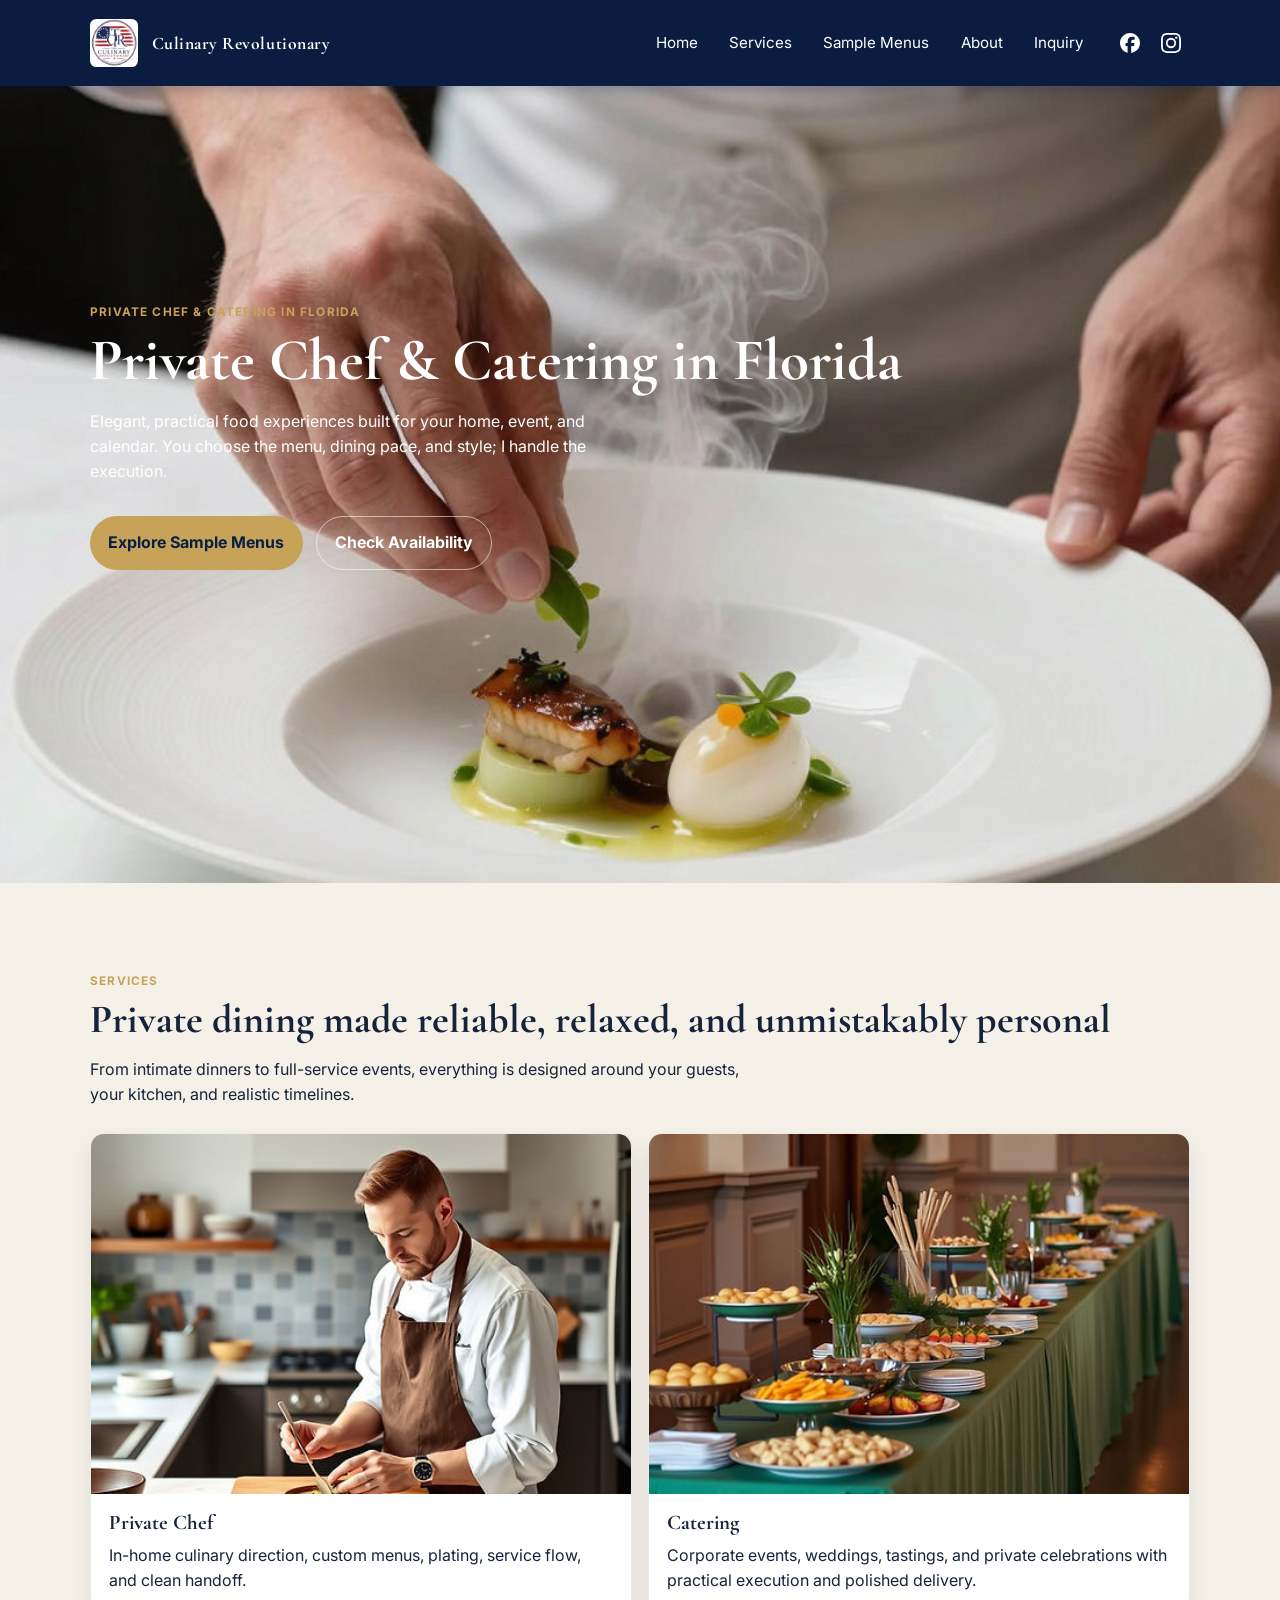
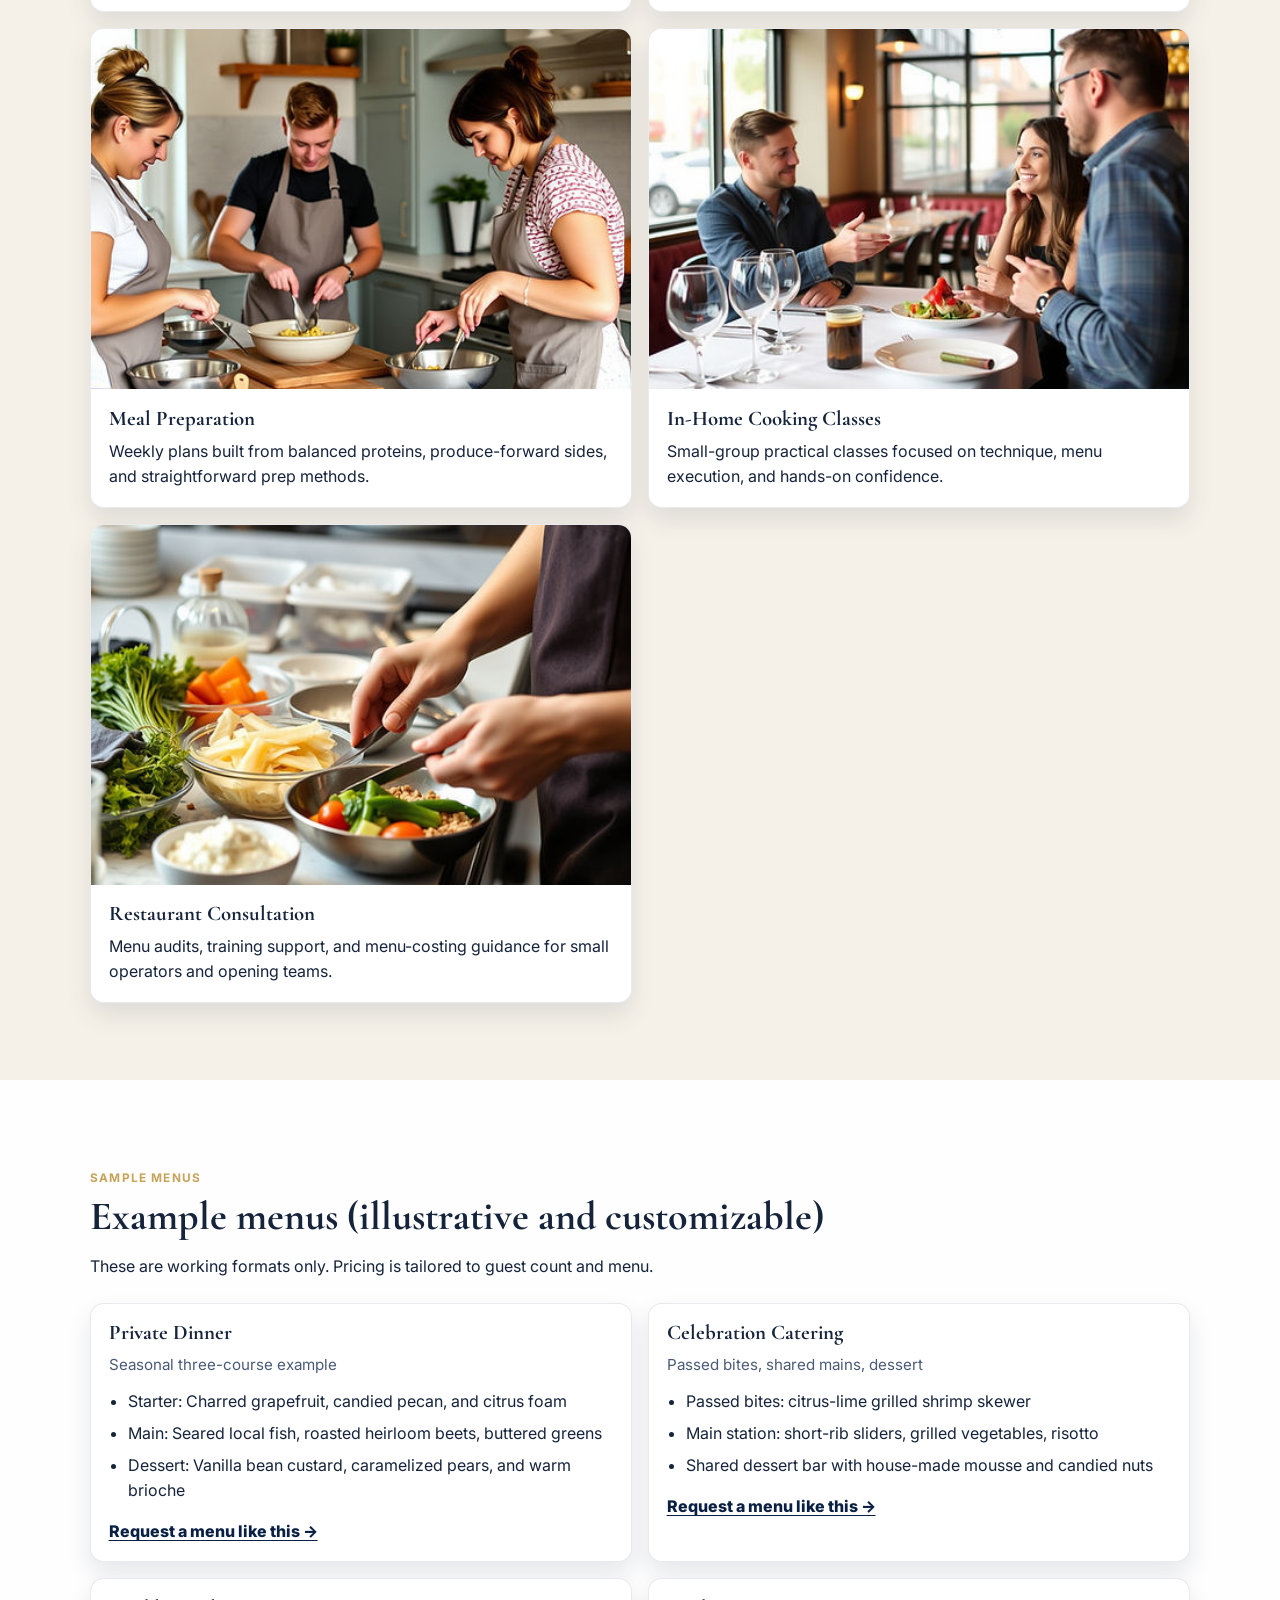
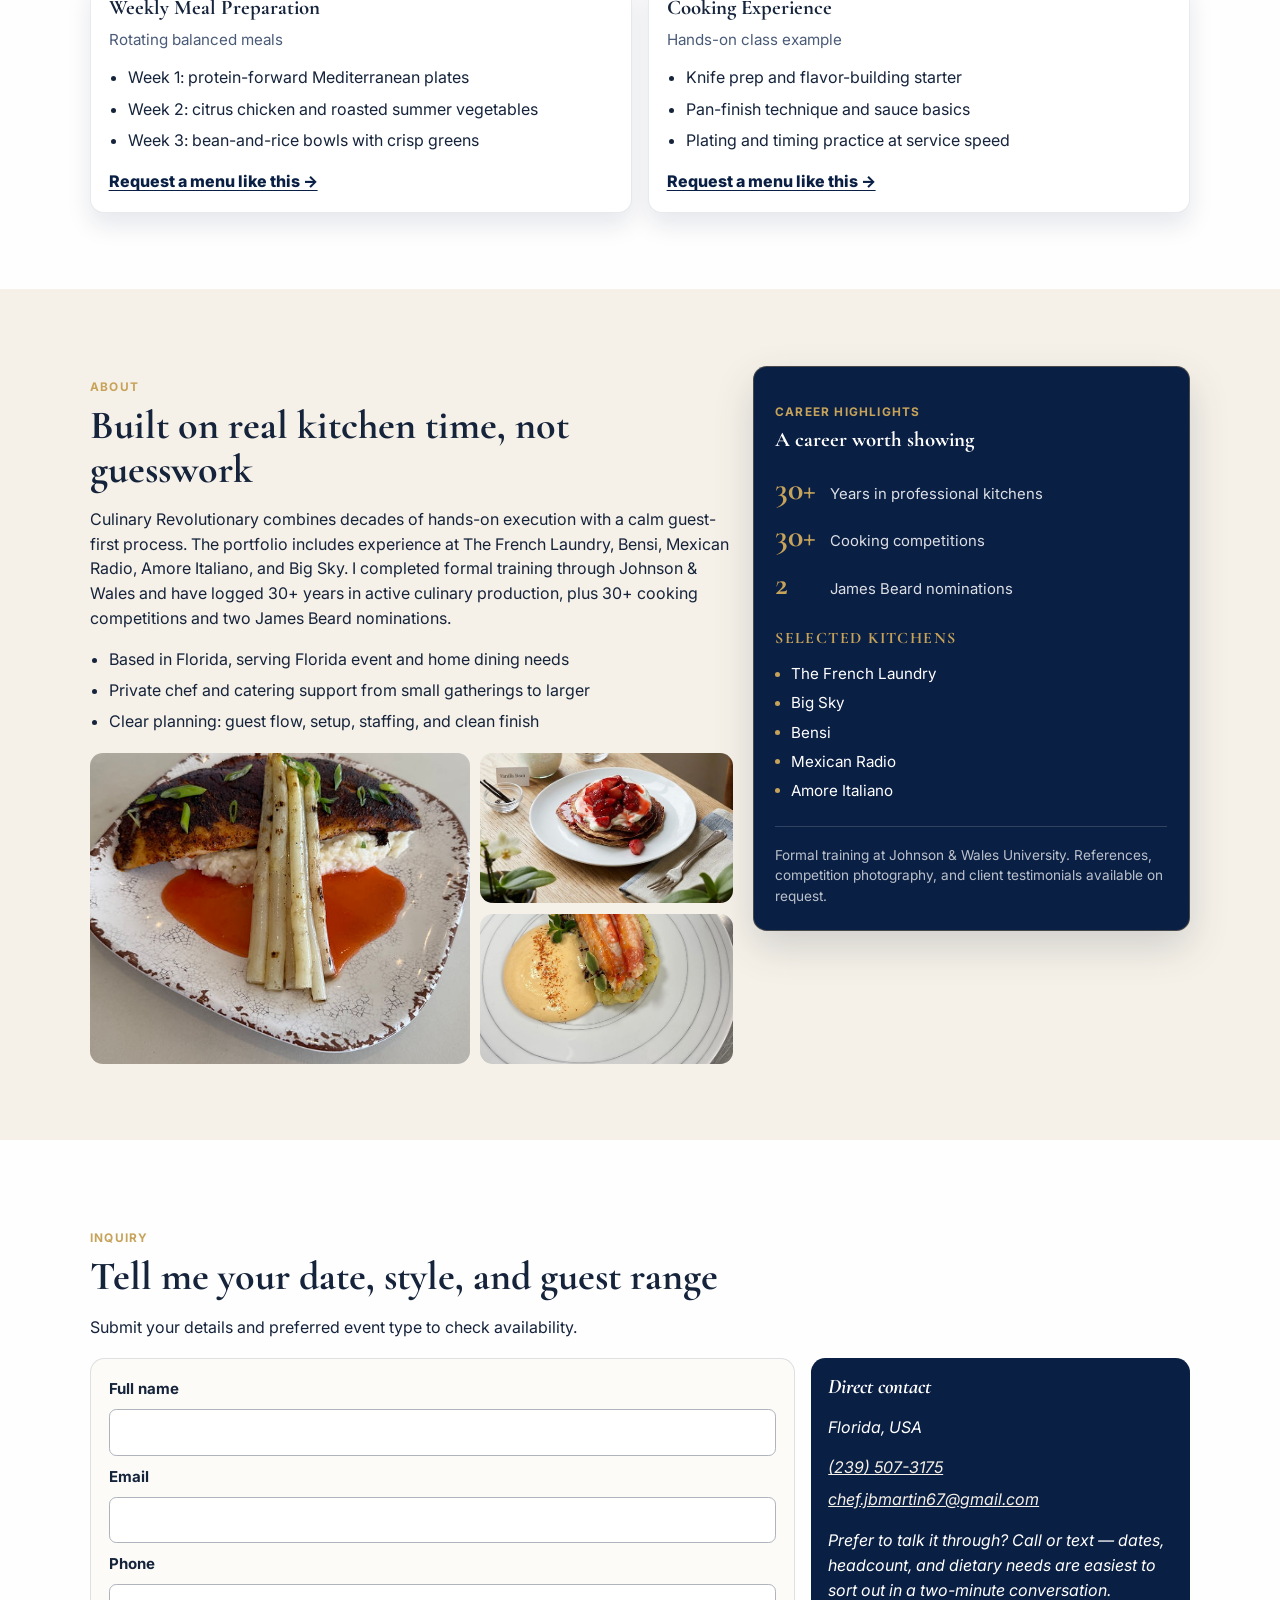
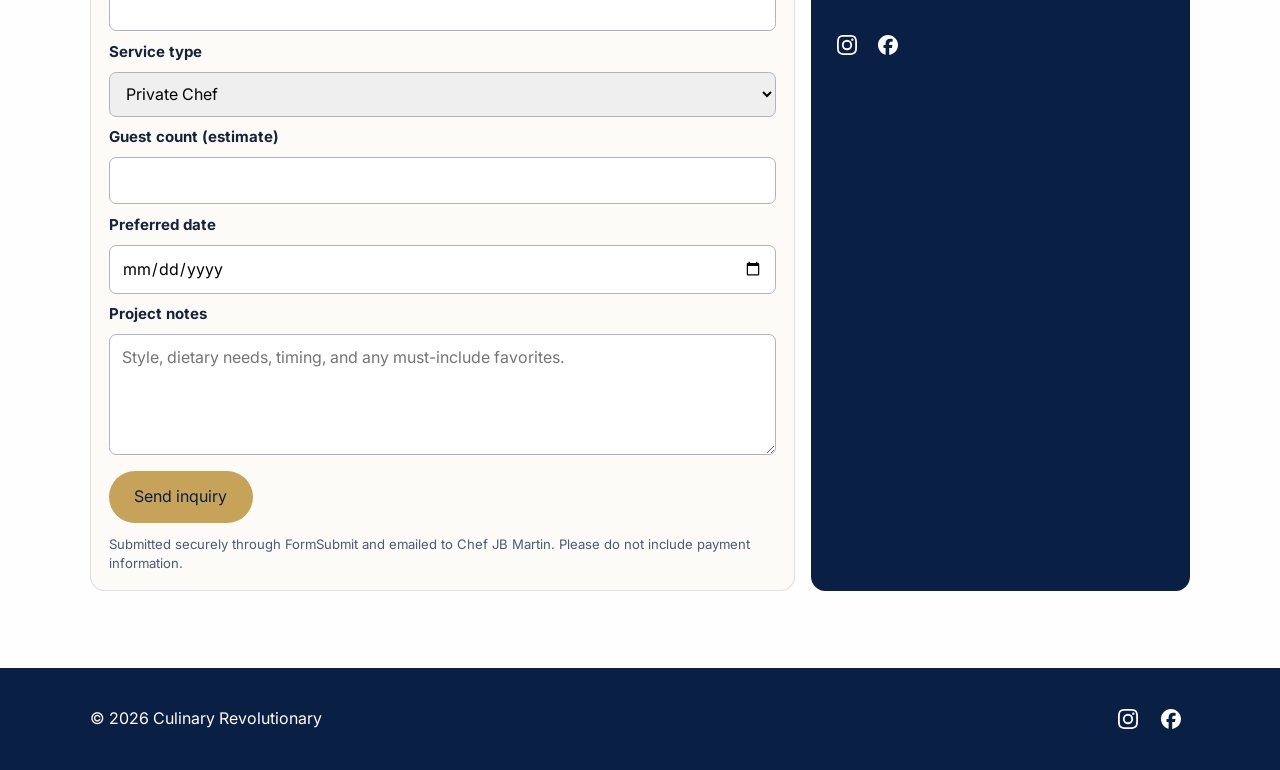
==== index.html @ 9f18b791 "Bust stale CSS cache for social icons" ====
<!DOCTYPE html>
<html lang="en">
<head>
  <meta charset="UTF-8" />
  <meta name="viewport" content="width=device-width, initial-scale=1.0" />
  <title>Culinary Revolutionary | Private Chef &amp; Catering in Florida</title>
  <meta
    name="description"
    content="Culinary Revolutionary provides private chef services, catering, meal preparation, cooking classes, and restaurant consultation in Florida."
  />
  <meta name="theme-color" content="#0a1f44" />

  <meta property="og:type" content="website" />
  <meta property="og:site_name" content="Culinary Revolutionary" />
  <meta property="og:title" content="Culinary Revolutionary | Private Chef &amp; Catering in Florida" />
  <meta
    property="og:description"
    content="Private chef services, catering, meal preparation, cooking classes, and restaurant consultation in Florida."
  />
  <meta property="og:image" content="public/assets/hero.jpg" />
  <meta name="twitter:card" content="summary_large_image" />

  <link rel="icon" href="favicon.ico" sizes="any" />
  <link rel="apple-touch-icon" href="public/assets/apple-touch-icon.png" />

  <link rel="preconnect" href="https://fonts.googleapis.com" />
  <link rel="preconnect" href="https://fonts.gstatic.com" crossorigin />
  <link
    href="https://fonts.googleapis.com/css2?family=Cormorant+Garamond:wght@600;700&family=Inter:wght@400;500;700&display=swap"
    rel="stylesheet"
  />
  <style>
    /* Critical icon layout stays inline so stale browser CSS can never expose the SVG sprite. */
    .icon-sprite { position: absolute; width: 0; height: 0; overflow: hidden; }
    .social-links { display: flex; align-items: center; gap: 0.15rem; margin: 0; padding: 0; list-style: none; }
    .social-links a { display: inline-flex; align-items: center; justify-content: center; width: 2.4rem; height: 2.4rem; }
    .social-links svg { display: block; width: 20px; height: 20px; fill: currentColor; }
  </style>
  <link rel="stylesheet" href="styles.css?v=20260720-2" />
</head>
<body>
  <a class="skip-link" href="#home">Skip to content</a>

  <!-- Icon sprite: referenced by <use> in the header and footer. -->
  <svg class="icon-sprite" aria-hidden="true" focusable="false" xmlns="http://www.w3.org/2000/svg">
    <symbol id="icon-facebook" viewBox="0 0 24 24">
      <path d="M9.101 23.691v-7.98H6.627v-3.667h2.474v-1.58c0-4.085 1.848-5.978 5.858-5.978.401 0 .955.042 1.468.103a8.68 8.68 0 0 1 1.141.195v3.325a8.623 8.623 0 0 0-.653-.036 26.805 26.805 0 0 0-.733-.009c-.707 0-1.259.096-1.675.309a1.686 1.686 0 0 0-.679.622c-.258.42-.374.995-.374 1.752v1.297h3.919l-.386 2.103-.287 1.564h-3.246v8.245C19.396 23.238 24 18.179 24 12.044c0-6.627-5.373-12-12-12s-12 5.373-12 12c0 5.628 3.874 10.35 9.101 11.647Z"/>
    </symbol>
    <symbol id="icon-instagram" viewBox="0 0 24 24">
      <path d="M12 2.163c3.204 0 3.584.012 4.85.07 3.252.148 4.771 1.691 4.919 4.919.058 1.265.069 1.645.069 4.849 0 3.205-.012 3.584-.069 4.849-.149 3.225-1.664 4.771-4.919 4.919-1.266.058-1.644.07-4.85.07-3.204 0-3.584-.012-4.849-.07-3.26-.149-4.771-1.699-4.919-4.92-.058-1.265-.07-1.644-.07-4.849 0-3.204.013-3.583.07-4.849.149-3.227 1.664-4.771 4.919-4.919 1.266-.057 1.645-.069 4.849-.069ZM12 0C8.741 0 8.333.014 7.053.072 2.695.272.273 2.69.073 7.052.014 8.333 0 8.741 0 12c0 3.259.014 3.668.072 4.948.2 4.358 2.618 6.78 6.98 6.98C8.333 23.986 8.741 24 12 24c3.259 0 3.668-.014 4.948-.072 4.354-.2 6.782-2.618 6.979-6.98.059-1.28.073-1.689.073-4.948 0-3.259-.014-3.667-.072-4.947-.196-4.354-2.617-6.78-6.979-6.98C15.668.014 15.259 0 12 0Zm0 5.838a6.162 6.162 0 1 0 0 12.324 6.162 6.162 0 0 0 0-12.324ZM12 16a4 4 0 1 1 0-8 4 4 0 0 1 0 8Zm6.406-11.845a1.44 1.44 0 1 0 0 2.881 1.44 1.44 0 0 0 0-2.881Z"/>
    </symbol>
  </svg>

  <header class="site-header">
    <div class="container nav-wrap">
      <a class="brand" href="#home" aria-label="Culinary Revolutionary home">
        <img
          src="public/assets/logo-256.png"
          alt="Culinary Revolutionary logo"
          width="48"
          height="48"
        />
        <span>Culinary Revolutionary</span>
      </a>
      <nav id="primary-nav" aria-label="Main navigation">
        <ul>
          <li><a href="#home">Home</a></li>
          <li><a href="#services">Services</a></li>
          <li><a href="#sample-menus">Sample Menus</a></li>
          <li><a href="#about">About</a></li>
          <li><a href="#inquiry">Inquiry</a></li>
        </ul>
      </nav>
      <div class="header-actions">
        <ul class="social-links" aria-label="Culinary Revolutionary on social media">
          <li>
            <a
              href="https://www.facebook.com/people/Culinary-Revolutionary/61590884438081/"
              target="_blank"
              rel="noopener noreferrer"
              aria-label="Culinary Revolutionary on Facebook"
              title="Facebook"
            >
              <svg aria-hidden="true" focusable="false"><use href="#icon-facebook" /></svg>
            </a>
          </li>
          <li>
            <a
              href="https://www.instagram.com/culinary_revolutionary_"
              target="_blank"
              rel="noopener noreferrer"
              aria-label="Culinary Revolutionary on Instagram"
              title="Instagram"
            >
              <svg aria-hidden="true" focusable="false"><use href="#icon-instagram" /></svg>
            </a>
          </li>
        </ul>
        <button
          id="menu-toggle"
          class="menu-toggle"
          type="button"
          aria-controls="primary-nav"
          aria-expanded="false"
          aria-label="Toggle navigation"
        >
          Menu
        </button>
      </div>
    </div>
  </header>

  <main>
    <section id="home" class="hero section">
      <div class="hero-overlay">
        <img
          src="public/assets/hero.jpg"
          alt="Chef plating a perfectly arranged Florida-style plated dinner."
          class="hero-image"
        />
      </div>
      <div class="container hero-content">
        <p class="eyebrow">Private Chef &amp; Catering in Florida</p>
        <h1>Private Chef &amp; Catering in Florida</h1>
        <p class="hero-subline">
          Elegant, practical food experiences built for your home, event, and
          calendar. You choose the menu, dining pace, and style; I handle the
          execution.
        </p>
        <div class="hero-actions">
          <a href="#sample-menus" class="button primary">Explore Sample Menus</a>
          <a href="#inquiry" class="button secondary">Check Availability</a>
        </div>
      </div>
    </section>

    <section id="services" class="section">
      <div class="container">
        <p class="eyebrow">Services</p>
        <h2>Private dining made reliable, relaxed, and unmistakably personal</h2>
        <p class="section-intro">
          From intimate dinners to full-service events, everything is designed around
          your guests, your kitchen, and realistic timelines.
        </p>
        <div class="services-grid">
          <article class="service-card">
            <img src="public/assets/service-private-chef.jpg" alt="Elegant plated private-chef entrée" loading="lazy" />
            <div class="card-copy"><h3>Private Chef</h3>
            <p>
              In-home culinary direction, custom menus, plating, service flow, and
              clean handoff.
            </p>
            </div>
          </article>
          <article class="service-card">
            <img src="public/assets/service-catering.jpg" alt="Catered dish prepared for a special event" loading="lazy" />
            <div class="card-copy"><h3>Catering</h3>
            <p>
              Corporate events, weddings, tastings, and private celebrations with
              practical execution and polished delivery.
            </p>
            </div>
          </article>
          <article class="service-card">
            <img src="public/assets/service-meal-prep.jpg" alt="Fresh chef-prepared meal with seasonal ingredients" loading="lazy" />
            <div class="card-copy"><h3>Meal Preparation</h3>
            <p>
              Weekly plans built from balanced proteins, produce-forward sides, and
              straightforward prep methods.
            </p>
            </div>
          </article>
          <article class="service-card">
            <img src="public/assets/service-classes.jpg" alt="Hands-on in-home cooking experience" loading="lazy" />
            <div class="card-copy"><h3>In-Home Cooking Classes</h3>
            <p>
              Small-group practical classes focused on technique, menu execution, and
              hands-on confidence.
            </p>
            </div>
          </article>
          <article class="service-card">
            <img src="public/assets/service-consulting.jpg" alt="Restaurant-quality plated entrée" loading="lazy" />
            <div class="card-copy"><h3>Restaurant Consultation</h3>
            <p>
              Menu audits, training support, and menu-costing guidance for small
              operators and opening teams.
            </p>
            </div>
          </article>
        </div>
      </div>
    </section>

    <section id="sample-menus" class="section alt">
      <div class="container">
        <p class="eyebrow">Sample Menus</p>
        <h2>Example menus (illustrative and customizable)</h2>
        <p class="section-intro">
          These are working formats only. Pricing is tailored to guest count and
          menu.
        </p>
        <div class="menus-grid">
          <article class="menu-card">
            <h3>Private Dinner</h3>
            <p class="menu-note">Seasonal three-course example</p>
            <ul>
              <li>Starter: Charred grapefruit, candied pecan, and citrus foam</li>
              <li>Main: Seared local fish, roasted heirloom beets, buttered greens</li>
              <li>
                Dessert: Vanilla bean custard, caramelized pears, and warm brioche
              </li>
            </ul>
            <a class="text-link menu-request" href="#inquiry">Request a menu like this →</a>
          </article>
          <article class="menu-card">
            <h3>Celebration Catering</h3>
            <p class="menu-note">Passed bites, shared mains, dessert</p>
            <ul>
              <li>Passed bites: citrus-lime grilled shrimp skewer</li>
              <li>Main station: short-rib sliders, grilled vegetables, risotto</li>
              <li>Shared dessert bar with house-made mousse and candied nuts</li>
            </ul>
            <a class="text-link menu-request" href="#inquiry">Request a menu like this →</a>
          </article>
          <article class="menu-card">
            <h3>Weekly Meal Preparation</h3>
            <p class="menu-note">Rotating balanced meals</p>
            <ul>
              <li>Week 1: protein-forward Mediterranean plates</li>
              <li>Week 2: citrus chicken and roasted summer vegetables</li>
              <li>Week 3: bean-and-rice bowls with crisp greens</li>
            </ul>
            <a class="text-link menu-request" href="#inquiry">Request a menu like this →</a>
          </article>
          <article class="menu-card">
            <h3>Cooking Experience</h3>
            <p class="menu-note">Hands-on class example</p>
            <ul>
              <li>Knife prep and flavor-building starter</li>
              <li>Pan-finish technique and sauce basics</li>
              <li>Plating and timing practice at service speed</li>
            </ul>
            <a class="text-link menu-request" href="#inquiry">Request a menu like this →</a>
          </article>
        </div>
      </div>
    </section>

    <section id="about" class="section">
      <div class="container about-grid">
        <div>
          <p class="eyebrow">About</p>
          <h2>Built on real kitchen time, not guesswork</h2>
          <p>
            Culinary Revolutionary combines decades of hands-on execution with a calm
            guest-first process. The portfolio includes experience at The French
            Laundry, Bensi, Mexican Radio, Amore Italiano, and Big Sky. I
            completed formal training through Johnson &amp; Wales and have logged 30+
            years in active culinary production, plus 30+ cooking competitions and
            two James Beard nominations.
          </p>
          <ul class="fact-list">
            <li>Based in Florida, serving Florida event and home dining needs</li>
            <li>Private chef and catering support from small gatherings to larger</li>
            <li>Clear planning: guest flow, setup, staffing, and clean finish</li>
          </ul>
        </div>
        <div class="about-gallery" aria-label="Chef and culinary work gallery">
          <img src="public/assets/about-chef-1.jpg" alt="Chef presenting a finished culinary creation" loading="lazy" />
          <img src="public/assets/about-chef-2.jpg" alt="Chef working during a culinary event" loading="lazy" />
          <img src="public/assets/about-chef-3.jpg" alt="Chef with a prepared dish" loading="lazy" />
        </div>

        <aside class="proof-box">
          <p class="eyebrow">Career Highlights</p>
          <h3>A career worth showing</h3>

          <ul class="stat-list">
            <li>
              <span class="stat-value">30+</span>
              <span class="stat-label">Years in professional kitchens</span>
            </li>
            <li>
              <span class="stat-value">30+</span>
              <span class="stat-label">Cooking competitions</span>
            </li>
            <li>
              <span class="stat-value">2</span>
              <span class="stat-label">James Beard nominations</span>
            </li>
          </ul>

          <h4 class="proof-subhead">Selected kitchens</h4>
          <ul class="proof-list">
            <li>The French Laundry</li>
            <li>Big Sky</li>
            <li>Bensi</li>
            <li>Mexican Radio</li>
            <li>Amore Italiano</li>
          </ul>

          <p class="proof-footnote">
            Formal training at Johnson &amp; Wales University. References, competition
            photography, and client testimonials available on request.
          </p>
        </aside>
      </div>
    </section>

    <section id="inquiry" class="section alt">
      <div class="container">
        <p class="eyebrow">Inquiry</p>
        <h2>Tell me your date, style, and guest range</h2>
        <p class="section-intro">
          Submit your details and preferred event type to check availability.
        </p>
        <div class="inquiry-layout">
          <form
            id="inquiry-form"
            class="inquiry-form"
            action="https://formsubmit.co/chef.jbmartin67@gmail.com"
            method="POST"
          >
            <!-- FormSubmit configuration. Fields beginning with an underscore are
                 instructions to the mail service and are never shown to the visitor. -->
            <input type="hidden" name="_subject" value="New website inquiry — Culinary Revolutionary" />
            <input type="hidden" name="_template" value="table" />
            <input
              type="hidden"
              name="_next"
              value="https://canadaornaw.github.io/culinary-revolutionary-preview/thank-you.html"
            />
            <input
              type="hidden"
              name="_autoresponse"
              value="Thank you for contacting Culinary Revolutionary. Chef JB Martin has received your inquiry and will reply with availability and next steps, normally within one to two business days. If your date is close or your plans change, call or text (239) 507-3175."
            />
            <!-- Honeypot: bots fill it, people never see it. -->
            <input type="text" name="_honey" class="honeypot" tabindex="-1" autocomplete="off" aria-hidden="true" />

            <label for="name">Full name</label>
            <input id="name" name="Name" type="text" autocomplete="name" required />

            <label for="email">Email</label>
            <input
              id="email"
              name="email"
              type="email"
              autocomplete="email"
              required
            />

            <label for="phone">Phone</label>
            <input id="phone" name="Phone" type="tel" autocomplete="tel" />

            <label for="event-type">Service type</label>
            <select id="event-type" name="Service">
              <option>Private Chef</option>
              <option>Catering</option>
              <option>Meal Preparation</option>
              <option>In-Home Cooking Class</option>
              <option>Restaurant Consultation</option>
            </select>

            <label for="guests">Guest count (estimate)</label>
            <input id="guests" name="Guests" type="number" min="1" />

            <label for="event-date">Preferred date</label>
            <input id="event-date" name="Preferred date" type="date" />

            <label for="notes">Project notes</label>
            <textarea
              id="notes"
              name="Notes"
              rows="4"
              placeholder="Style, dietary needs, timing, and any must-include favorites."
            ></textarea>

            <button id="inquiry-submit" type="submit" class="button primary">Send inquiry</button>
            <p id="form-status" class="form-status" role="status" aria-live="polite" hidden></p>
            <p class="form-privacy">
              Submitted securely through FormSubmit and emailed to Chef JB Martin. Please do not include payment information.
            </p>
          </form>

          <address class="contact-card">
            <h3>Direct contact</h3>
            <p>Florida, USA</p>
            <a href="tel:+12395073175">(239) 507-3175</a>
            <a href="mailto:chef.jbmartin67@gmail.com">chef.jbmartin67@gmail.com</a>

            <p class="contact-note">
              Prefer to talk it through? Call or text — dates, headcount, and dietary
              needs are easiest to sort out in a two-minute conversation.
            </p>

            <ul class="social-links contact-social" aria-label="Culinary Revolutionary on social media">
              <li>
                <a
                  href="https://www.instagram.com/culinary_revolutionary_"
                  target="_blank"
                  rel="noopener noreferrer"
                  aria-label="Culinary Revolutionary on Instagram"
                  title="Instagram"
                >
                  <svg aria-hidden="true" focusable="false"><use href="#icon-instagram" /></svg>
                </a>
              </li>
              <li>
                <a
                  href="https://www.facebook.com/people/Culinary-Revolutionary/61590884438081/"
                  target="_blank"
                  rel="noopener noreferrer"
                  aria-label="Culinary Revolutionary on Facebook"
                  title="Facebook"
                >
                  <svg aria-hidden="true" focusable="false"><use href="#icon-facebook" /></svg>
                </a>
              </li>
            </ul>
          </address>
        </div>
      </div>
    </section>
  </main>

  <footer class="site-footer">
    <div class="container footer-inner">
      <p>© 2026 Culinary Revolutionary</p>
      <ul class="social-links footer-social" aria-label="Culinary Revolutionary on social media">
        <li>
          <a
            href="https://www.instagram.com/culinary_revolutionary_"
            target="_blank"
            rel="noopener noreferrer"
            aria-label="Culinary Revolutionary on Instagram"
            title="Instagram"
          >
            <svg aria-hidden="true" focusable="false"><use href="#icon-instagram" /></svg>
          </a>
        </li>
        <li>
          <a
            href="https://www.facebook.com/people/Culinary-Revolutionary/61590884438081/"
            target="_blank"
            rel="noopener noreferrer"
            aria-label="Culinary Revolutionary on Facebook"
            title="Facebook"
          >
            <svg aria-hidden="true" focusable="false"><use href="#icon-facebook" /></svg>
          </a>
        </li>
      </ul>
    </div>
  </footer>

  <script src="script.js?v=20260720-2"></script>
</body>
</html>
---- styles.css ----
:root {
  --navy: #0a1f44;
  --slate: #4a5b78;
  --white: #ffffff;
  --cream: #f6f1e8;
  --gold: #c7a35a;
  --surface: #ffffff;
  --text: #15233b;
  --shadow: 0 16px 40px rgba(10, 31, 68, 0.16);
}

*,
*::before,
*::after {
  box-sizing: border-box;
}

html,
body {
  overflow-x: hidden;
}

body {
  margin: 0;
  font-family: "Inter", "System-ui", -apple-system, BlinkMacSystemFont, "Segoe UI", sans-serif;
  color: var(--text);
  background: var(--cream);
  line-height: 1.55;
}

.site-header {
  position: sticky;
  top: 0;
  z-index: 30;
  background: color-mix(in srgb, var(--navy) 95%, black 5%);
  box-shadow: 0 4px 12px rgba(10, 31, 68, 0.25);
}

.container {
  width: min(1100px, 100% - 2rem);
  margin: 0 auto;
}

.nav-wrap {
  min-height: 5.4rem;
  display: flex;
  align-items: center;
  gap: 1rem;
  justify-content: space-between;
}

.brand {
  color: var(--white);
  text-decoration: none;
  display: inline-flex;
  align-items: center;
  gap: 0.85rem;
  font-family: "Cormorant Garamond", Georgia, serif;
  font-weight: 700;
  letter-spacing: 0.03em;
  font-size: 1.1rem;
}

.brand img {
  width: 48px;
  height: 48px;
  object-fit: contain;
  border-radius: 0.4rem;
}

#primary-nav {
  margin-left: auto;
}

#primary-nav ul {
  display: flex;
  gap: 0.45rem;
  margin: 0;
  padding: 0;
  list-style: none;
}

#primary-nav a {
  color: var(--white);
  text-decoration: none;
  font-size: 0.95rem;
  padding: 0.5rem 0.75rem;
  border-radius: 999px;
  display: inline-block;
}

#primary-nav a:hover,
#primary-nav a:focus {
  background: rgba(255, 255, 255, 0.12);
}

.menu-toggle {
  display: none;
  border: 1px solid rgba(255, 255, 255, 0.45);
  color: var(--white);
  background: transparent;
  border-radius: 0.55rem;
  padding: 0.5rem 0.85rem;
  font: inherit;
}

.skip-link {
  position: absolute;
  left: -9999px;
  top: 0.5rem;
  background: var(--gold);
  color: var(--navy);
  padding: 0.5rem 0.8rem;
  border-radius: 0.4rem;
}

.skip-link:focus {
  left: 1rem;
}

.section {
  padding: clamp(3rem, 6vw, 5rem) 0;
}

.hero {
  position: relative;
  padding-top: 0;
  color: var(--white);
  min-height: 80svh;
  display: grid;
  align-items: stretch;
}

.hero-overlay {
  position: absolute;
  inset: 0;
  overflow: hidden;
}

.hero-image {
  width: 100%;
  height: 100%;
  object-fit: cover;
  object-position: center;
}

.hero::before {
  content: "";
  position: absolute;
  inset: 0;
  background: linear-gradient(120deg, rgba(10, 31, 68, 0.84), rgba(10, 31, 68, 0.5));
  z-index: 0;
}

.hero-content {
  position: relative;
  z-index: 1;
  min-height: 80svh;
  display: grid;
  align-content: center;
  padding-bottom: 2rem;
}

h1,
h2,
h3,
.brand {
  font-family: "Cormorant Garamond", Georgia, serif;
  line-height: 1.08;
  margin: 0;
}

h1 {
  font-size: clamp(2rem, 7vw, 3.7rem);
}

h2 {
  font-size: clamp(1.65rem, 3.9vw, 2.5rem);
}

h3 {
  font-size: 1.3rem;
  margin-bottom: 0.55rem;
}

.section-intro {
  max-width: 65ch;
  margin: 1rem 0 0;
}

.eyebrow {
  color: var(--gold);
  text-transform: uppercase;
  letter-spacing: 0.1em;
  font-size: 0.74rem;
  font-weight: 700;
  margin-bottom: 0.5rem;
}

.hero-subline {
  margin: 1rem 0 2rem;
  max-width: 55ch;
}

.hero-actions {
  display: flex;
  gap: 0.8rem;
  flex-wrap: wrap;
}

.button {
  text-decoration: none;
  border: 0;
  padding: 0.85rem 1.15rem;
  border-radius: 999px;
  font-weight: 700;
  display: inline-flex;
  align-items: center;
  justify-content: center;
  cursor: pointer;
}

.button.primary {
  background: var(--gold);
  color: var(--navy);
}

.button.secondary {
  color: var(--white);
  background: transparent;
  border: 1px solid rgba(255, 255, 255, 0.55);
}

.alt {
  background: rgba(255, 255, 255, 0.95);
}

.services-grid {
  margin-top: 1.6rem;
  display: grid;
  grid-template-columns: repeat(2, minmax(0, 1fr));
  gap: 1rem;
}

.service-card,
.menu-card {
  background: var(--surface);
  border-radius: 0.85rem;
  border: 1px solid rgba(10, 31, 68, 0.09);
  padding: 1.1rem;
  box-shadow: 0 12px 24px rgba(10, 31, 68, 0.1);
}

.service-card p {
  margin: 0;
}

.menus-grid {
  margin-top: 1.5rem;
  display: grid;
  gap: 1rem;
  grid-template-columns: repeat(2, minmax(0, 1fr));
}

.menu-card ul {
  margin: 0;
  padding-left: 1.2rem;
  display: grid;
  gap: 0.45rem;
}

.menu-note {
  margin: 0 0 0.8rem;
  color: var(--slate);
  font-size: 0.95rem;
}

.about-grid {
  display: grid;
  gap: 1.2rem;
  grid-template-columns: 1.4fr 0.9fr;
}

.proof-box {
  background: rgba(255, 255, 255, 0.62);
  border: 1px dashed rgba(10, 31, 68, 0.2);
  border-radius: 0.85rem;
  padding: 1.1rem;
}

.proof-list,
.fact-list {
  padding-left: 1.2rem;
  margin: 0.9rem 0 0;
  display: grid;
  gap: 0.4rem;
}

.inquiry-layout {
  margin-top: 1.2rem;
  display: grid;
  gap: 1rem;
  grid-template-columns: 1.3fr 0.7fr;
}

.inquiry-form {
  display: grid;
  gap: 0.55rem;
  background: #fcfbf8;
  border: 1px solid rgba(10, 31, 68, 0.12);
  border-radius: 0.9rem;
  padding: 1.1rem;
}

.inquiry-form label {
  font-weight: 700;
  font-size: 0.94rem;
}

.inquiry-form input,
.inquiry-form select,
.inquiry-form textarea,
.inquiry-form button {
  font: inherit;
}

.inquiry-form input,
.inquiry-form select,
.inquiry-form textarea {
  width: 100%;
  min-height: 2.8rem;
  padding: 0.62rem 0.75rem;
  border-radius: 0.45rem;
  border: 1px solid #aeb3bc;
}

textarea {
  min-height: 7rem;
  resize: vertical;
}

.contact-card {
  background: var(--navy);
  color: var(--white);
  border-radius: 0.9rem;
  padding: 1.1rem;
}

.contact-card a {
  display: block;
  color: var(--cream);
  margin-top: 0.45rem;
}

.form-status {
  margin: 0.25rem 0 0;
  color: #1f5d17;
  font-weight: 700;
}

.site-footer {
  background: var(--navy);
  color: var(--white);
  padding: 1.4rem 0;
}

.footer-inner {
  display: flex;
  justify-content: space-between;
  flex-wrap: wrap;
  gap: 0.75rem;
}

a:focus-visible,
button:focus-visible,
input:focus-visible,
select:focus-visible,
textarea:focus-visible {
  outline: 3px solid var(--gold);
  outline-offset: 2px;
}

@media (max-width: 900px) {
  .menu-toggle {
    display: inline-flex;
  }

  #primary-nav {
    position: absolute;
    top: 5.3rem;
    right: 1rem;
    left: 1rem;
    background: var(--navy);
    border-radius: 0.8rem;
    box-shadow: var(--shadow);
    padding: 0.5rem;
    opacity: 0;
    transform: translateY(-8px);
    pointer-events: none;
    max-height: 0;
    overflow: hidden;
    transition:
      opacity 0.2s ease,
      transform 0.2s ease,
      max-height 0.2s ease;
  }

  #primary-nav.open {
    opacity: 1;
    transform: translateY(0);
    pointer-events: auto;
    max-height: 280px;
  }

  #primary-nav ul {
    flex-direction: column;
    gap: 0;
  }

  #primary-nav li + li {
    border-top: 1px solid rgba(255, 255, 255, 0.12);
  }

  #primary-nav a {
    width: 100%;
    border-radius: 0;
  }

  .services-grid,
  .menus-grid,
  .about-grid,
  .inquiry-layout {
    grid-template-columns: 1fr;
  }

  .hero {
    min-height: 68svh;
  }

  .hero-content {
    min-height: 68svh;
  }
}

@media (max-width: 390px) {
  .nav-wrap {
    min-height: 5rem;
  }

  .hero-actions {
    flex-direction: column;
    width: 100%;
  }

  .hero-actions .button {
    width: 100%;
    justify-content: center;
  }

  .footer-inner {
    flex-direction: column;
  }
}

.service-card {
  overflow: hidden;
  padding: 0;
}

.service-card > img {
  display: block;
  width: 100%;
  aspect-ratio: 3 / 2;
  object-fit: cover;
}

.service-card .card-copy {
  padding: 1.15rem;
}

.menu-request,
.text-link {
  color: var(--navy);
  display: inline-block;
  margin-top: 1rem;
  font-weight: 800;
  text-underline-offset: 0.2rem;
}

.about-gallery {
  display: grid;
  grid-template-columns: 1.2fr 0.8fr;
  grid-template-rows: repeat(2, 150px);
  gap: 0.65rem;
}

.about-gallery img {
  width: 100%;
  height: 100%;
  object-fit: cover;
  border-radius: 0.8rem;
}

.about-gallery img:first-child {
  grid-row: 1 / 3;
}

.site-footer a {
  color: var(--white);
}

@media (min-width: 901px) {
  .about-grid {
    grid-template-columns: 1.25fr 0.85fr;
  }

  .about-gallery {
    grid-column: 1 / 2;
  }

  .proof-box {
    grid-column: 2 / 3;
    grid-row: 1 / 3;
  }
}

@media (max-width: 600px) {
  .brand span { display: none; }
  .section { padding: 3.25rem 0; }
  .services-grid, .menus-grid { grid-template-columns: 1fr; }
  .about-gallery { grid-template-rows: repeat(2, 120px); }
}

/* ---------------------------------------------------------------
   Social icons (header + footer)
   The sprite lives once in the DOM; both sets reference it by <use>.
   --------------------------------------------------------------- */

.icon-sprite {
  position: absolute;
  width: 0;
  height: 0;
  overflow: hidden;
}

.header-actions {
  display: flex;
  align-items: center;
  gap: 0.4rem;
}

.social-links {
  display: flex;
  align-items: center;
  gap: 0.15rem;
  margin: 0;
  padding: 0;
  list-style: none;
}

.social-links a {
  display: inline-flex;
  align-items: center;
  justify-content: center;
  width: 2.4rem;
  height: 2.4rem;
  border-radius: 999px;
  color: var(--white);
  text-decoration: none;
  transition:
    background 0.18s ease,
    color 0.18s ease;
}

.social-links svg {
  width: 20px;
  height: 20px;
  display: block;
  fill: currentColor;
}

.social-links a:hover,
.social-links a:focus-visible {
  background: rgba(255, 255, 255, 0.14);
  color: var(--gold);
}

.footer-social {
  gap: 0.25rem;
}

/* ---------------------------------------------------------------
   Career highlights panel
   --------------------------------------------------------------- */

.proof-box {
  background: var(--navy);
  color: var(--white);
  border: 1px solid rgba(199, 163, 90, 0.32);
  border-radius: 0.85rem;
  padding: 1.5rem 1.35rem;
  align-self: start;
  box-shadow: var(--shadow);
}

.proof-box h3 {
  color: var(--white);
}

.stat-list {
  list-style: none;
  margin: 1.3rem 0 0;
  padding: 0;
  display: grid;
  gap: 0.9rem;
}

.stat-list li {
  display: flex;
  align-items: baseline;
  gap: 0.75rem;
}

.stat-value {
  font-family: "Cormorant Garamond", Georgia, serif;
  font-size: 2rem;
  font-weight: 700;
  line-height: 1;
  color: var(--gold);
  min-width: 2.7rem;
}

.stat-label {
  font-size: 0.93rem;
  color: rgba(255, 255, 255, 0.86);
}

.proof-subhead {
  margin: 1.6rem 0 0;
  font-family: "Cormorant Garamond", Georgia, serif;
  font-size: 1rem;
  font-weight: 700;
  letter-spacing: 0.09em;
  text-transform: uppercase;
  color: var(--gold);
}

.proof-box .proof-list {
  margin: 0.7rem 0 0;
  padding: 0;
  list-style: none;
  gap: 0.35rem;
}

.proof-box .proof-list li {
  position: relative;
  padding-left: 1rem;
  font-size: 0.95rem;
}

.proof-box .proof-list li::before {
  content: "";
  position: absolute;
  left: 0;
  top: 0.62em;
  width: 5px;
  height: 5px;
  border-radius: 50%;
  background: var(--gold);
}

.proof-footnote {
  margin: 1.5rem 0 0;
  padding-top: 1.1rem;
  border-top: 1px solid rgba(255, 255, 255, 0.16);
  font-size: 0.85rem;
  line-height: 1.5;
  color: rgba(255, 255, 255, 0.72);
}

/* ---------------------------------------------------------------
   Inquiry form
   --------------------------------------------------------------- */

/* Bots fill this; people never see it. Absolutely positioned so it
   takes no space in the form grid. */
.inquiry-form .honeypot {
  position: absolute;
  left: -9999px;
  width: 1px;
  height: 1px;
  min-height: 0;
  padding: 0;
  border: 0;
  opacity: 0;
  pointer-events: none;
}

.inquiry-form .button.primary {
  margin-top: 0.4rem;
  justify-self: start;
  padding-inline: 1.6rem;
}

.button[disabled] {
  opacity: 0.6;
  cursor: progress;
}

.form-status.is-pending {
  color: var(--slate);
}

.form-status.is-error {
  color: #a3271b;
}

.form-privacy {
  margin: 0.2rem 0 0;
  font-size: 0.82rem;
  line-height: 1.45;
  color: var(--slate);
}

@media (max-width: 600px) {
  .inquiry-form .button.primary {
    justify-self: stretch;
    width: 100%;
  }

  .proof-box {
    padding: 1.25rem 1.1rem;
  }
}

@media (max-width: 390px) {
  .social-links a {
    width: 2.15rem;
    height: 2.15rem;
  }

  .footer-inner {
    align-items: flex-start;
  }
}

/* ---------------------------------------------------------------
   Confirmation page (thank-you.html)
   --------------------------------------------------------------- */

.thanks {
  display: grid;
  align-content: center;
  min-height: calc(100svh - 5.4rem - 5.2rem);
}

.thanks-inner {
  max-width: 44rem;
}

.thanks h1 {
  font-size: clamp(1.9rem, 5vw, 3rem);
}

.thanks-lede {
  margin: 1.1rem 0 0;
  font-size: 1.08rem;
  max-width: 52ch;
}

.thanks-note {
  margin: 1.1rem 0 1.8rem;
  color: var(--slate);
}

.thanks-note a {
  color: var(--navy);
  font-weight: 700;
}
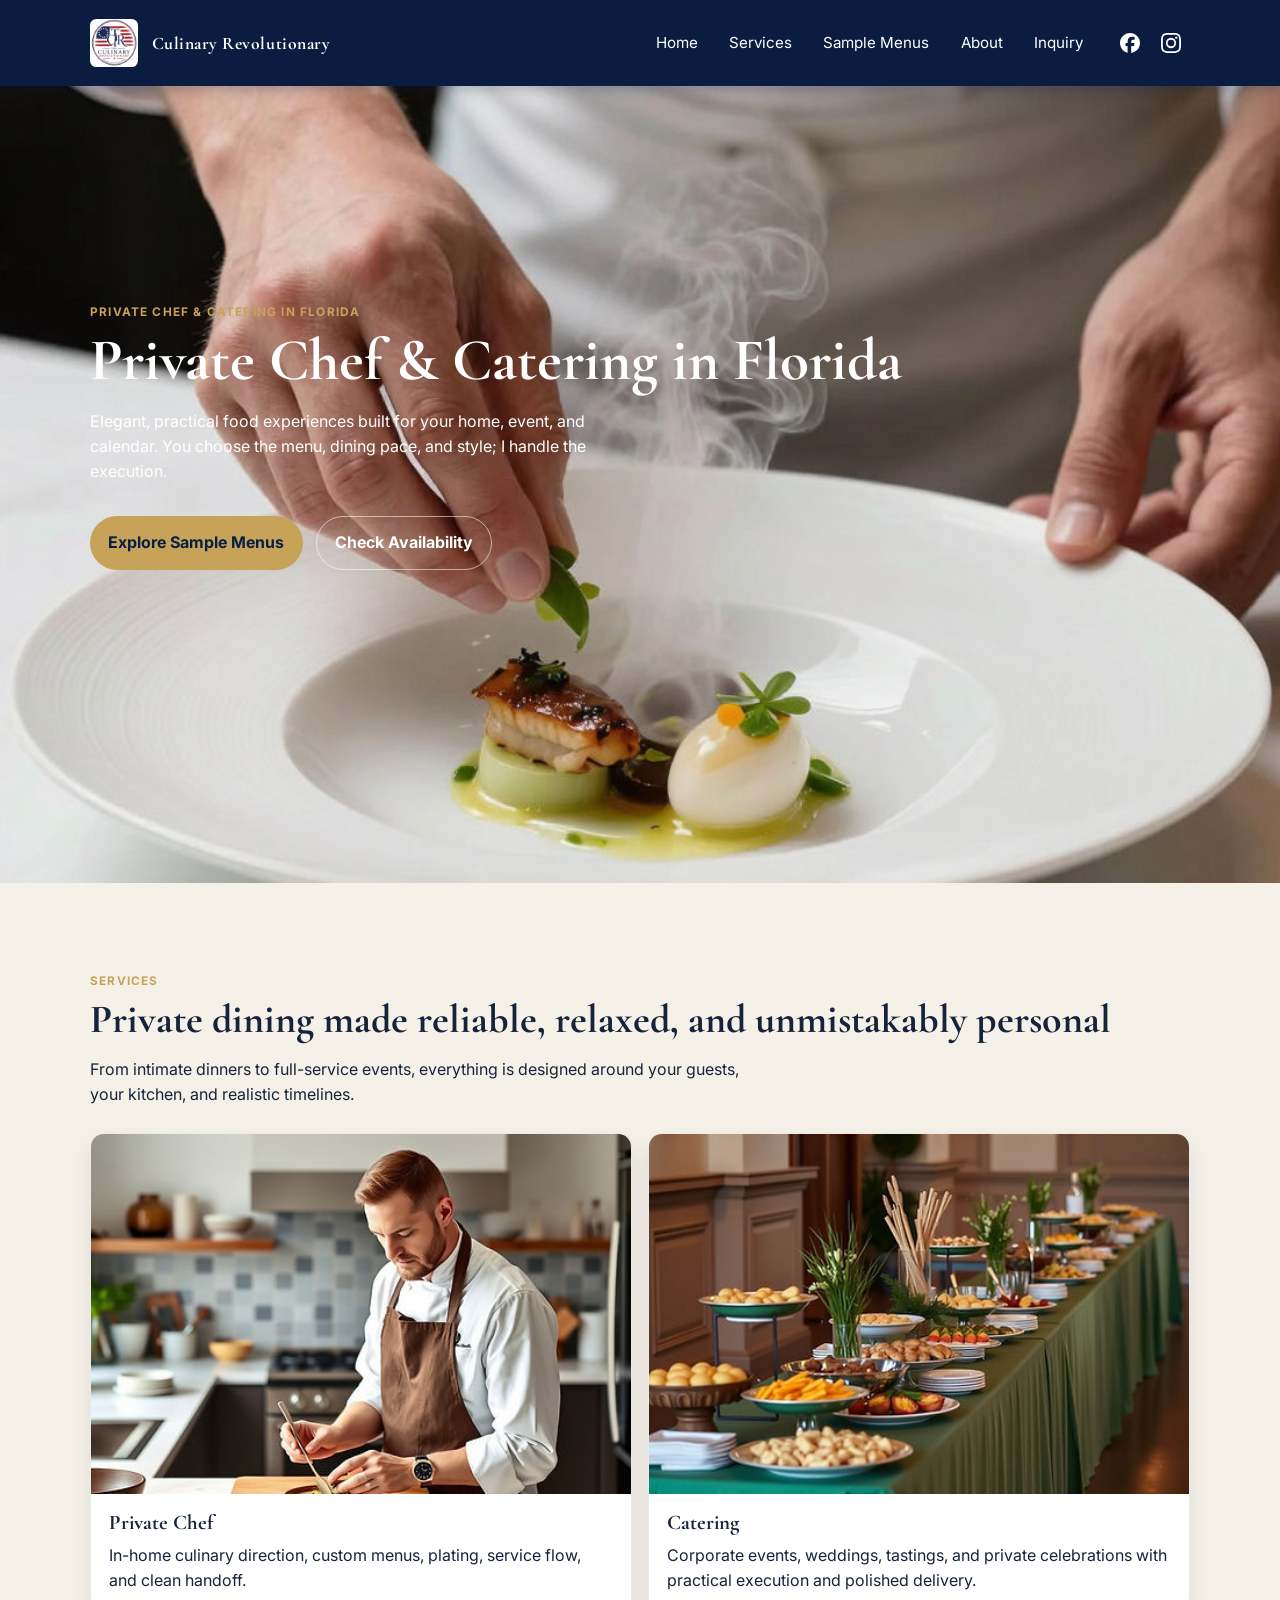
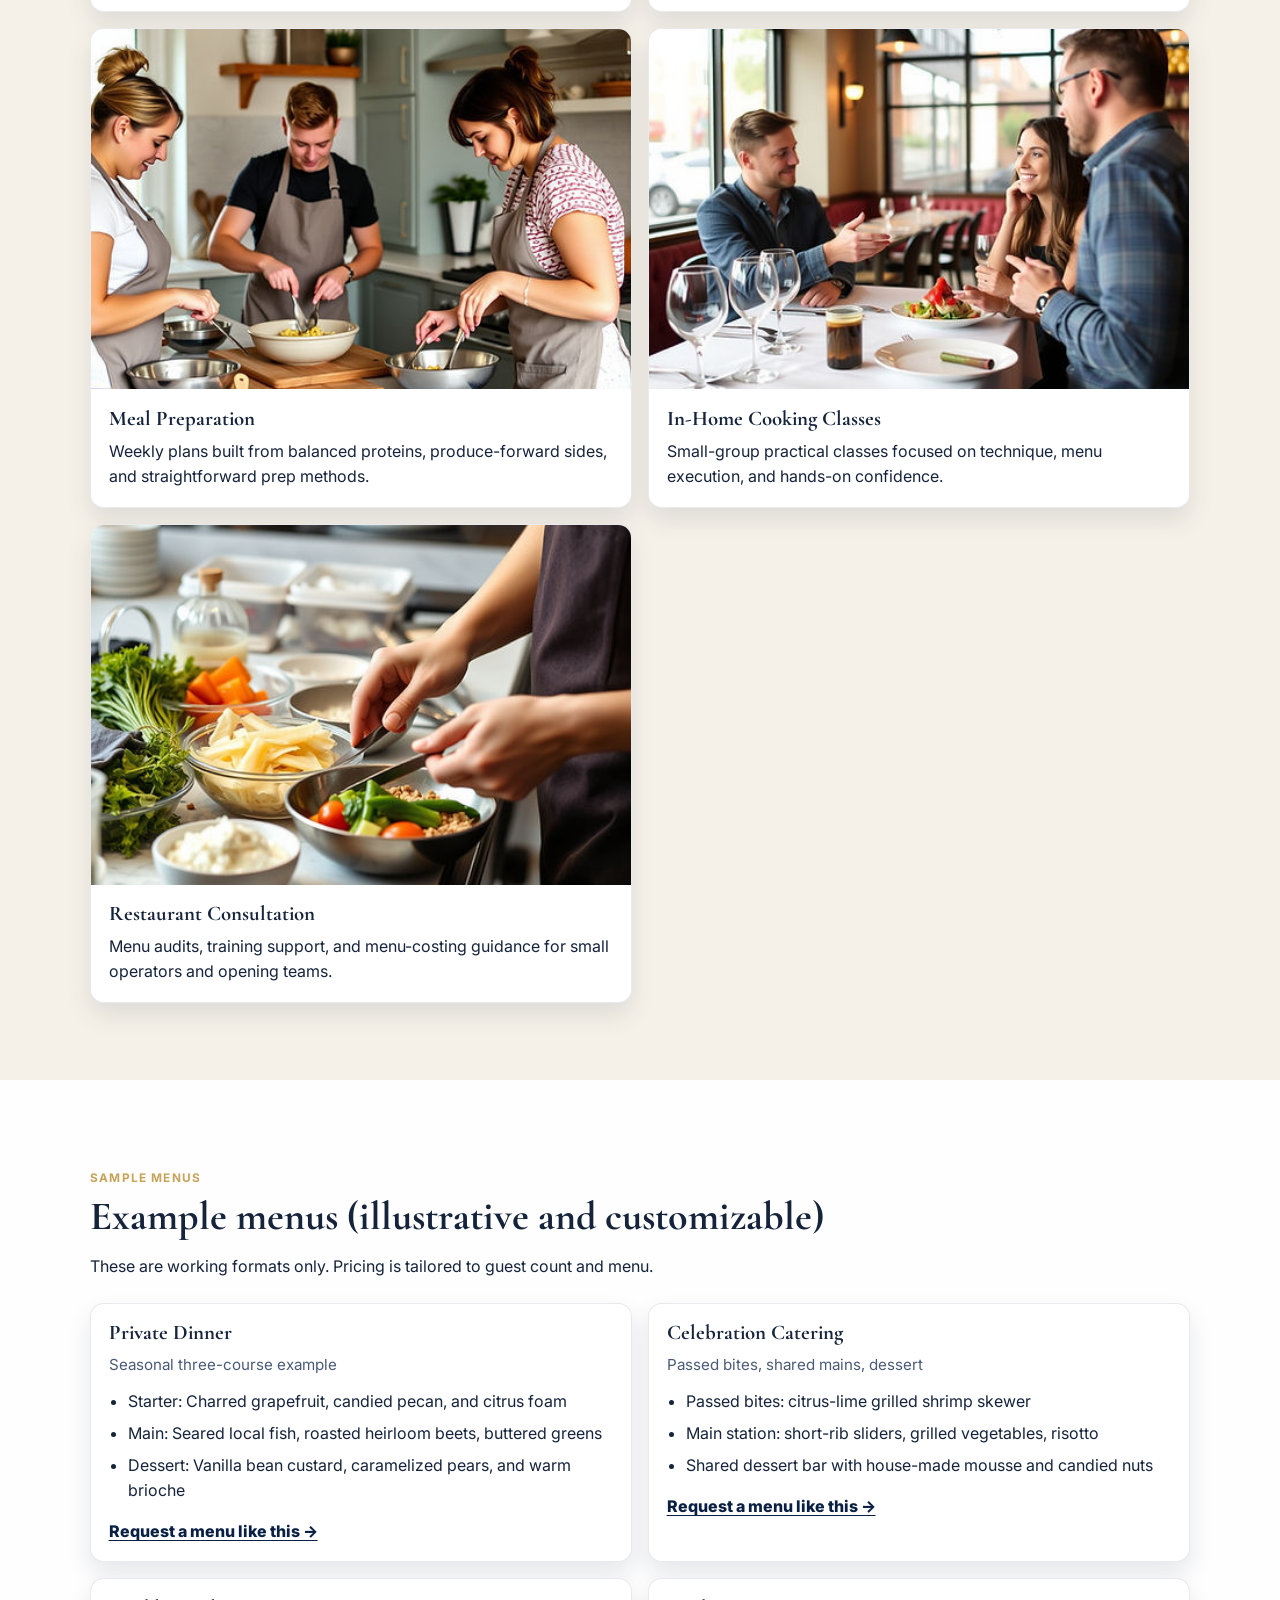
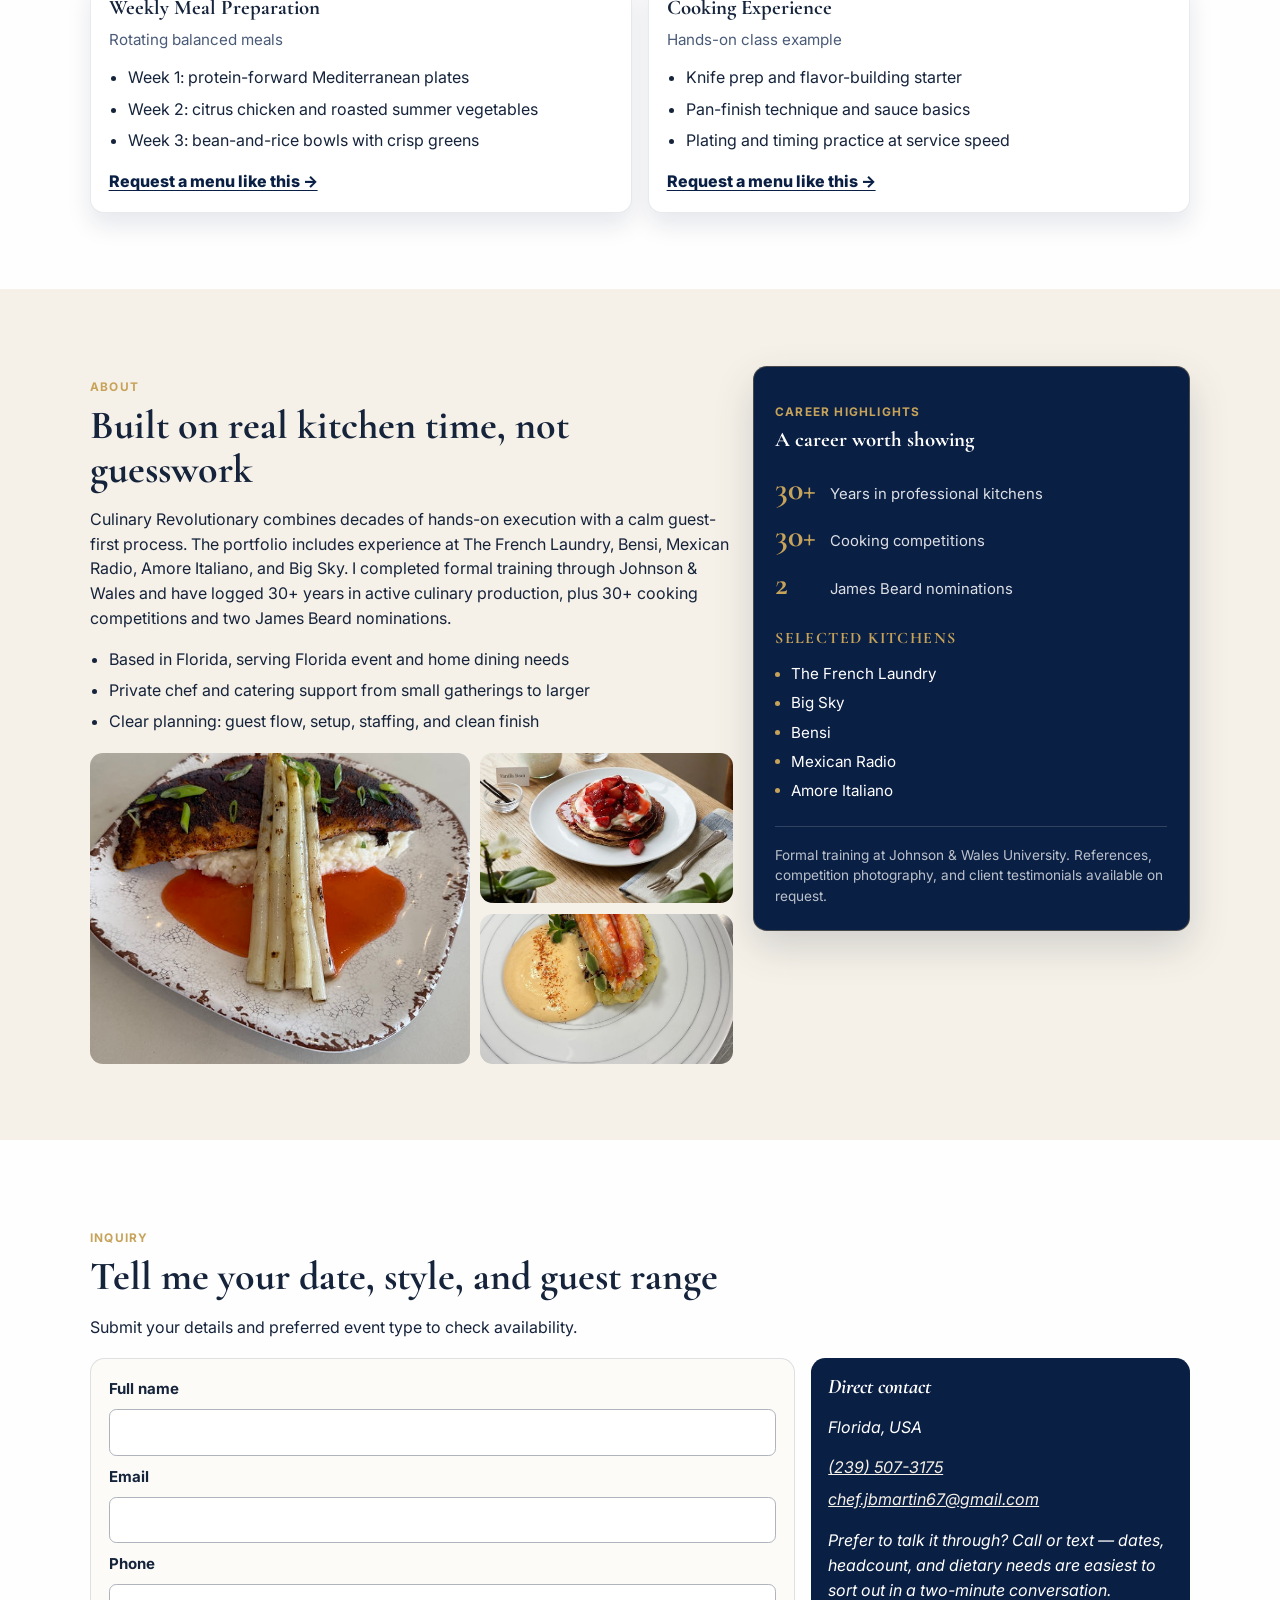
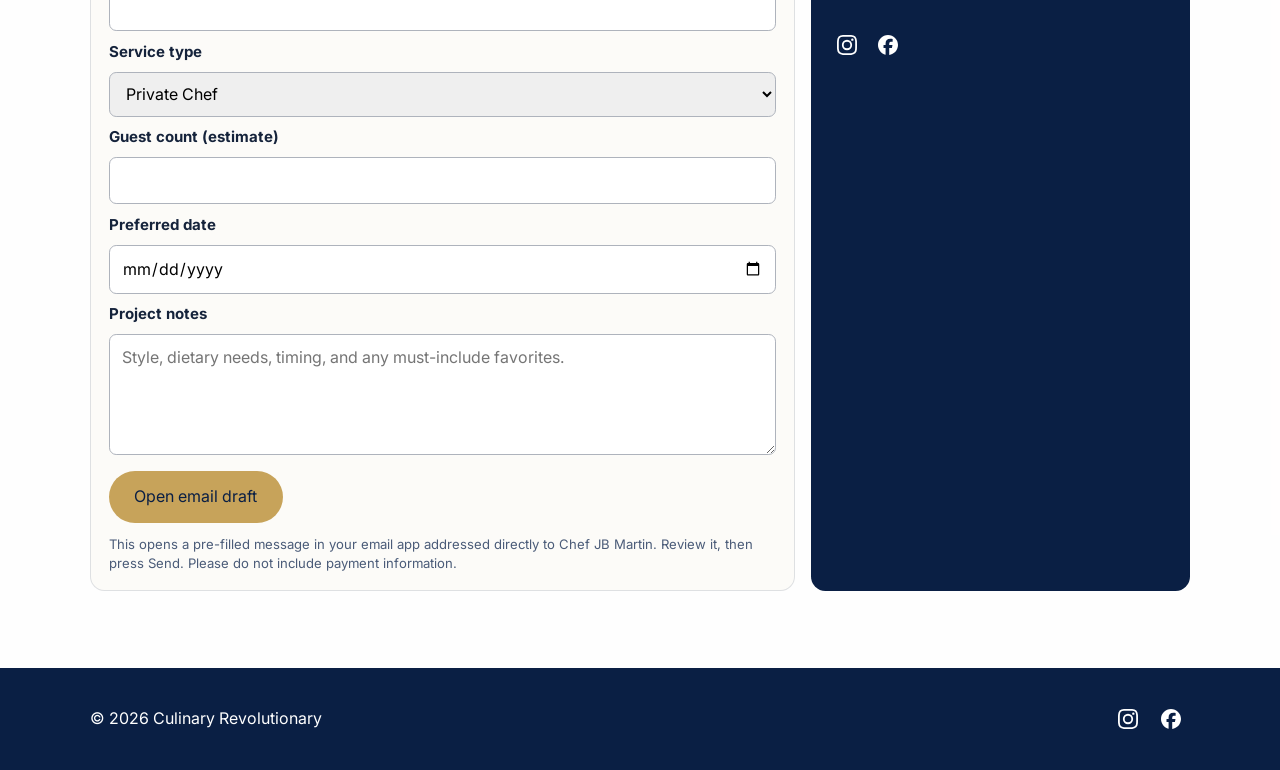
==== commit 792bd436: "Replace broken inquiry relay with email draft" ====
--- a/index.html
+++ b/index.html
@@ -319,25 +319,9 @@
           <form
             id="inquiry-form"
             class="inquiry-form"
-            action="https://formsubmit.co/chef.jbmartin67@gmail.com"
-            method="POST"
+            action="mailto:chef.jbmartin67@gmail.com"
+            method="GET"
           >
-            <!-- FormSubmit configuration. Fields beginning with an underscore are
-                 instructions to the mail service and are never shown to the visitor. -->
-            <input type="hidden" name="_subject" value="New website inquiry — Culinary Revolutionary" />
-            <input type="hidden" name="_template" value="table" />
-            <input
-              type="hidden"
-              name="_next"
-              value="https://canadaornaw.github.io/culinary-revolutionary-preview/thank-you.html"
-            />
-            <input
-              type="hidden"
-              name="_autoresponse"
-              value="Thank you for contacting Culinary Revolutionary. Chef JB Martin has received your inquiry and will reply with availability and next steps, normally within one to two business days. If your date is close or your plans change, call or text (239) 507-3175."
-            />
-            <!-- Honeypot: bots fill it, people never see it. -->
-            <input type="text" name="_honey" class="honeypot" tabindex="-1" autocomplete="off" aria-hidden="true" />
 
             <label for="name">Full name</label>
             <input id="name" name="Name" type="text" autocomplete="name" required />
@@ -377,10 +361,10 @@
               placeholder="Style, dietary needs, timing, and any must-include favorites."
             ></textarea>
 
-            <button id="inquiry-submit" type="submit" class="button primary">Send inquiry</button>
+            <button id="inquiry-submit" type="submit" class="button primary">Open email draft</button>
             <p id="form-status" class="form-status" role="status" aria-live="polite" hidden></p>
             <p class="form-privacy">
-              Submitted securely through FormSubmit and emailed to Chef JB Martin. Please do not include payment information.
+              This opens a pre-filled message in your email app addressed directly to Chef JB Martin. Review it, then press Send. Please do not include payment information.
             </p>
           </form>
 
@@ -455,6 +439,6 @@
     </div>
   </footer>
 
-  <script src="script.js?v=20260720-2"></script>
+  <script src="script.js?v=20260720-3"></script>
 </body>
 </html>
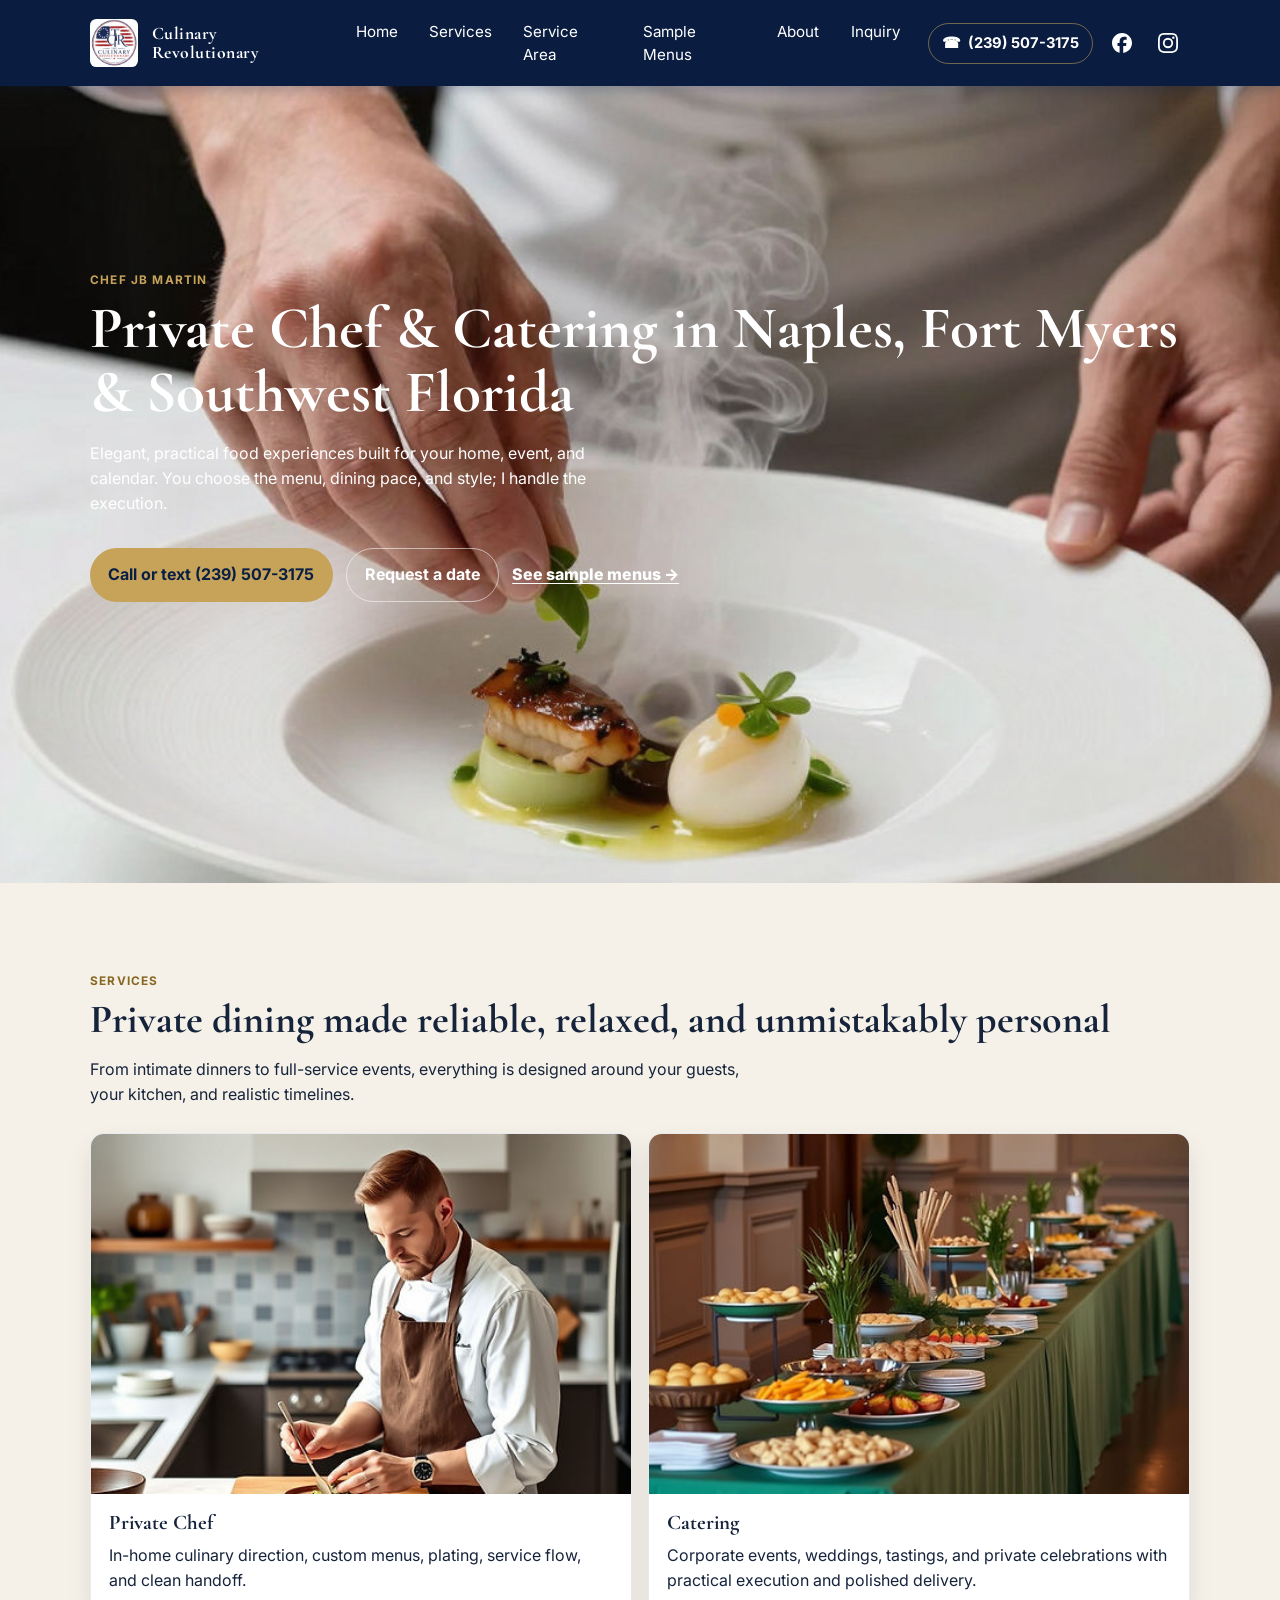
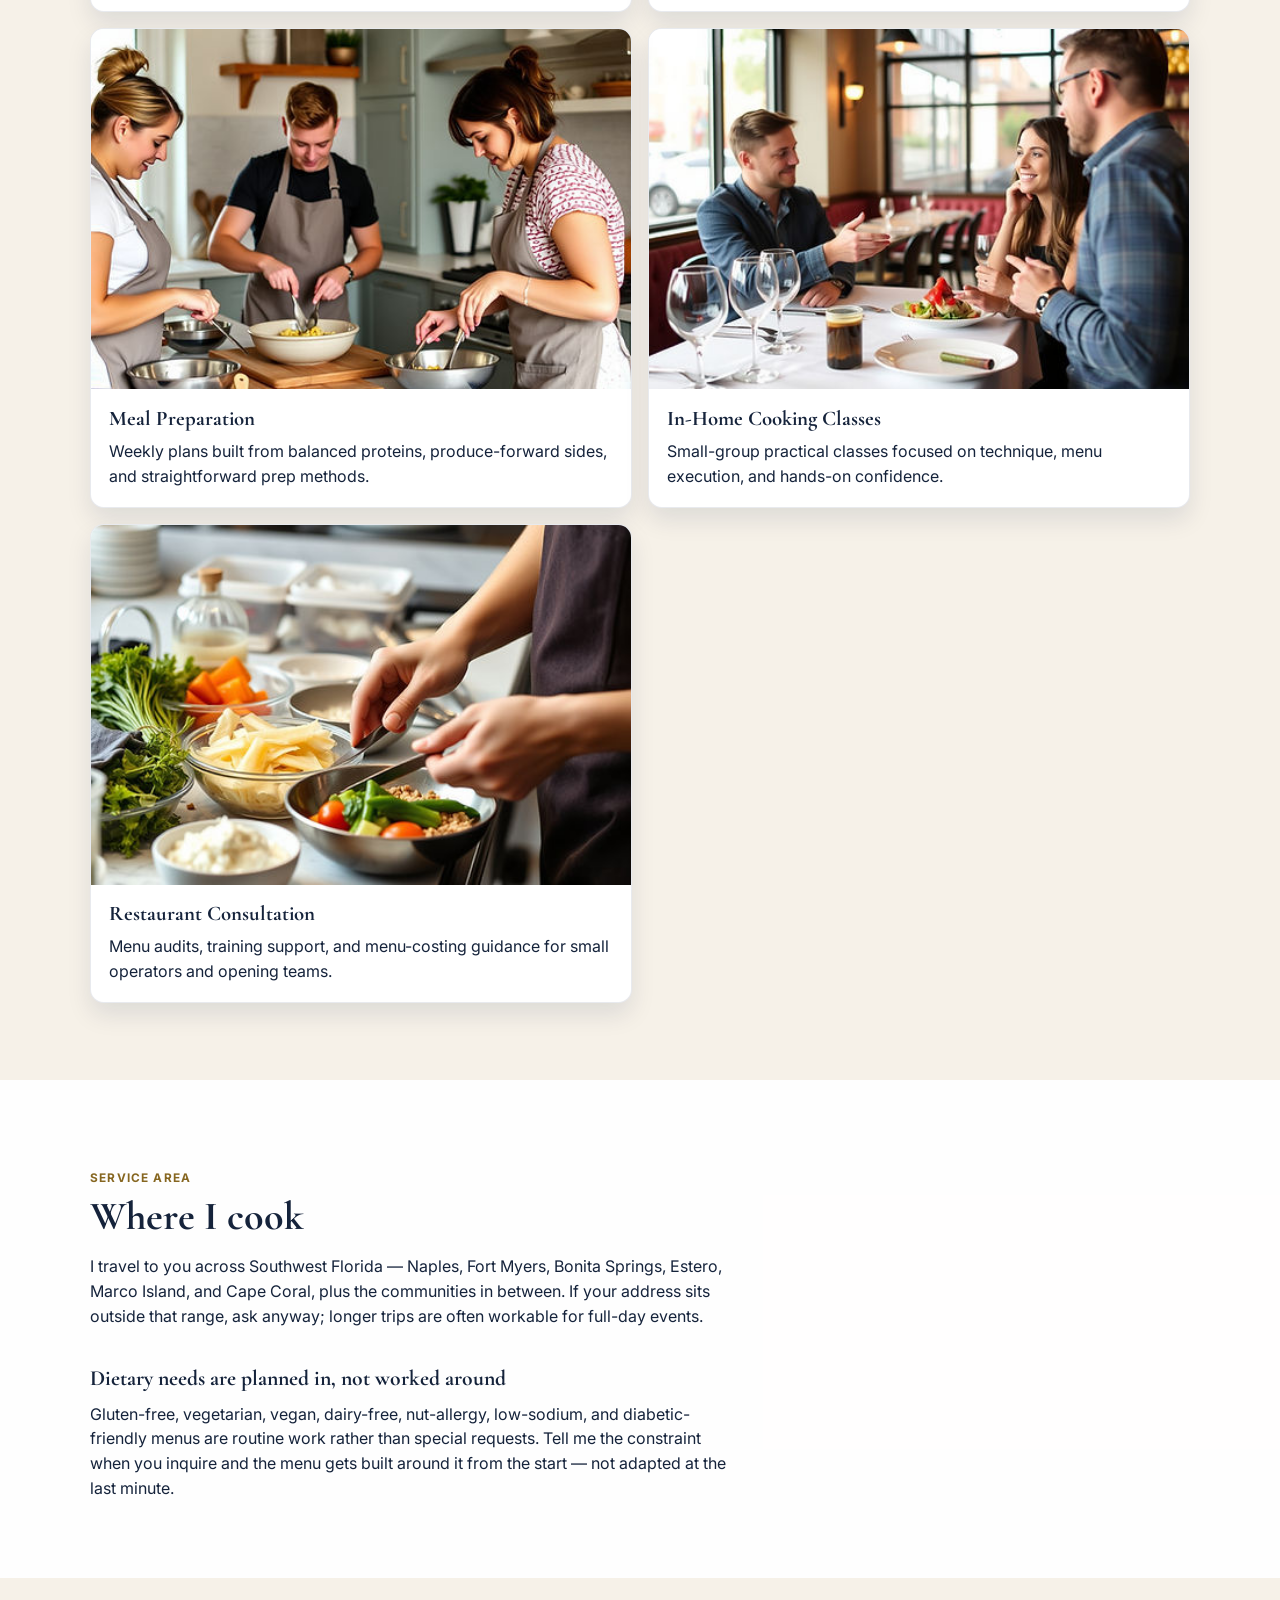
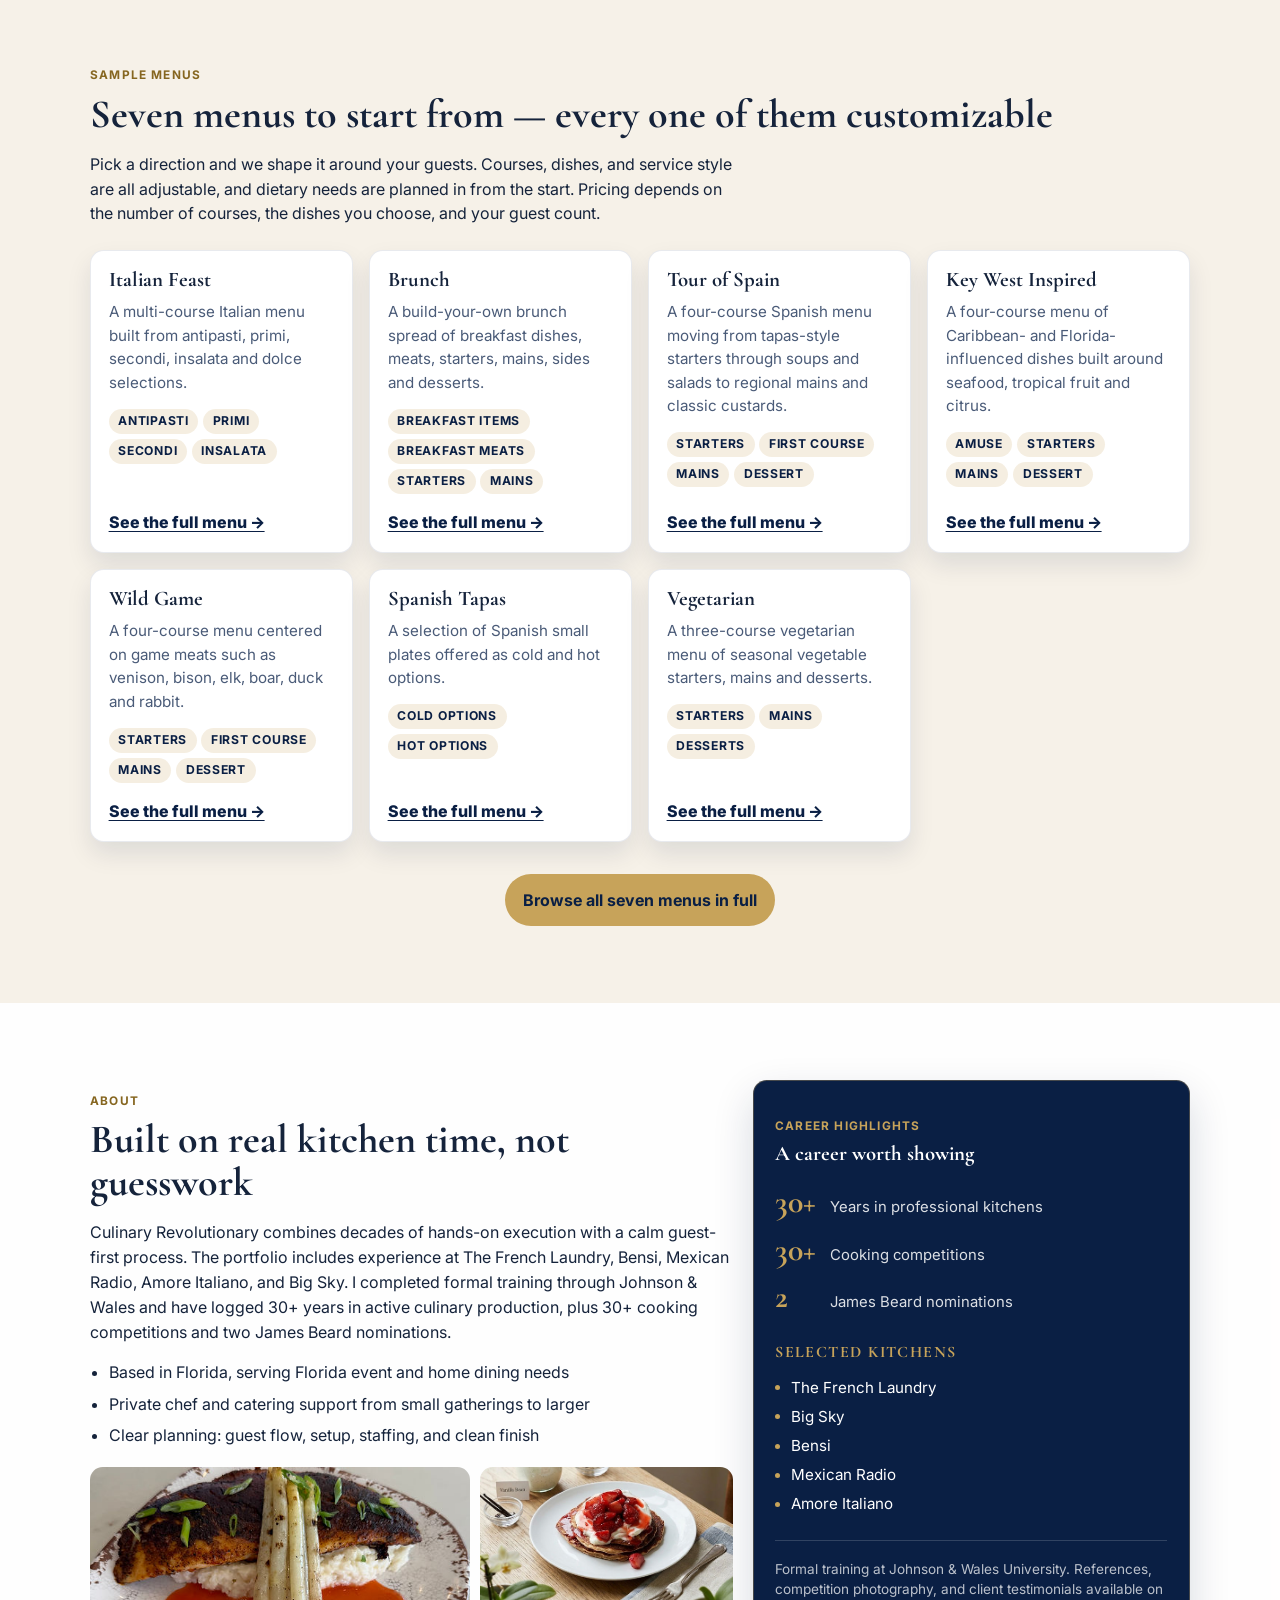
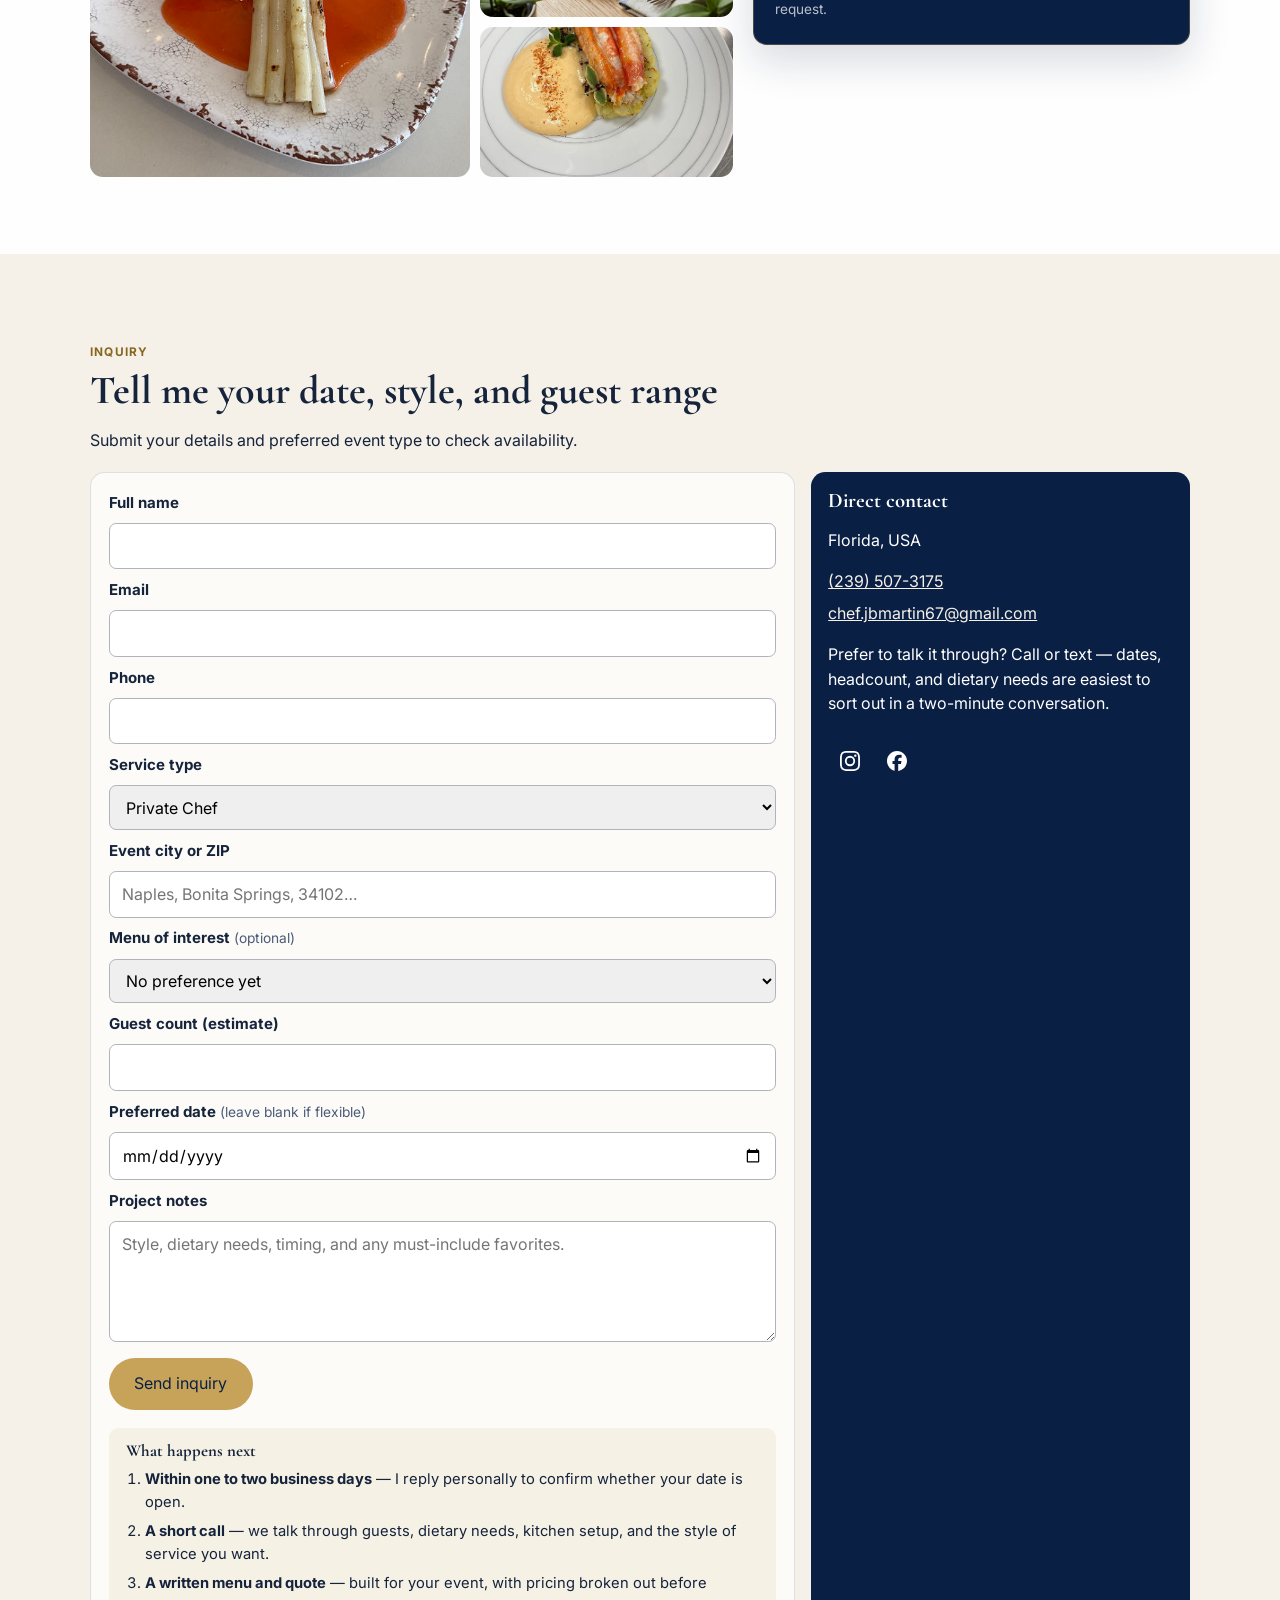
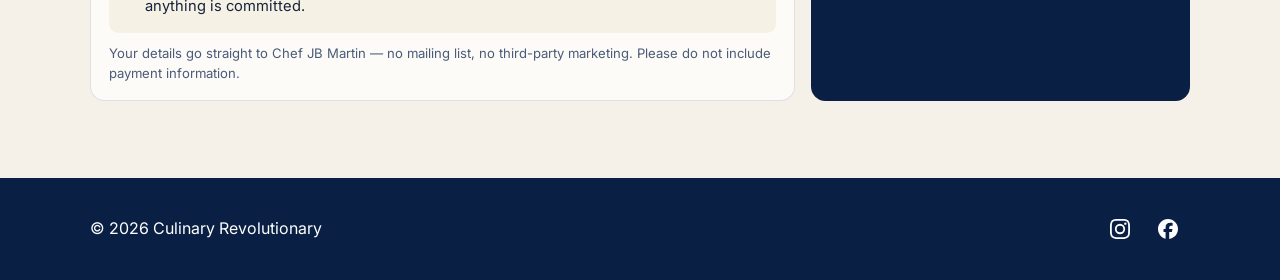
==== commit e6e98a35: "Add real menus, working inquiry form, and launch hardening The site had two things blocking a client" ====
--- a/index.html
+++ b/index.html
@@ -3,21 +3,24 @@
 <head>
   <meta charset="UTF-8" />
   <meta name="viewport" content="width=device-width, initial-scale=1.0" />
-  <title>Culinary Revolutionary | Private Chef &amp; Catering in Florida</title>
+  <title>Private Chef in Naples &amp; Fort Myers | Culinary Revolutionary</title>
   <meta
     name="description"
-    content="Culinary Revolutionary provides private chef services, catering, meal preparation, cooking classes, and restaurant consultation in Florida."
+    content="Chef JB Martin cooks in your home across Naples, Fort Myers and Southwest Florida: private dinners, event catering and weekly meal prep. Call (239) 507-3175."
   />
   <meta name="theme-color" content="#0a1f44" />
+  <link rel="canonical" href="https://www.culinary-revolutionary.com/" />
 
   <meta property="og:type" content="website" />
   <meta property="og:site_name" content="Culinary Revolutionary" />
-  <meta property="og:title" content="Culinary Revolutionary | Private Chef &amp; Catering in Florida" />
+  <meta property="og:title" content="Private Chef in Naples &amp; Fort Myers | Culinary Revolutionary" />
   <meta
     property="og:description"
-    content="Private chef services, catering, meal preparation, cooking classes, and restaurant consultation in Florida."
+    content="Chef JB Martin cooks in your home across Naples, Fort Myers and Southwest Florida: private dinners, event catering and weekly meal prep."
   />
-  <meta property="og:image" content="public/assets/hero.jpg" />
+  <meta property="og:image" content="https://www.culinary-revolutionary.com/public/assets/hero.jpg" />
+  <meta property="og:image:alt" content="Chef JB Martin plating a private dinner course." />
+  <meta property="og:url" content="https://www.culinary-revolutionary.com/" />
   <meta name="twitter:card" content="summary_large_image" />
 
   <link rel="icon" href="favicon.ico" sizes="any" />
@@ -36,10 +39,84 @@
     .social-links a { display: inline-flex; align-items: center; justify-content: center; width: 2.4rem; height: 2.4rem; }
     .social-links svg { display: block; width: 20px; height: 20px; fill: currentColor; }
   </style>
-  <link rel="stylesheet" href="styles.css?v=20260720-2" />
+  <link rel="stylesheet" href="styles.css?v=20260829-1" />
+
+  <!--
+    Structured data. Tells Google this is a service-area business (a chef who
+    travels to you), not a restaurant. Deliberately omits ratings, reviews, and
+    awards: inventing them is a manual-action risk, and the James Beard /
+    Johnson & Wales claims are unverified — see README before adding them here.
+    CONFIRM WITH CLIENT: the areaServed city list and priceRange.
+  -->
+  <script type="application/ld+json">
+  {
+    "@context": "https://schema.org",
+    "@graph": [
+      {
+        "@type": "LocalBusiness",
+        "@id": "https://www.culinary-revolutionary.com/#business",
+        "name": "Culinary Revolutionary",
+        "alternateName": "Culinary Revolutionary — Chef JB Martin",
+        "description": "Private chef, catering, meal preparation, in-home cooking classes and restaurant consultation serving Naples, Fort Myers and Southwest Florida.",
+        "url": "https://www.culinary-revolutionary.com/",
+        "telephone": "+1-239-507-3175",
+        "logo": "https://www.culinary-revolutionary.com/public/assets/logo-256.png",
+        "image": [
+          "https://www.culinary-revolutionary.com/public/assets/hero.jpg",
+          "https://www.culinary-revolutionary.com/public/assets/service-private-chef.jpg",
+          "https://www.culinary-revolutionary.com/public/assets/service-catering.jpg"
+        ],
+        "priceRange": "$$$",
+        "currenciesAccepted": "USD",
+        "address": {
+          "@type": "PostalAddress",
+          "addressLocality": "Naples",
+          "addressRegion": "FL",
+          "addressCountry": "US"
+        },
+        "areaServed": [
+          { "@type": "City", "name": "Naples", "addressRegion": "FL" },
+          { "@type": "City", "name": "Fort Myers", "addressRegion": "FL" },
+          { "@type": "City", "name": "Bonita Springs", "addressRegion": "FL" },
+          { "@type": "City", "name": "Estero", "addressRegion": "FL" },
+          { "@type": "City", "name": "Marco Island", "addressRegion": "FL" },
+          { "@type": "City", "name": "Cape Coral", "addressRegion": "FL" }
+        ],
+        "sameAs": [
+          "https://www.instagram.com/culinary_revolutionary_",
+          "https://www.facebook.com/people/Culinary-Revolutionary/61590884438081/"
+        ],
+        "founder": { "@id": "https://www.culinary-revolutionary.com/#chef" },
+        "employee": { "@id": "https://www.culinary-revolutionary.com/#chef" },
+        "makesOffer": [
+          { "@type": "Offer", "itemOffered": { "@type": "Service", "name": "Private Chef", "serviceType": "Private chef service", "description": "In-home custom menus, plating, service flow and clean handoff.", "provider": { "@id": "https://www.culinary-revolutionary.com/#business" } } },
+          { "@type": "Offer", "itemOffered": { "@type": "Service", "name": "Catering", "serviceType": "Event catering", "description": "Corporate events, weddings, tastings and private celebrations.", "provider": { "@id": "https://www.culinary-revolutionary.com/#business" } } },
+          { "@type": "Offer", "itemOffered": { "@type": "Service", "name": "Meal Preparation", "serviceType": "Weekly meal preparation", "description": "Weekly plans of balanced proteins and produce-forward sides.", "provider": { "@id": "https://www.culinary-revolutionary.com/#business" } } },
+          { "@type": "Offer", "itemOffered": { "@type": "Service", "name": "In-Home Cooking Classes", "serviceType": "Cooking class", "description": "Small-group hands-on classes in technique and menu execution.", "provider": { "@id": "https://www.culinary-revolutionary.com/#business" } } },
+          { "@type": "Offer", "itemOffered": { "@type": "Service", "name": "Restaurant Consultation", "serviceType": "Restaurant consulting", "description": "Menu audits, training support and menu-costing guidance.", "provider": { "@id": "https://www.culinary-revolutionary.com/#business" } } }
+        ]
+      },
+      {
+        "@type": "Person",
+        "@id": "https://www.culinary-revolutionary.com/#chef",
+        "name": "JB Martin",
+        "jobTitle": "Private Chef",
+        "telephone": "+1-239-507-3175",
+        "worksFor": { "@id": "https://www.culinary-revolutionary.com/#business" }
+      },
+      {
+        "@type": "WebSite",
+        "@id": "https://www.culinary-revolutionary.com/#website",
+        "url": "https://www.culinary-revolutionary.com/",
+        "name": "Culinary Revolutionary",
+        "publisher": { "@id": "https://www.culinary-revolutionary.com/#business" }
+      }
+    ]
+  }
+  </script>
 </head>
 <body>
-  <a class="skip-link" href="#home">Skip to content</a>
+  <a class="skip-link" href="#main">Skip to content</a>
 
   <!-- Icon sprite: referenced by <use> in the header and footer. -->
   <svg class="icon-sprite" aria-hidden="true" focusable="false" xmlns="http://www.w3.org/2000/svg">
@@ -66,12 +143,17 @@
         <ul>
           <li><a href="#home">Home</a></li>
           <li><a href="#services">Services</a></li>
+          <li><a href="#service-area">Service Area</a></li>
           <li><a href="#sample-menus">Sample Menus</a></li>
           <li><a href="#about">About</a></li>
           <li><a href="#inquiry">Inquiry</a></li>
         </ul>
       </nav>
       <div class="header-actions">
+        <a class="header-call" href="tel:+12395073175">
+          <span aria-hidden="true">&#9742;</span>
+          <span class="header-call-text">(239) 507-3175</span>
+        </a>
         <ul class="social-links" aria-label="Culinary Revolutionary on social media">
           <li>
             <a
@@ -102,7 +184,6 @@
           type="button"
           aria-controls="primary-nav"
           aria-expanded="false"
-          aria-label="Toggle navigation"
         >
           Menu
         </button>
@@ -110,26 +191,30 @@
     </div>
   </header>
 
-  <main>
+  <main id="main" tabindex="-1">
     <section id="home" class="hero section">
       <div class="hero-overlay">
         <img
           src="public/assets/hero.jpg"
-          alt="Chef plating a perfectly arranged Florida-style plated dinner."
+          alt="Chef JB Martin plating a Florida-style private dinner course."
           class="hero-image"
+          width="1024"
+          height="606"
+          fetchpriority="high"
         />
       </div>
       <div class="container hero-content">
-        <p class="eyebrow">Private Chef &amp; Catering in Florida</p>
-        <h1>Private Chef &amp; Catering in Florida</h1>
+        <p class="eyebrow">Chef JB Martin</p>
+        <h1>Private Chef &amp; Catering in Naples, Fort Myers &amp; Southwest Florida</h1>
         <p class="hero-subline">
           Elegant, practical food experiences built for your home, event, and
           calendar. You choose the menu, dining pace, and style; I handle the
           execution.
         </p>
         <div class="hero-actions">
-          <a href="#sample-menus" class="button primary">Explore Sample Menus</a>
-          <a href="#inquiry" class="button secondary">Check Availability</a>
+          <a href="tel:+12395073175" class="button primary">Call or text (239) 507-3175</a>
+          <a href="#inquiry" class="button secondary">Request a date</a>
+          <a href="menus.html" class="text-link hero-tertiary">See sample menus →</a>
         </div>
       </div>
     </section>
@@ -192,62 +277,120 @@
       </div>
     </section>
 
-    <section id="sample-menus" class="section alt">
+    <section id="service-area" class="section alt">
+      <div class="container">
+        <p class="eyebrow">Service Area</p>
+        <h2>Where I cook</h2>
+        <p class="section-intro">
+          I travel to you across Southwest Florida — Naples, Fort Myers, Bonita Springs,
+          Estero, Marco Island, and Cape Coral, plus the communities in between. If your
+          address sits outside that range, ask anyway; longer trips are often workable
+          for full-day events.
+        </p>
+
+        <h3 class="dietary-head">Dietary needs are planned in, not worked around</h3>
+        <p class="dietary-copy">
+          Gluten-free, vegetarian, vegan, dairy-free, nut-allergy, low-sodium, and
+          diabetic-friendly menus are routine work rather than special requests. Tell me
+          the constraint when you inquire and the menu gets built around it from the
+          start — not adapted at the last minute.
+        </p>
+      </div>
+    </section>
+
+    <section id="sample-menus" class="section">
       <div class="container">
         <p class="eyebrow">Sample Menus</p>
-        <h2>Example menus (illustrative and customizable)</h2>
+        <h2>Seven menus to start from — every one of them customizable</h2>
         <p class="section-intro">
-          These are working formats only. Pricing is tailored to guest count and
-          menu.
+          Pick a direction and we shape it around your guests. Courses, dishes, and
+          service style are all adjustable, and dietary needs are planned in from the
+          start. Pricing depends on the number of courses, the dishes you choose, and
+          your guest count.
         </p>
         <div class="menus-grid">
           <article class="menu-card">
-            <h3>Private Dinner</h3>
-            <p class="menu-note">Seasonal three-course example</p>
-            <ul>
-              <li>Starter: Charred grapefruit, candied pecan, and citrus foam</li>
-              <li>Main: Seared local fish, roasted heirloom beets, buttered greens</li>
-              <li>
-                Dessert: Vanilla bean custard, caramelized pears, and warm brioche
-              </li>
-            </ul>
-            <a class="text-link menu-request" href="#inquiry">Request a menu like this →</a>
+            <h3>Italian Feast</h3>
+            <p class="menu-teaser">A multi-course Italian menu built from antipasti, primi, secondi, insalata and dolce selections.</p>
+            <ul class="menu-courses">
+              <li>Antipasti</li>
+              <li>Primi</li>
+              <li>Secondi</li>
+              <li>Insalata</li>
+            </ul>
+            <a class="text-link" href="menus.html#italian-feast">See the full menu →</a>
           </article>
           <article class="menu-card">
-            <h3>Celebration Catering</h3>
-            <p class="menu-note">Passed bites, shared mains, dessert</p>
-            <ul>
-              <li>Passed bites: citrus-lime grilled shrimp skewer</li>
-              <li>Main station: short-rib sliders, grilled vegetables, risotto</li>
-              <li>Shared dessert bar with house-made mousse and candied nuts</li>
-            </ul>
-            <a class="text-link menu-request" href="#inquiry">Request a menu like this →</a>
+            <h3>Brunch</h3>
+            <p class="menu-teaser">A build-your-own brunch spread of breakfast dishes, meats, starters, mains, sides and desserts.</p>
+            <ul class="menu-courses">
+              <li>Breakfast items</li>
+              <li>Breakfast meats</li>
+              <li>Starters</li>
+              <li>Mains</li>
+            </ul>
+            <a class="text-link" href="menus.html#brunch">See the full menu →</a>
           </article>
           <article class="menu-card">
-            <h3>Weekly Meal Preparation</h3>
-            <p class="menu-note">Rotating balanced meals</p>
-            <ul>
-              <li>Week 1: protein-forward Mediterranean plates</li>
-              <li>Week 2: citrus chicken and roasted summer vegetables</li>
-              <li>Week 3: bean-and-rice bowls with crisp greens</li>
-            </ul>
-            <a class="text-link menu-request" href="#inquiry">Request a menu like this →</a>
+            <h3>Tour of Spain</h3>
+            <p class="menu-teaser">A four-course Spanish menu moving from tapas-style starters through soups and salads to regional mains and classic custards.</p>
+            <ul class="menu-courses">
+              <li>Starters</li>
+              <li>First course</li>
+              <li>Mains</li>
+              <li>Dessert</li>
+            </ul>
+            <a class="text-link" href="menus.html#tour-of-spain">See the full menu →</a>
           </article>
           <article class="menu-card">
-            <h3>Cooking Experience</h3>
-            <p class="menu-note">Hands-on class example</p>
-            <ul>
-              <li>Knife prep and flavor-building starter</li>
-              <li>Pan-finish technique and sauce basics</li>
-              <li>Plating and timing practice at service speed</li>
-            </ul>
-            <a class="text-link menu-request" href="#inquiry">Request a menu like this →</a>
+            <h3>Key West Inspired</h3>
+            <p class="menu-teaser">A four-course menu of Caribbean- and Florida-influenced dishes built around seafood, tropical fruit and citrus.</p>
+            <ul class="menu-courses">
+              <li>Amuse</li>
+              <li>Starters</li>
+              <li>Mains</li>
+              <li>Dessert</li>
+            </ul>
+            <a class="text-link" href="menus.html#key-west-inspired">See the full menu →</a>
+          </article>
+          <article class="menu-card">
+            <h3>Wild Game</h3>
+            <p class="menu-teaser">A four-course menu centered on game meats such as venison, bison, elk, boar, duck and rabbit.</p>
+            <ul class="menu-courses">
+              <li>Starters</li>
+              <li>First course</li>
+              <li>Mains</li>
+              <li>Dessert</li>
+            </ul>
+            <a class="text-link" href="menus.html#wild-game">See the full menu →</a>
+          </article>
+          <article class="menu-card">
+            <h3>Spanish Tapas</h3>
+            <p class="menu-teaser">A selection of Spanish small plates offered as cold and hot options.</p>
+            <ul class="menu-courses">
+              <li>Cold options</li>
+              <li>Hot options</li>
+            </ul>
+            <a class="text-link" href="menus.html#spanish-tapas">See the full menu →</a>
+          </article>
+          <article class="menu-card">
+            <h3>Vegetarian</h3>
+            <p class="menu-teaser">A three-course vegetarian menu of seasonal vegetable starters, mains and desserts.</p>
+            <ul class="menu-courses">
+              <li>Starters</li>
+              <li>Mains</li>
+              <li>Desserts</li>
+            </ul>
+            <a class="text-link" href="menus.html#vegetarian">See the full menu →</a>
           </article>
         </div>
+        <p class="menus-cta">
+          <a class="button primary" href="menus.html">Browse all seven menus in full</a>
+        </p>
       </div>
     </section>
 
-    <section id="about" class="section">
+    <section id="about" class="section alt">
       <div class="container about-grid">
         <div>
           <p class="eyebrow">About</p>
@@ -266,7 +409,7 @@
             <li>Clear planning: guest flow, setup, staffing, and clean finish</li>
           </ul>
         </div>
-        <div class="about-gallery" aria-label="Chef and culinary work gallery">
+        <div class="about-gallery" role="group" aria-label="Chef and culinary work gallery">
           <img src="public/assets/about-chef-1.jpg" alt="Chef presenting a finished culinary creation" loading="lazy" />
           <img src="public/assets/about-chef-2.jpg" alt="Chef working during a culinary event" loading="lazy" />
           <img src="public/assets/about-chef-3.jpg" alt="Chef with a prepared dish" loading="lazy" />
@@ -308,7 +451,7 @@
       </div>
     </section>
 
-    <section id="inquiry" class="section alt">
+    <section id="inquiry" class="section">
       <div class="container">
         <p class="eyebrow">Inquiry</p>
         <h2>Tell me your date, style, and guest range</h2>
@@ -319,12 +462,40 @@
           <form
             id="inquiry-form"
             class="inquiry-form"
-            action="mailto:chef.jbmartin67@gmail.com"
-            method="GET"
+            action="https://api.web3forms.com/submit"
+            method="POST"
           >
+            <!--
+              SET THIS ONE VALUE TO SWITCH THE FORM ON.
+              Get a free key at https://web3forms.com — enter the destination
+              inbox, and the key arrives by email. Paste it below. Until it is
+              set, the form falls back to opening an email draft, so the button
+              is never dead.
+              To change the destination inbox later, request a new key for the
+              new address and replace it here. Nothing else changes.
+            -->
+            <input type="hidden" name="access_key" value="PASTE_WEB3FORMS_ACCESS_KEY_HERE" />
+            <input type="hidden" name="subject" value="New website inquiry — Culinary Revolutionary" />
+            <input type="hidden" name="from_name" value="culinary-revolutionary.com" />
+            <input
+              type="hidden"
+              name="redirect"
+              value="https://www.culinary-revolutionary.com/thank-you.html"
+            />
+
+            <!-- Web3Forms' native honeypot. Bots tick it; people never see it. -->
+            <input
+              class="honeypot"
+              type="checkbox"
+              name="botcheck"
+              id="botcheck"
+              tabindex="-1"
+              autocomplete="off"
+              aria-hidden="true"
+            />
 
             <label for="name">Full name</label>
-            <input id="name" name="Name" type="text" autocomplete="name" required />
+            <input id="name" name="name" type="text" autocomplete="name" required />
 
             <label for="email">Email</label>
             <input
@@ -336,10 +507,10 @@
             />
 
             <label for="phone">Phone</label>
-            <input id="phone" name="Phone" type="tel" autocomplete="tel" />
+            <input id="phone" name="phone" type="tel" autocomplete="tel" />
 
             <label for="event-type">Service type</label>
-            <select id="event-type" name="Service">
+            <select id="event-type" name="service">
               <option>Private Chef</option>
               <option>Catering</option>
               <option>Meal Preparation</option>
@@ -347,24 +518,65 @@
               <option>Restaurant Consultation</option>
             </select>
 
+            <label for="event-city">Event city or ZIP</label>
+            <input
+              id="event-city"
+              name="location"
+              type="text"
+              autocomplete="address-level2"
+              required
+              placeholder="Naples, Bonita Springs, 34102…"
+            />
+
+            <label for="menu-interest">Menu of interest <span class="label-optional">(optional)</span></label>
+            <select id="menu-interest" name="menu">
+              <option value="">No preference yet</option>
+              <option value="italian-feast">Italian Feast</option>
+              <option value="brunch">Brunch</option>
+              <option value="tour-of-spain">Tour of Spain</option>
+              <option value="key-west-inspired">Key West Inspired</option>
+              <option value="wild-game">Wild Game</option>
+              <option value="spanish-tapas">Spanish Tapas</option>
+              <option value="vegetarian">Vegetarian</option>
+              <option value="custom">Something custom</option>
+            </select>
+
             <label for="guests">Guest count (estimate)</label>
-            <input id="guests" name="Guests" type="number" min="1" />
-
-            <label for="event-date">Preferred date</label>
-            <input id="event-date" name="Preferred date" type="date" />
+            <input id="guests" name="guests" type="number" min="1" inputmode="numeric" />
+
+            <label for="event-date">Preferred date <span class="label-optional">(leave blank if flexible)</span></label>
+            <input id="event-date" name="date" type="date" />
 
             <label for="notes">Project notes</label>
             <textarea
               id="notes"
-              name="Notes"
+              name="notes"
               rows="4"
               placeholder="Style, dietary needs, timing, and any must-include favorites."
             ></textarea>
 
-            <button id="inquiry-submit" type="submit" class="button primary">Open email draft</button>
+            <button id="inquiry-submit" type="submit" class="button primary">Send inquiry</button>
             <p id="form-status" class="form-status" role="status" aria-live="polite" hidden></p>
+            <div class="form-next">
+              <h3>What happens next</h3>
+              <ol>
+                <li>
+                  <strong>Within one to two business days</strong> — I reply personally to
+                  confirm whether your date is open.
+                </li>
+                <li>
+                  <strong>A short call</strong> — we talk through guests, dietary needs,
+                  kitchen setup, and the style of service you want.
+                </li>
+                <li>
+                  <strong>A written menu and quote</strong> — built for your event, with
+                  pricing broken out before anything is committed.
+                </li>
+              </ol>
+            </div>
             <p class="form-privacy">
-              This opens a pre-filled message in your email app addressed directly to Chef JB Martin. Review it, then press Send. Please do not include payment information.
+              Your details go straight to Chef JB Martin — no mailing list, no third-party
+              marketing. Please do not include payment information.
             </p>
           </form>
 
@@ -439,6 +651,6 @@
     </div>
   </footer>
 
-  <script src="script.js?v=20260720-3"></script>
+  <script src="script.js?v=20260829-1"></script>
 </body>
 </html>
--- a/styles.css
+++ b/styles.css
@@ -4,6 +4,9 @@
   --white: #ffffff;
   --cream: #f6f1e8;
   --gold: #c7a35a;
+  /* --gold is 2.1:1 on cream — fine on navy, fails WCAG on light
+     grounds. Use --gold-ink for gold-coloured text on cream/white. */
+  --gold-ink: #866620;
   --surface: #ffffff;
   --text: #15233b;
   --shadow: 0 16px 40px rgba(10, 31, 68, 0.16);
@@ -15,9 +18,11 @@
   box-sizing: border-box;
 }
 
-html,
-body {
+html {
   overflow-x: hidden;
+  /* Offsets in-page anchor jumps so the sticky header never covers the
+     heading that was jumped to. */
+  scroll-padding-top: 6.5rem;
 }
 
 body {
@@ -106,6 +111,7 @@
 
 .skip-link {
   position: absolute;
+  z-index: 100;
   left: -9999px;
   top: 0.5rem;
   background: var(--gold);
@@ -188,13 +194,22 @@
   margin: 1rem 0 0;
 }
 
+/* Default eyebrow sits on cream/white, so it uses the darker ink. The
+   hero and other navy panels override it back to the bright gold. */
 .eyebrow {
-  color: var(--gold);
+  color: var(--gold-ink);
   text-transform: uppercase;
   letter-spacing: 0.1em;
   font-size: 0.74rem;
   font-weight: 700;
   margin-bottom: 0.5rem;
+}
+
+.hero .eyebrow,
+.menus-outro .eyebrow,
+.contact-card .eyebrow,
+.proof-box .eyebrow {
+  color: var(--gold);
 }
 
 .hero-subline {
@@ -259,7 +274,7 @@
   margin-top: 1.5rem;
   display: grid;
   gap: 1rem;
-  grid-template-columns: repeat(2, minmax(0, 1fr));
+  grid-template-columns: repeat(auto-fit, minmax(15rem, 1fr));
 }
 
 .menu-card ul {
@@ -340,6 +355,7 @@
 }
 
 .contact-card {
+  font-style: normal;
   background: var(--navy);
   color: var(--white);
   border-radius: 0.9rem;
@@ -371,13 +387,25 @@
   gap: 0.75rem;
 }
 
+/* Two-tone ring: navy carries the contrast on light grounds, the gold
+   halo carries it on navy ones, so one rule works everywhere. */
 a:focus-visible,
 button:focus-visible,
 input:focus-visible,
 select:focus-visible,
 textarea:focus-visible {
-  outline: 3px solid var(--gold);
+  outline: 3px solid var(--navy);
   outline-offset: 2px;
+  box-shadow: 0 0 0 5px rgba(199, 163, 90, 0.7);
+}
+
+.site-header a:focus-visible,
+.site-footer a:focus-visible,
+.contact-card a:focus-visible,
+.menus-outro a:focus-visible,
+.hero a:focus-visible {
+  outline-color: var(--gold);
+  box-shadow: 0 0 0 5px rgba(10, 31, 68, 0.6);
 }
 
 @media (max-width: 900px) {
@@ -399,17 +427,22 @@
     pointer-events: none;
     max-height: 0;
     overflow: hidden;
+    /* visibility (not just opacity) keeps the closed menu out of the tab
+       order and the accessibility tree, matching aria-expanded="false". */
+    visibility: hidden;
     transition:
       opacity 0.2s ease,
       transform 0.2s ease,
-      max-height 0.2s ease;
+      max-height 0.2s ease,
+      visibility 0.2s ease;
   }
 
   #primary-nav.open {
     opacity: 1;
     transform: translateY(0);
     pointer-events: auto;
-    max-height: 280px;
+    max-height: 320px;
+    visibility: visible;
   }
 
   #primary-nav ul {
@@ -562,8 +595,8 @@
   display: inline-flex;
   align-items: center;
   justify-content: center;
-  width: 2.4rem;
-  height: 2.4rem;
+  width: 2.75rem;
+  height: 2.75rem;
   border-radius: 999px;
   color: var(--white);
   text-decoration: none;
@@ -734,11 +767,6 @@
 }
 
 @media (max-width: 390px) {
-  .social-links a {
-    width: 2.15rem;
-    height: 2.15rem;
-  }
-
   .footer-inner {
     align-items: flex-start;
   }
@@ -777,3 +805,315 @@
   color: var(--navy);
   font-weight: 700;
 }
+
+/* ---------------------------------------------------------------
+   Sample menu cards (homepage teaser grid)
+   --------------------------------------------------------------- */
+
+.menu-card {
+  display: flex;
+  flex-direction: column;
+}
+
+.menu-card .menu-teaser {
+  margin: 0 0 0.9rem;
+  color: var(--slate);
+  font-size: 0.95rem;
+}
+
+.menu-card .menu-courses {
+  margin: 0;
+  padding: 0;
+  list-style: none;
+  display: flex;
+  flex-wrap: wrap;
+  gap: 0.3rem;
+}
+
+.menu-card .menu-courses li {
+  font-size: 0.76rem;
+  letter-spacing: 0.06em;
+  text-transform: uppercase;
+  font-weight: 700;
+  color: var(--navy);
+  background: rgba(199, 163, 90, 0.18);
+  border-radius: 999px;
+  padding: 0.2rem 0.6rem;
+}
+
+.menu-card .text-link {
+  margin-top: auto;
+  padding-top: 1rem;
+}
+
+/* ---------------------------------------------------------------
+   Menus page
+   --------------------------------------------------------------- */
+
+.menu-toc {
+  margin: 1.6rem 0 0;
+  padding: 0;
+  list-style: none;
+  display: flex;
+  flex-wrap: wrap;
+  gap: 0.5rem;
+}
+
+.menu-toc a {
+  display: inline-block;
+  padding: 0.5rem 0.95rem;
+  border-radius: 999px;
+  background: var(--surface);
+  border: 1px solid rgba(10, 31, 68, 0.14);
+  color: var(--navy);
+  text-decoration: none;
+  font-weight: 700;
+  font-size: 0.92rem;
+}
+
+.menu-toc a:hover,
+.menu-toc a:focus-visible {
+  background: var(--navy);
+  color: var(--white);
+  border-color: var(--navy);
+}
+
+.menu-block {
+  /* Sticky header is ~5.4rem; keep anchored headings clear of it. */
+  scroll-margin-top: 6.5rem;
+  background: var(--surface);
+  border: 1px solid rgba(10, 31, 68, 0.09);
+  border-radius: 0.85rem;
+  box-shadow: 0 12px 24px rgba(10, 31, 68, 0.08);
+  padding: clamp(1.25rem, 3vw, 2rem);
+  margin-top: 1.5rem;
+}
+
+.menu-block-head {
+  border-bottom: 1px solid rgba(10, 31, 68, 0.12);
+  padding-bottom: 1rem;
+  margin-bottom: 1.4rem;
+}
+
+.menu-block-head h2 {
+  font-size: clamp(1.5rem, 3.2vw, 2.1rem);
+}
+
+.menu-block-head .menu-blurb {
+  margin: 0.6rem 0 0;
+  max-width: 62ch;
+}
+
+.menu-selection-note {
+  margin: 0.9rem 0 0;
+  padding: 0.7rem 0.9rem;
+  background: rgba(199, 163, 90, 0.14);
+  border-left: 3px solid var(--gold);
+  border-radius: 0 0.4rem 0.4rem 0;
+  font-size: 0.92rem;
+  color: var(--text);
+}
+
+.course {
+  margin-top: 1.6rem;
+}
+
+.course:first-of-type {
+  margin-top: 0;
+}
+
+.course-head {
+  display: flex;
+  align-items: baseline;
+  flex-wrap: wrap;
+  gap: 0.6rem;
+  margin-bottom: 0.8rem;
+}
+
+.course-head h3 {
+  margin: 0;
+  font-size: 1.25rem;
+  letter-spacing: 0.02em;
+  color: var(--navy);
+}
+
+.course-note {
+  font-size: 0.78rem;
+  text-transform: uppercase;
+  letter-spacing: 0.08em;
+  font-weight: 700;
+  color: var(--gold-ink);
+}
+
+.dish-list {
+  margin: 0;
+  padding: 0;
+  list-style: none;
+  display: grid;
+  gap: 0.7rem;
+  grid-template-columns: repeat(auto-fit, minmax(17rem, 1fr));
+}
+
+.dish-list li {
+  padding-left: 0.9rem;
+  border-left: 2px solid rgba(199, 163, 90, 0.45);
+}
+
+.dish-name {
+  display: block;
+  font-weight: 600;
+}
+
+.dish-desc {
+  display: block;
+  color: var(--slate);
+  font-size: 0.9rem;
+  line-height: 1.45;
+  margin-top: 0.1rem;
+}
+
+.menu-block-cta {
+  margin-top: 1.8rem;
+  padding-top: 1.3rem;
+  border-top: 1px solid rgba(10, 31, 68, 0.12);
+}
+
+.menus-outro {
+  margin-top: 2.5rem;
+  padding: clamp(1.25rem, 3vw, 2rem);
+  background: var(--navy);
+  color: var(--white);
+  border-radius: 0.85rem;
+}
+
+.menus-outro h2 {
+  color: var(--white);
+}
+
+.menus-outro p {
+  max-width: 62ch;
+  color: rgba(255, 255, 255, 0.86);
+}
+
+.menus-outro .button {
+  margin-top: 0.6rem;
+}
+
+@media (max-width: 600px) {
+  .dish-list {
+    grid-template-columns: 1fr;
+  }
+}
+
+.label-optional {
+  font-weight: 400;
+  color: var(--slate);
+  font-size: 0.86rem;
+}
+
+.menus-cta {
+  margin: 2rem 0 0;
+  text-align: center;
+}
+
+/* ---------------------------------------------------------------
+   Tap-to-call in the sticky header
+   The number stays reachable at every breakpoint; on narrow screens
+   the digits collapse to the handset glyph so the brand still fits.
+   --------------------------------------------------------------- */
+
+.header-call {
+  display: inline-flex;
+  align-items: center;
+  gap: 0.4rem;
+  color: var(--white);
+  text-decoration: none;
+  font-weight: 700;
+  font-size: 0.92rem;
+  white-space: nowrap;
+  padding: 0.5rem 0.85rem;
+  border: 1px solid rgba(199, 163, 90, 0.55);
+  border-radius: 999px;
+}
+
+.header-call:hover,
+.header-call:focus-visible {
+  background: var(--gold);
+  color: var(--navy);
+  border-color: var(--gold);
+}
+
+.hero-tertiary {
+  color: var(--white);
+  align-self: center;
+  margin-top: 0;
+}
+
+@media (max-width: 900px) {
+  .header-call-text {
+    position: absolute;
+    width: 1px;
+    height: 1px;
+    overflow: hidden;
+    clip-path: inset(50%);
+    white-space: nowrap;
+  }
+
+  .header-call {
+    padding: 0.5rem 0.7rem;
+    font-size: 1.05rem;
+  }
+}
+
+.dietary-head {
+  margin-top: 2.4rem;
+  font-size: 1.35rem;
+}
+
+.dietary-copy {
+  max-width: 65ch;
+  margin: 0.7rem 0 0;
+}
+
+.form-next {
+  margin-top: 0.6rem;
+  padding: 0.9rem 1.1rem;
+  background: rgba(199, 163, 90, 0.12);
+  border-radius: 0.6rem;
+}
+
+.form-next h3 {
+  font-size: 1.05rem;
+  margin-bottom: 0.5rem;
+}
+
+.form-next ol {
+  margin: 0;
+  padding-left: 1.15rem;
+  display: grid;
+  gap: 0.4rem;
+  font-size: 0.92rem;
+}
+
+.thanks-next {
+  margin: 1.6rem 0;
+  max-width: 46rem;
+}
+
+.thanks-next h2 {
+  font-size: 1.2rem;
+  margin-bottom: 0.6rem;
+}
+
+.thanks-actions {
+  display: flex;
+  gap: 0.8rem;
+  flex-wrap: wrap;
+}
+
+/* The secondary button is light-on-dark by default; on the cream
+   confirmation page it needs the navy treatment to stay legible. */
+.thanks-back {
+  color: var(--navy);
+  border-color: rgba(10, 31, 68, 0.45);
+}
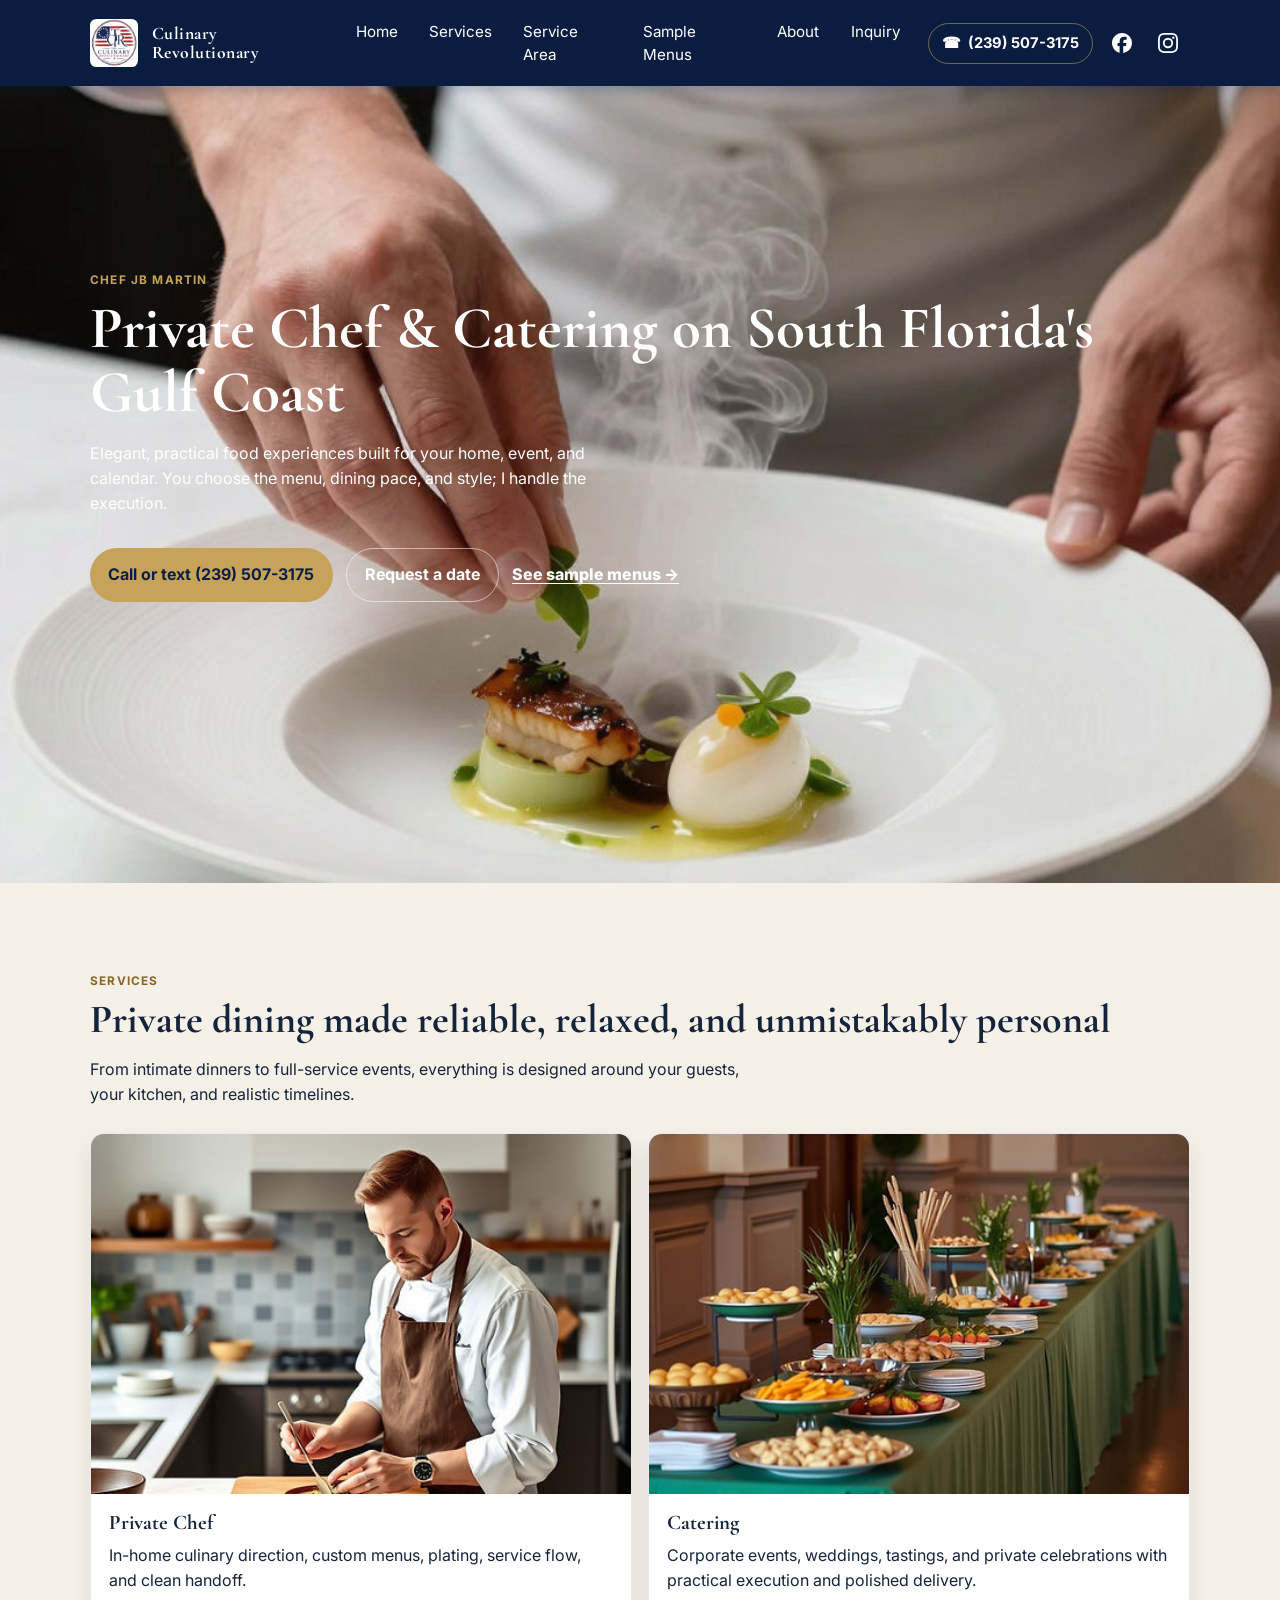
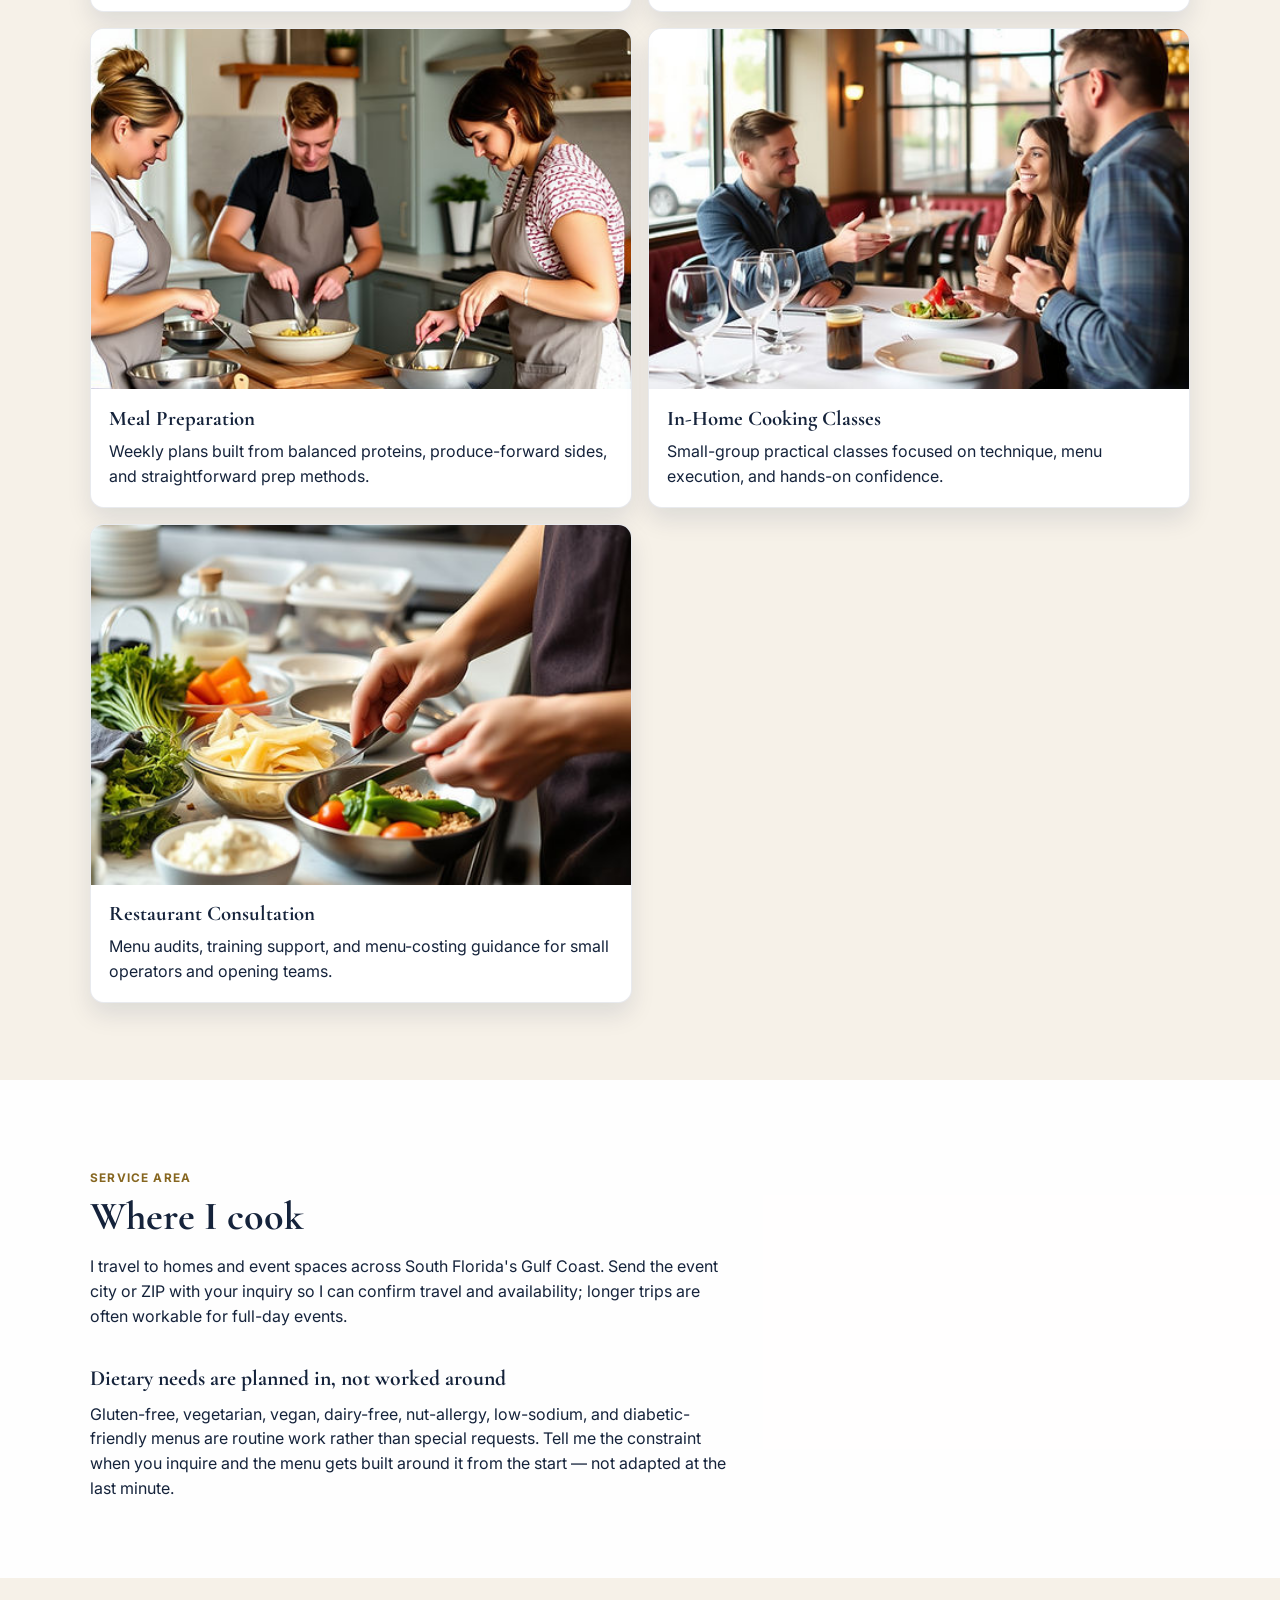
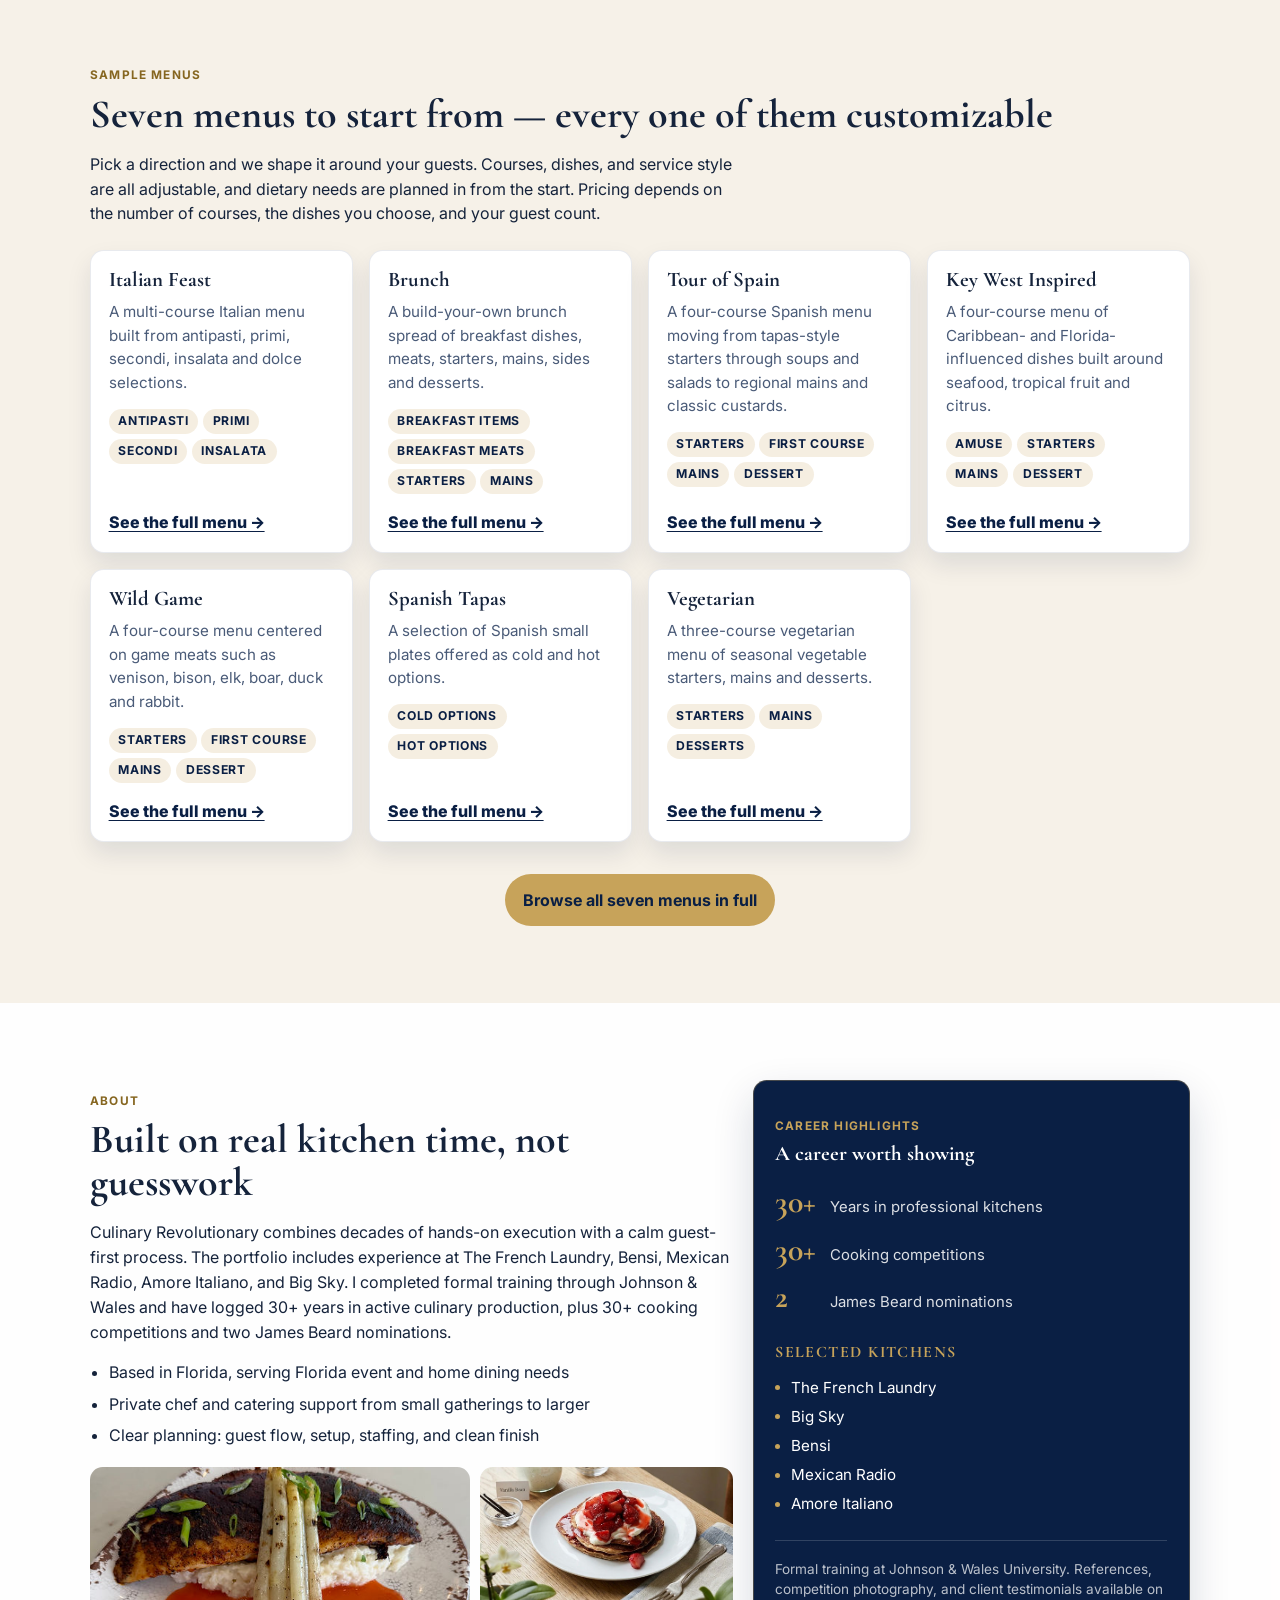
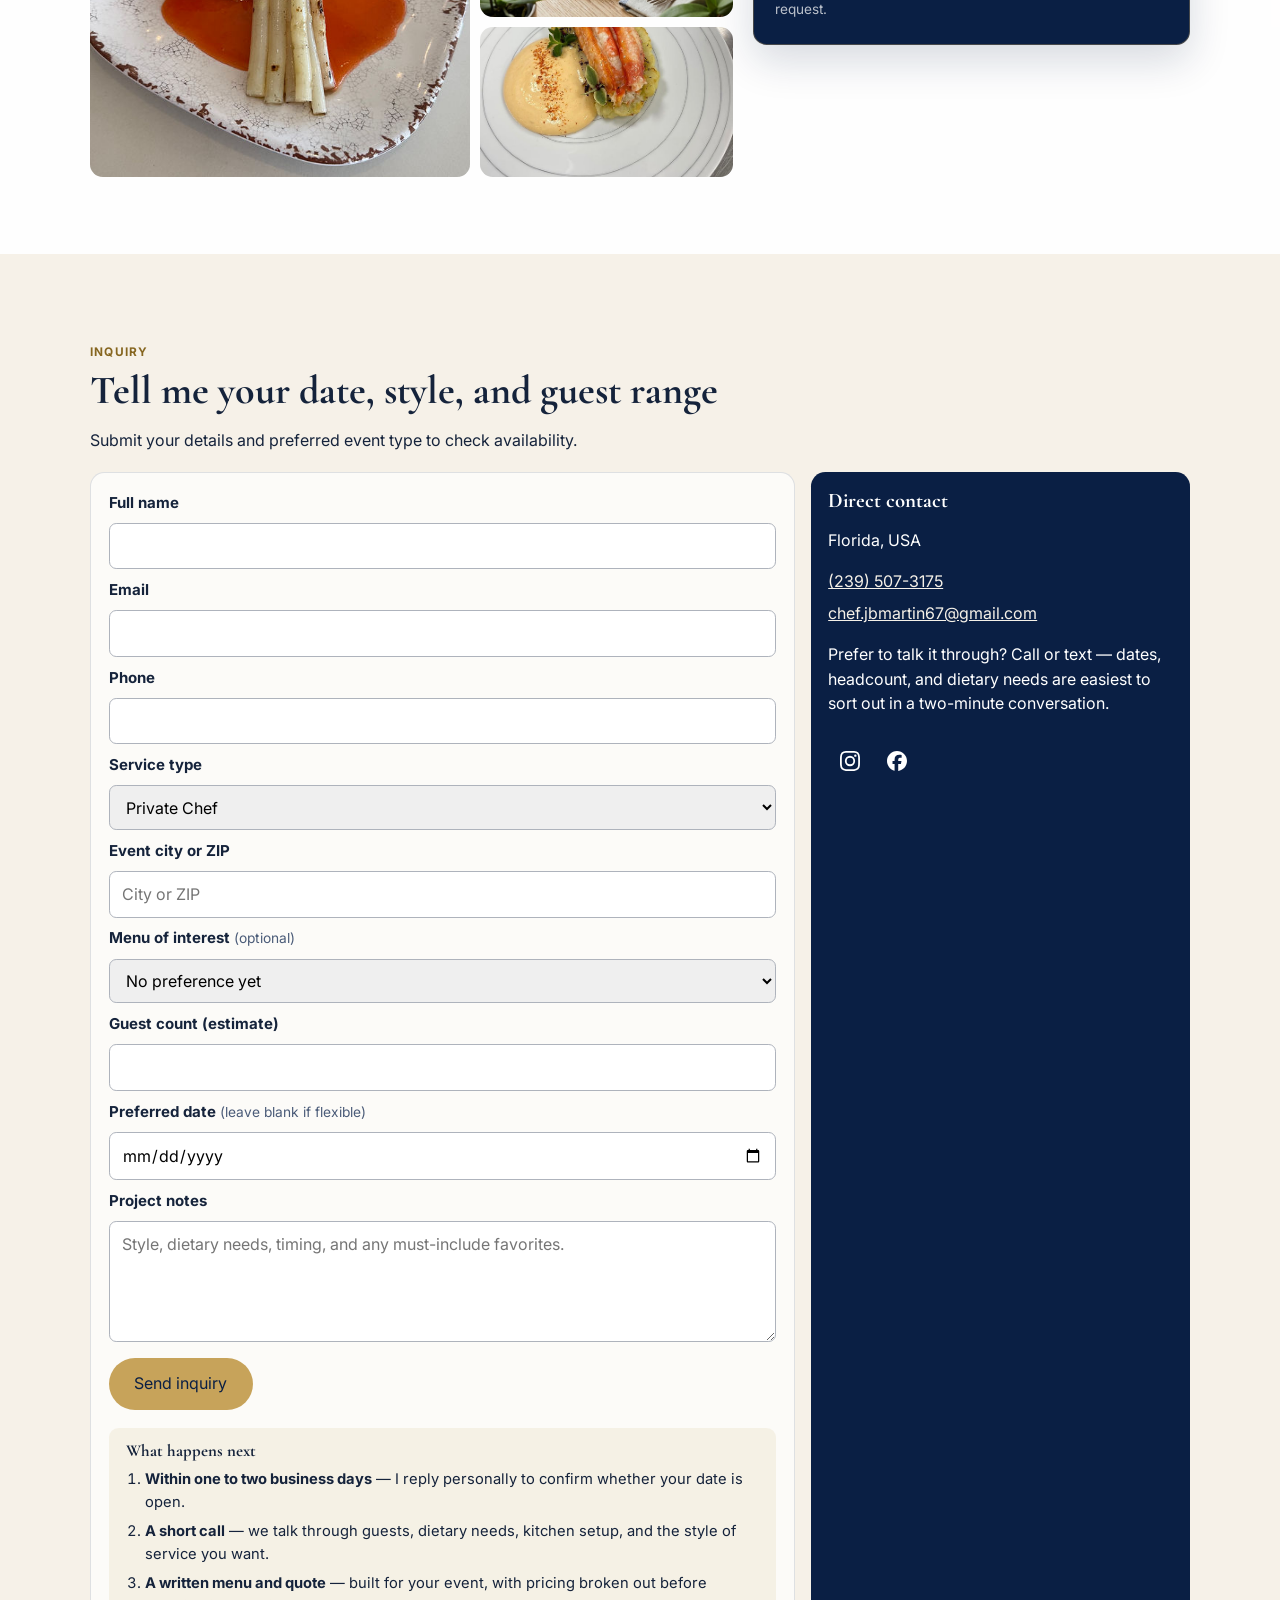
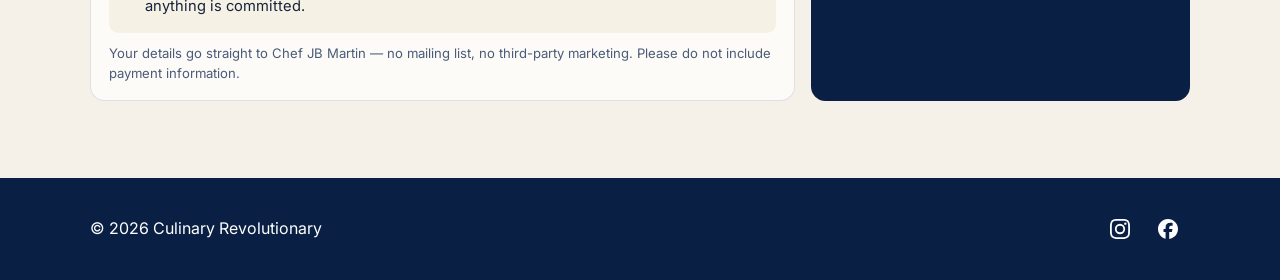
==== commit 0ede204d: "Ground launch copy and replace unsafe domain automation" ====
--- a/index.html
+++ b/index.html
@@ -3,20 +3,20 @@
 <head>
   <meta charset="UTF-8" />
   <meta name="viewport" content="width=device-width, initial-scale=1.0" />
-  <title>Private Chef in Naples &amp; Fort Myers | Culinary Revolutionary</title>
+  <title>Private Chef on South Florida's Gulf Coast | Culinary Revolutionary</title>
   <meta
     name="description"
-    content="Chef JB Martin cooks in your home across Naples, Fort Myers and Southwest Florida: private dinners, event catering and weekly meal prep. Call (239) 507-3175."
+    content="Chef JB Martin brings private dinners, event catering, weekly meal prep and cooking classes to homes across South Florida's Gulf Coast. Call (239) 507-3175."
   />
   <meta name="theme-color" content="#0a1f44" />
   <link rel="canonical" href="https://www.culinary-revolutionary.com/" />
 
   <meta property="og:type" content="website" />
   <meta property="og:site_name" content="Culinary Revolutionary" />
-  <meta property="og:title" content="Private Chef in Naples &amp; Fort Myers | Culinary Revolutionary" />
+  <meta property="og:title" content="Private Chef on South Florida's Gulf Coast | Culinary Revolutionary" />
   <meta
     property="og:description"
-    content="Chef JB Martin cooks in your home across Naples, Fort Myers and Southwest Florida: private dinners, event catering and weekly meal prep."
+    content="Chef JB Martin brings private dinners, event catering, weekly meal prep and cooking classes to homes across South Florida's Gulf Coast."
   />
   <meta property="og:image" content="https://www.culinary-revolutionary.com/public/assets/hero.jpg" />
   <meta property="og:image:alt" content="Chef JB Martin plating a private dinner course." />
@@ -44,9 +44,10 @@
   <!--
     Structured data. Tells Google this is a service-area business (a chef who
     travels to you), not a restaurant. Deliberately omits ratings, reviews, and
-    awards: inventing them is a manual-action risk, and the James Beard /
-    Johnson & Wales claims are unverified — see README before adding them here.
-    CONFIRM WITH CLIENT: the areaServed city list and priceRange.
+    awards: the site's service offering is enough here, and omitting promotional
+    claims keeps the markup focused. The broad service region is supported by
+    the chef's public Airbnb service listing; no unconfirmed city or street
+    address is asserted.
   -->
   <script type="application/ld+json">
   {
@@ -57,7 +58,7 @@
         "@id": "https://www.culinary-revolutionary.com/#business",
         "name": "Culinary Revolutionary",
         "alternateName": "Culinary Revolutionary — Chef JB Martin",
-        "description": "Private chef, catering, meal preparation, in-home cooking classes and restaurant consultation serving Naples, Fort Myers and Southwest Florida.",
+        "description": "Private chef, catering, meal preparation, in-home cooking classes and restaurant consultation serving South Florida's Gulf Coast.",
         "url": "https://www.culinary-revolutionary.com/",
         "telephone": "+1-239-507-3175",
         "logo": "https://www.culinary-revolutionary.com/public/assets/logo-256.png",
@@ -66,22 +67,16 @@
           "https://www.culinary-revolutionary.com/public/assets/service-private-chef.jpg",
           "https://www.culinary-revolutionary.com/public/assets/service-catering.jpg"
         ],
-        "priceRange": "$$$",
         "currenciesAccepted": "USD",
-        "address": {
-          "@type": "PostalAddress",
-          "addressLocality": "Naples",
-          "addressRegion": "FL",
-          "addressCountry": "US"
+        "areaServed": {
+          "@type": "Place",
+          "name": "South Florida Gulf Coast",
+          "address": {
+            "@type": "PostalAddress",
+            "addressRegion": "FL",
+            "addressCountry": "US"
+          }
         },
-        "areaServed": [
-          { "@type": "City", "name": "Naples", "addressRegion": "FL" },
-          { "@type": "City", "name": "Fort Myers", "addressRegion": "FL" },
-          { "@type": "City", "name": "Bonita Springs", "addressRegion": "FL" },
-          { "@type": "City", "name": "Estero", "addressRegion": "FL" },
-          { "@type": "City", "name": "Marco Island", "addressRegion": "FL" },
-          { "@type": "City", "name": "Cape Coral", "addressRegion": "FL" }
-        ],
         "sameAs": [
           "https://www.instagram.com/culinary_revolutionary_",
           "https://www.facebook.com/people/Culinary-Revolutionary/61590884438081/"
@@ -205,7 +200,7 @@
       </div>
       <div class="container hero-content">
         <p class="eyebrow">Chef JB Martin</p>
-        <h1>Private Chef &amp; Catering in Naples, Fort Myers &amp; Southwest Florida</h1>
+        <h1>Private Chef &amp; Catering on South Florida's Gulf Coast</h1>
         <p class="hero-subline">
           Elegant, practical food experiences built for your home, event, and
           calendar. You choose the menu, dining pace, and style; I handle the
@@ -282,10 +277,9 @@
         <p class="eyebrow">Service Area</p>
         <h2>Where I cook</h2>
         <p class="section-intro">
-          I travel to you across Southwest Florida — Naples, Fort Myers, Bonita Springs,
-          Estero, Marco Island, and Cape Coral, plus the communities in between. If your
-          address sits outside that range, ask anyway; longer trips are often workable
-          for full-day events.
+          I travel to homes and event spaces across South Florida's Gulf Coast. Send the
+          event city or ZIP with your inquiry so I can confirm travel and availability;
+          longer trips are often workable for full-day events.
         </p>
 
         <h3 class="dietary-head">Dietary needs are planned in, not worked around</h3>
@@ -477,10 +471,17 @@
             <input type="hidden" name="access_key" value="PASTE_WEB3FORMS_ACCESS_KEY_HERE" />
             <input type="hidden" name="subject" value="New website inquiry — Culinary Revolutionary" />
             <input type="hidden" name="from_name" value="culinary-revolutionary.com" />
+            <!--
+              Only used when JavaScript is unavailable (the JS path redirects
+              itself). Web3Forms' free plan requires this to be on the SAME
+              origin the form was served from, so it tracks wherever the site
+              currently lives. CHANGE THIS at the custom-domain cutover to
+              https://www.culinary-revolutionary.com/thank-you.html
+            -->
             <input
               type="hidden"
               name="redirect"
-              value="https://www.culinary-revolutionary.com/thank-you.html"
+              value="https://canadaornaw.github.io/culinary-revolutionary-preview/thank-you.html"
             />
 
             <!-- Web3Forms' native honeypot. Bots tick it; people never see it. -->
@@ -490,7 +491,6 @@
               name="botcheck"
               id="botcheck"
               tabindex="-1"
-              autocomplete="off"
               aria-hidden="true"
             />
 
@@ -525,7 +525,7 @@
               type="text"
               autocomplete="address-level2"
               required
-              placeholder="Naples, Bonita Springs, 34102…"
+              placeholder="City or ZIP"
             />
 
             <label for="menu-interest">Menu of interest <span class="label-optional">(optional)</span></label>
@@ -580,7 +580,7 @@
             </p>
           </form>
 
-          <address class="contact-card">
+          <aside class="contact-card" aria-label="Direct contact">
             <h3>Direct contact</h3>
             <p>Florida, USA</p>
             <a href="tel:+12395073175">(239) 507-3175</a>
@@ -615,7 +615,7 @@
                 </a>
               </li>
             </ul>
-          </address>
+          </aside>
         </div>
       </div>
     </section>
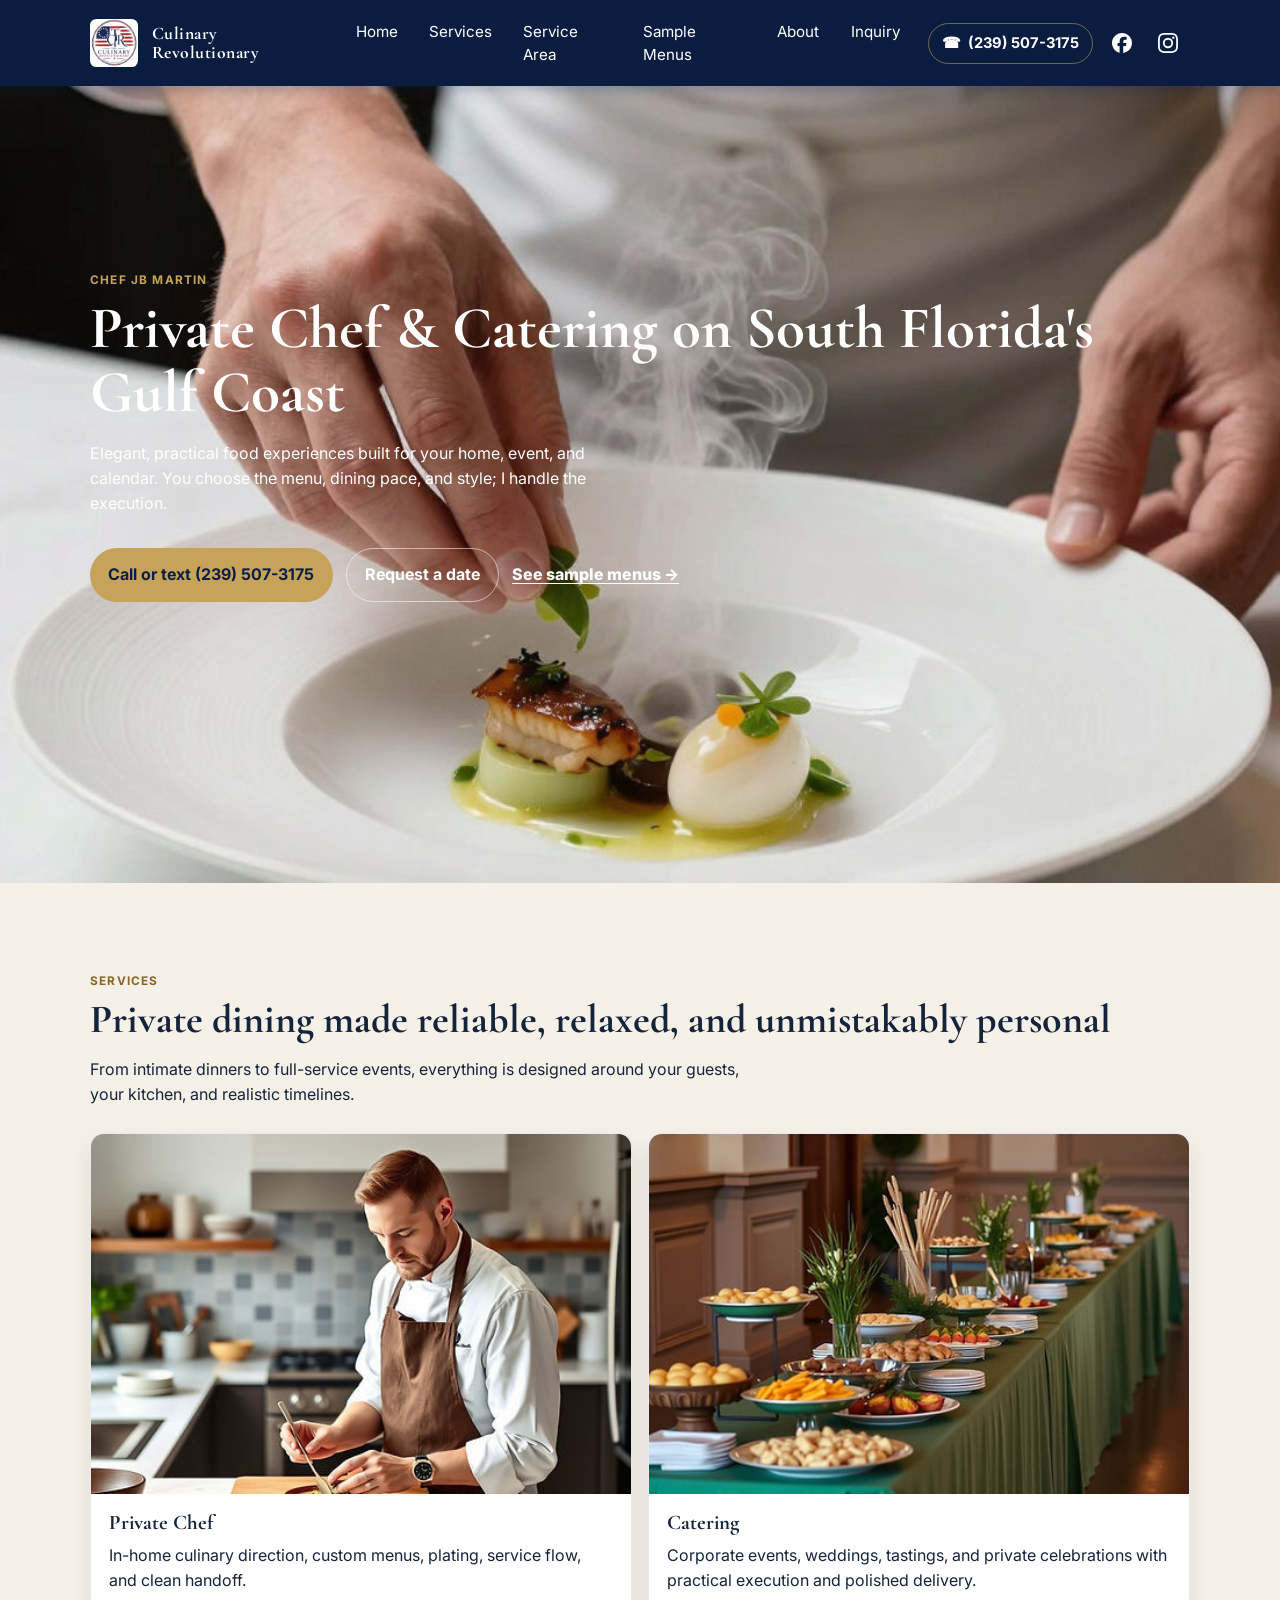
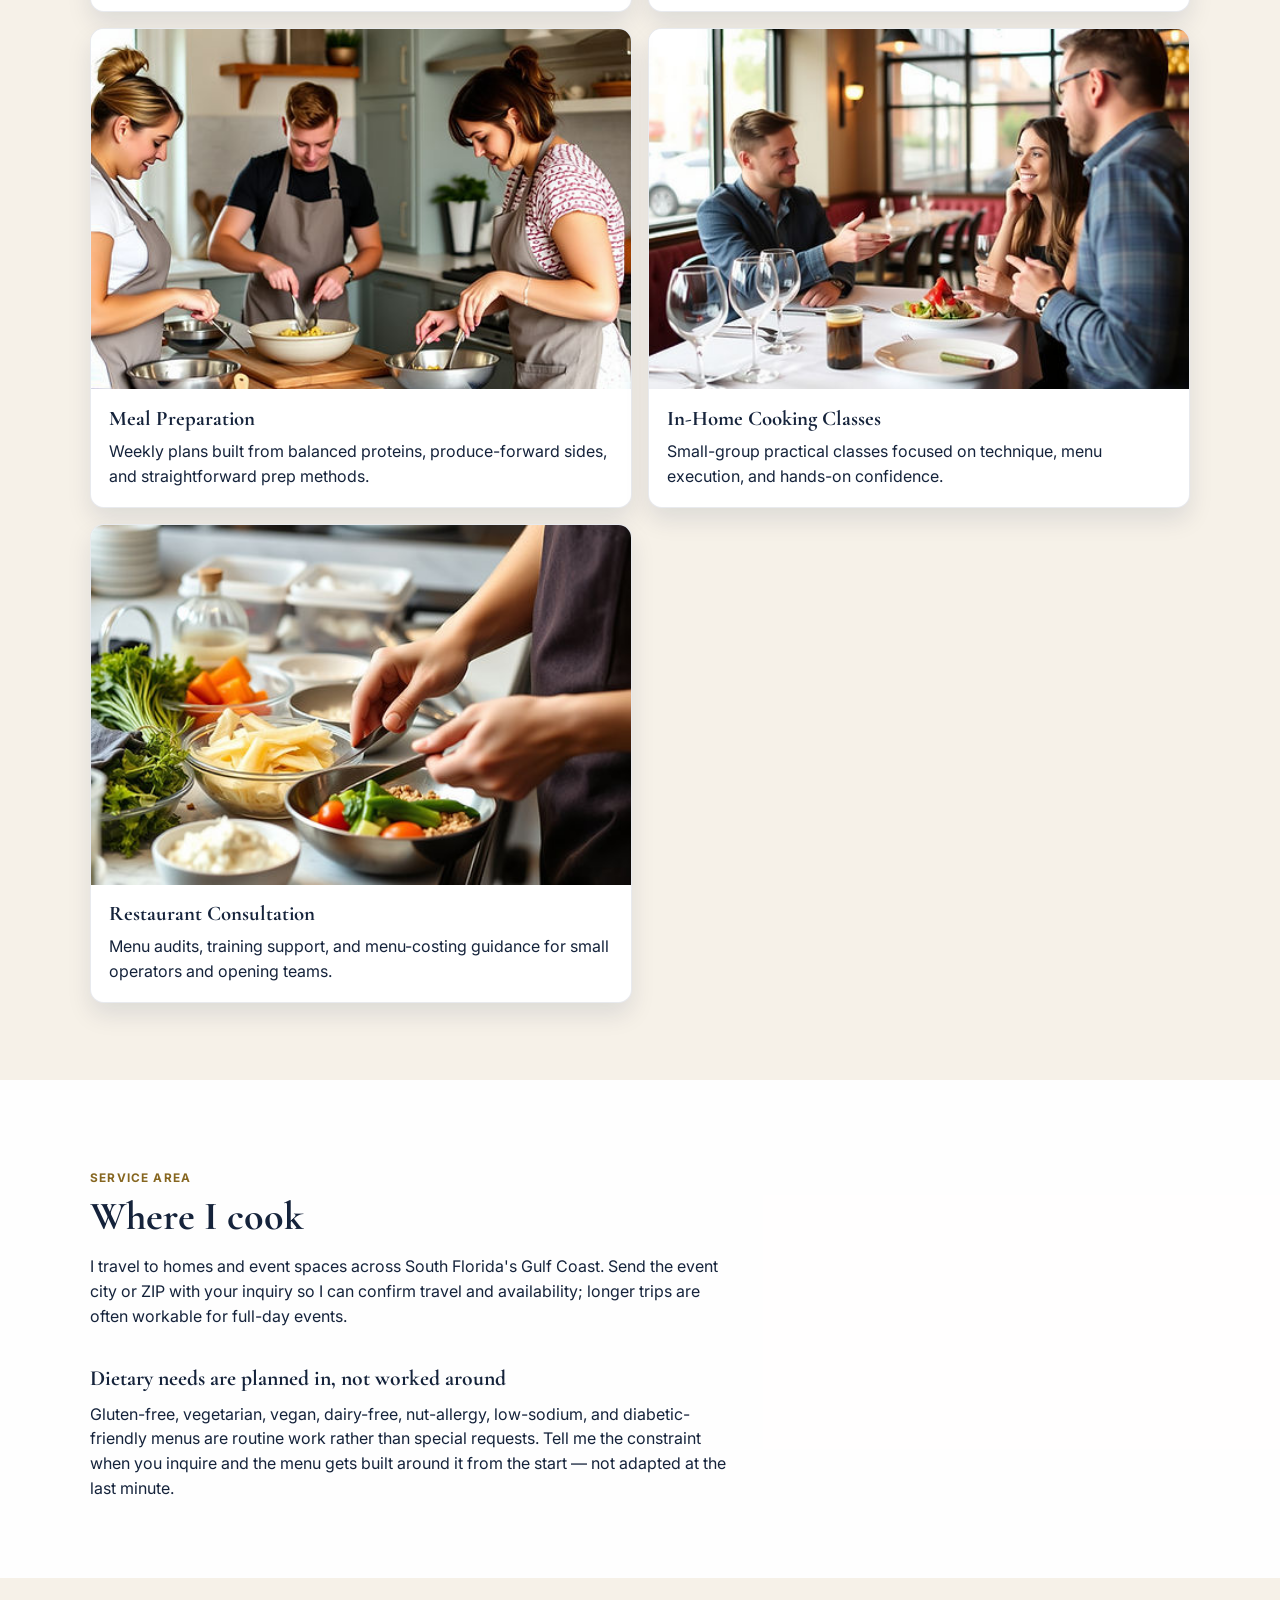
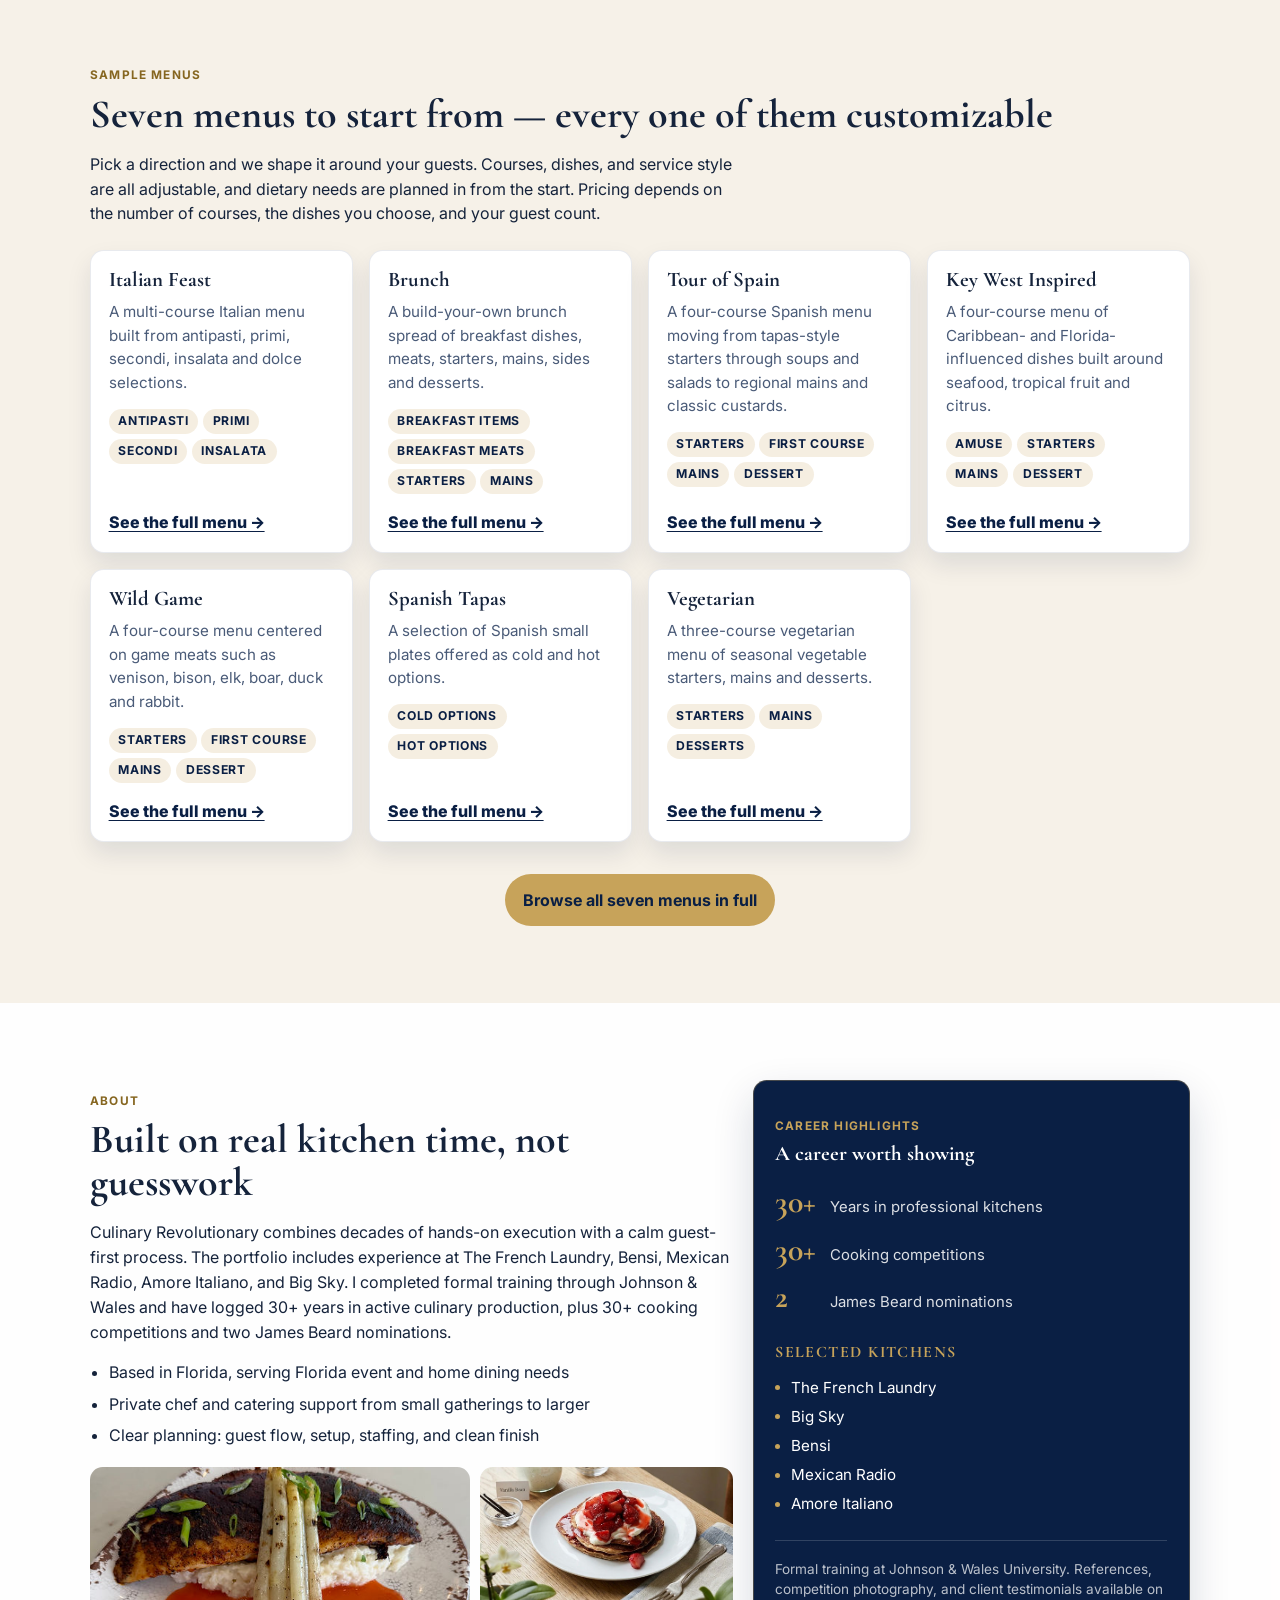
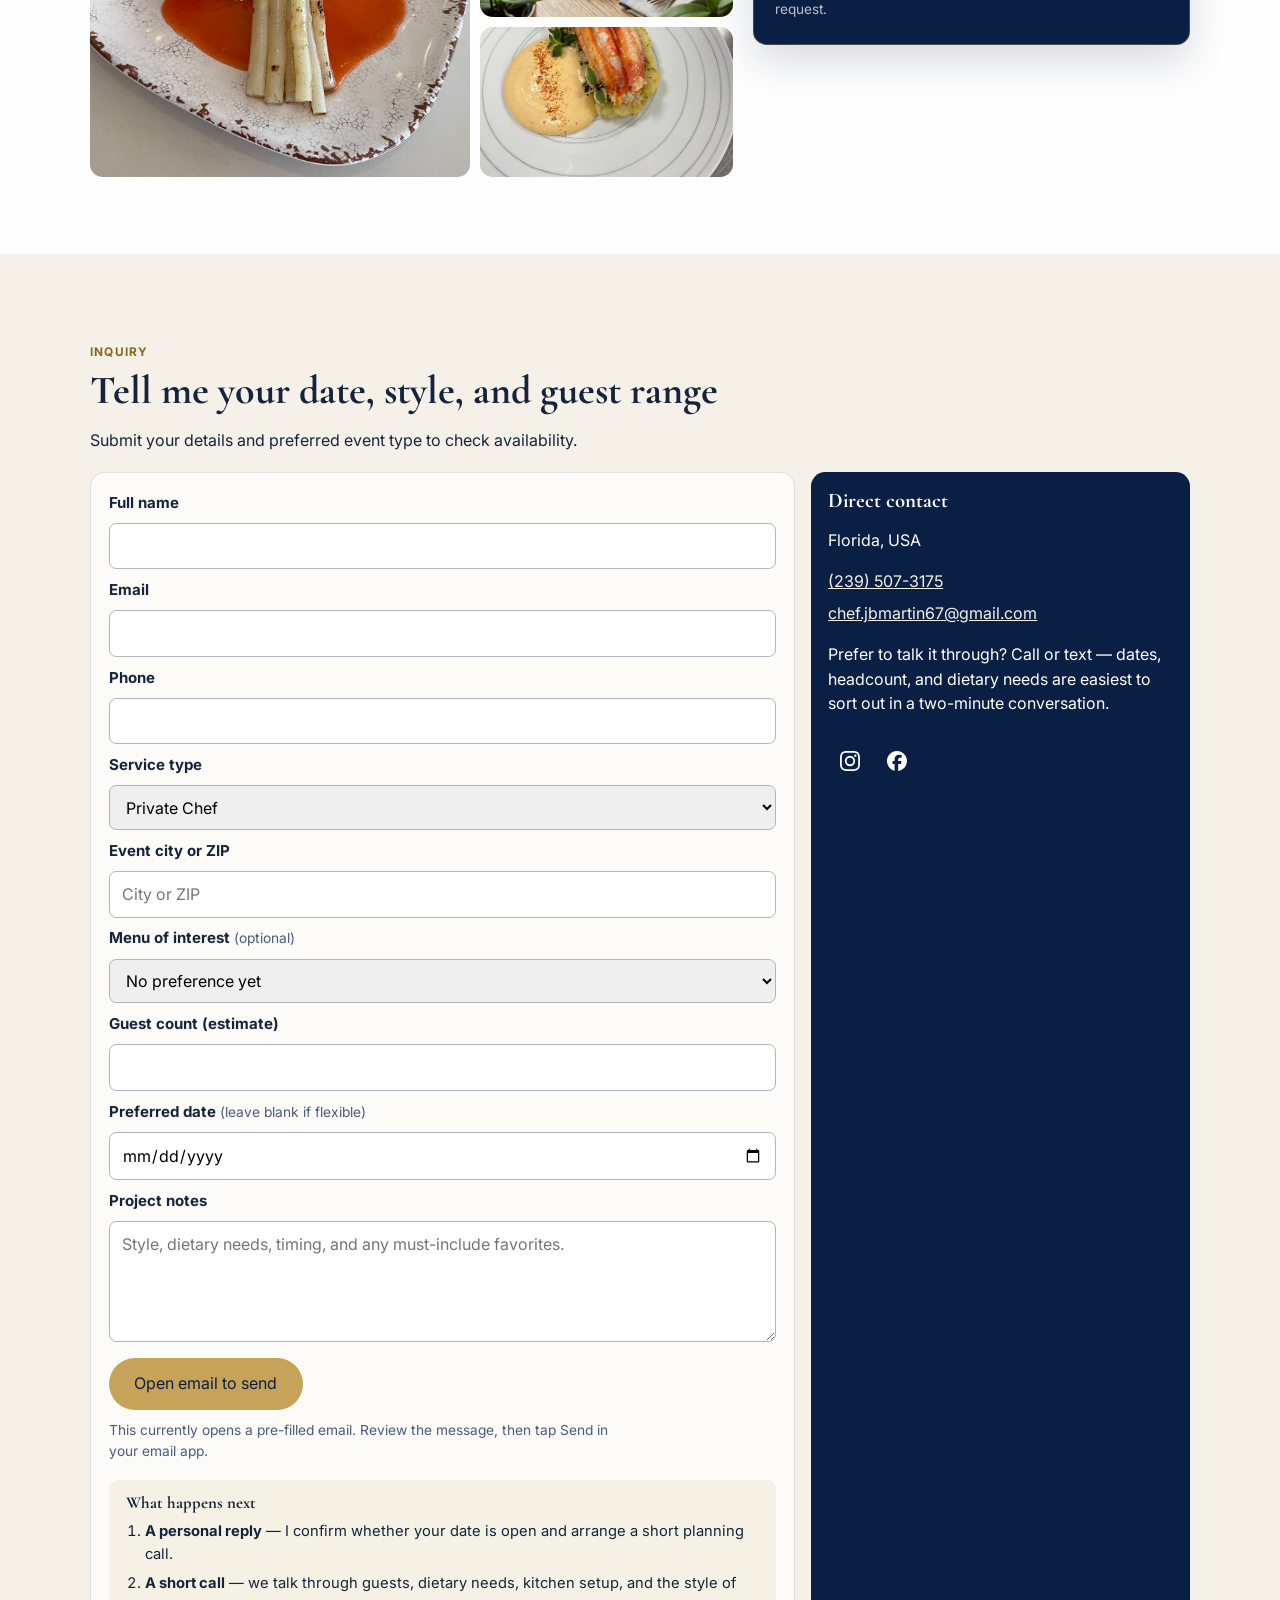
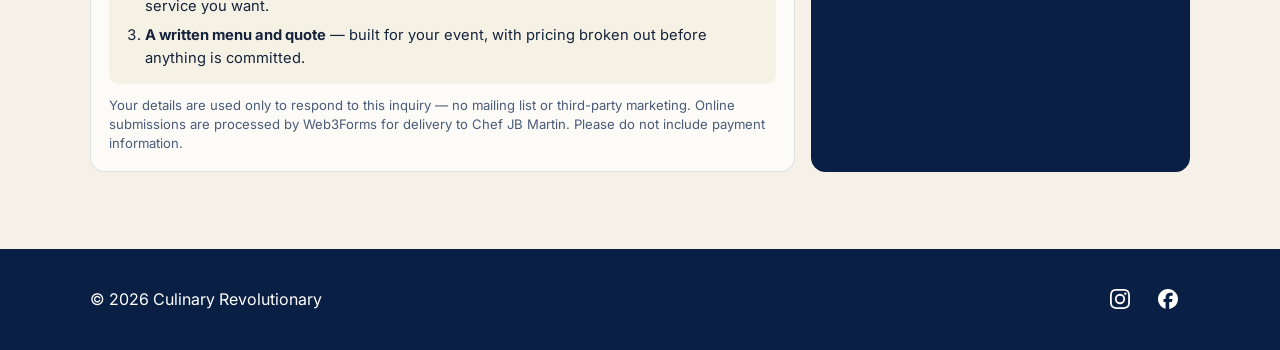
==== commit a57e7cb3: "Harden launch copy and page performance" ====
--- a/index.html
+++ b/index.html
@@ -31,7 +31,15 @@
   <link
     href="https://fonts.googleapis.com/css2?family=Cormorant+Garamond:wght@600;700&family=Inter:wght@400;500;700&display=swap"
     rel="stylesheet"
+    media="print"
+    onload="this.media='all'"
   />
+  <noscript>
+    <link
+      href="https://fonts.googleapis.com/css2?family=Cormorant+Garamond:wght@600;700&family=Inter:wght@400;500;700&display=swap"
+      rel="stylesheet"
+    />
+  </noscript>
   <style>
     /* Critical icon layout stays inline so stale browser CSS can never expose the SVG sprite. */
     .icon-sprite { position: absolute; width: 0; height: 0; overflow: hidden; }
@@ -39,7 +47,7 @@
     .social-links a { display: inline-flex; align-items: center; justify-content: center; width: 2.4rem; height: 2.4rem; }
     .social-links svg { display: block; width: 20px; height: 20px; fill: currentColor; }
   </style>
-  <link rel="stylesheet" href="styles.css?v=20260829-1" />
+  <link rel="stylesheet" href="styles.css?v=20260902-1" />
 
   <!--
     Structured data. Tells Google this is a service-area business (a chef who
@@ -409,9 +417,9 @@
           <img src="public/assets/about-chef-3.jpg" alt="Chef with a prepared dish" loading="lazy" />
         </div>
 
-        <aside class="proof-box">
+        <aside class="proof-box" aria-labelledby="career-highlights-heading">
           <p class="eyebrow">Career Highlights</p>
-          <h3>A career worth showing</h3>
+          <h3 id="career-highlights-heading">A career worth showing</h3>
 
           <ul class="stat-list">
             <li>
@@ -556,13 +564,17 @@
             ></textarea>
 
             <button id="inquiry-submit" type="submit" class="button primary">Send inquiry</button>
+            <p id="form-mode-note" class="form-mode-note" hidden>
+              This currently opens a pre-filled email. Review the message, then tap Send
+              in your email app.
+            </p>
             <p id="form-status" class="form-status" role="status" aria-live="polite" hidden></p>
             <div class="form-next">
               <h3>What happens next</h3>
               <ol>
                 <li>
-                  <strong>Within one to two business days</strong> — I reply personally to
-                  confirm whether your date is open.
+                  <strong>A personal reply</strong> — I confirm whether your date is open
+                  and arrange a short planning call.
                 </li>
                 <li>
                   <strong>A short call</strong> — we talk through guests, dietary needs,
@@ -575,13 +587,14 @@
               </ol>
             </div>
             <p class="form-privacy">
-              Your details go straight to Chef JB Martin — no mailing list, no third-party
-              marketing. Please do not include payment information.
+              Your details are used only to respond to this inquiry — no mailing list or
+              third-party marketing. Online submissions are processed by Web3Forms for
+              delivery to Chef JB Martin. Please do not include payment information.
             </p>
           </form>
 
-          <aside class="contact-card" aria-label="Direct contact">
-            <h3>Direct contact</h3>
+          <aside class="contact-card" aria-labelledby="direct-contact-heading">
+            <h3 id="direct-contact-heading">Direct contact</h3>
             <p>Florida, USA</p>
             <a href="tel:+12395073175">(239) 507-3175</a>
             <a href="mailto:chef.jbmartin67@gmail.com">chef.jbmartin67@gmail.com</a>
@@ -651,6 +664,6 @@
     </div>
   </footer>
 
-  <script src="script.js?v=20260829-1"></script>
+  <script src="script.js?v=20260902-1"></script>
 </body>
 </html>
--- a/styles.css
+++ b/styles.css
@@ -372,6 +372,14 @@
   margin: 0.25rem 0 0;
   color: #1f5d17;
   font-weight: 700;
+}
+
+.form-mode-note {
+  margin: 0.1rem 0 0;
+  max-width: 58ch;
+  color: var(--slate);
+  font-size: 0.86rem;
+  line-height: 1.5;
 }
 
 .site-footer {
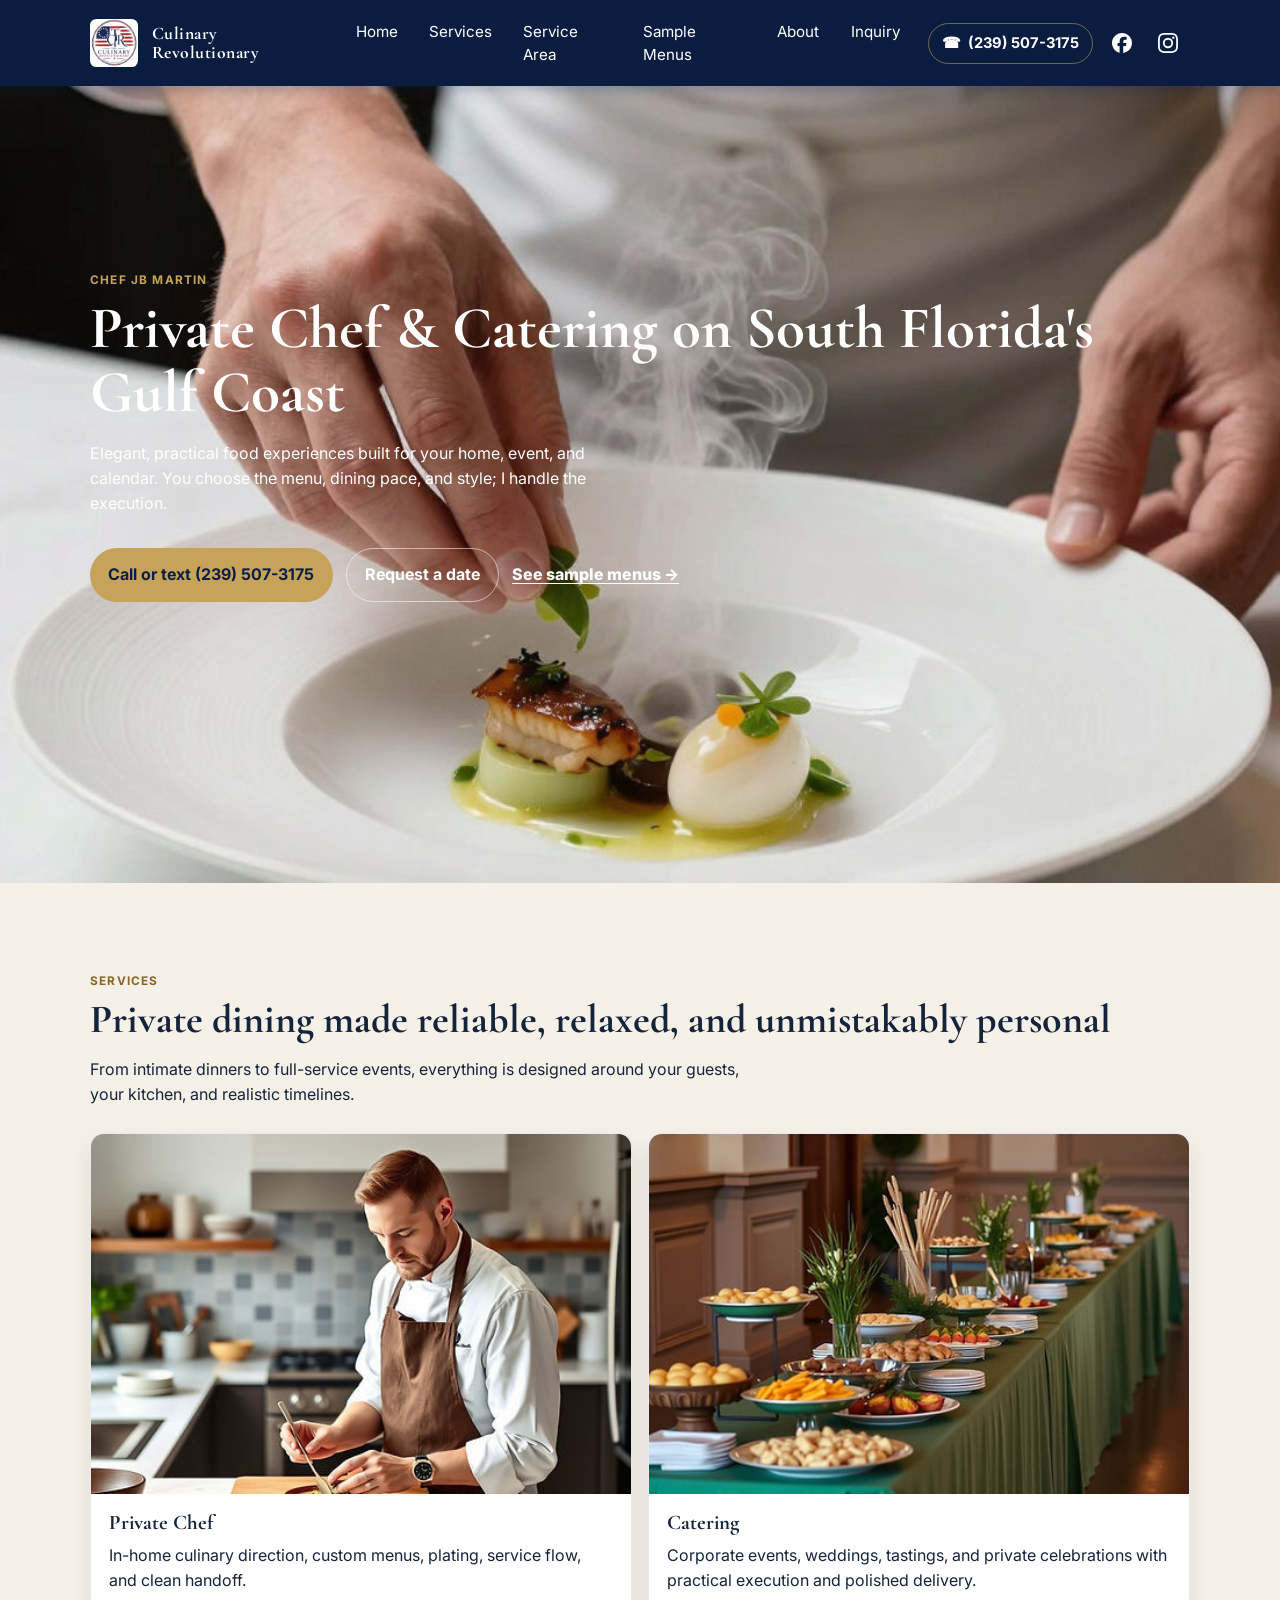
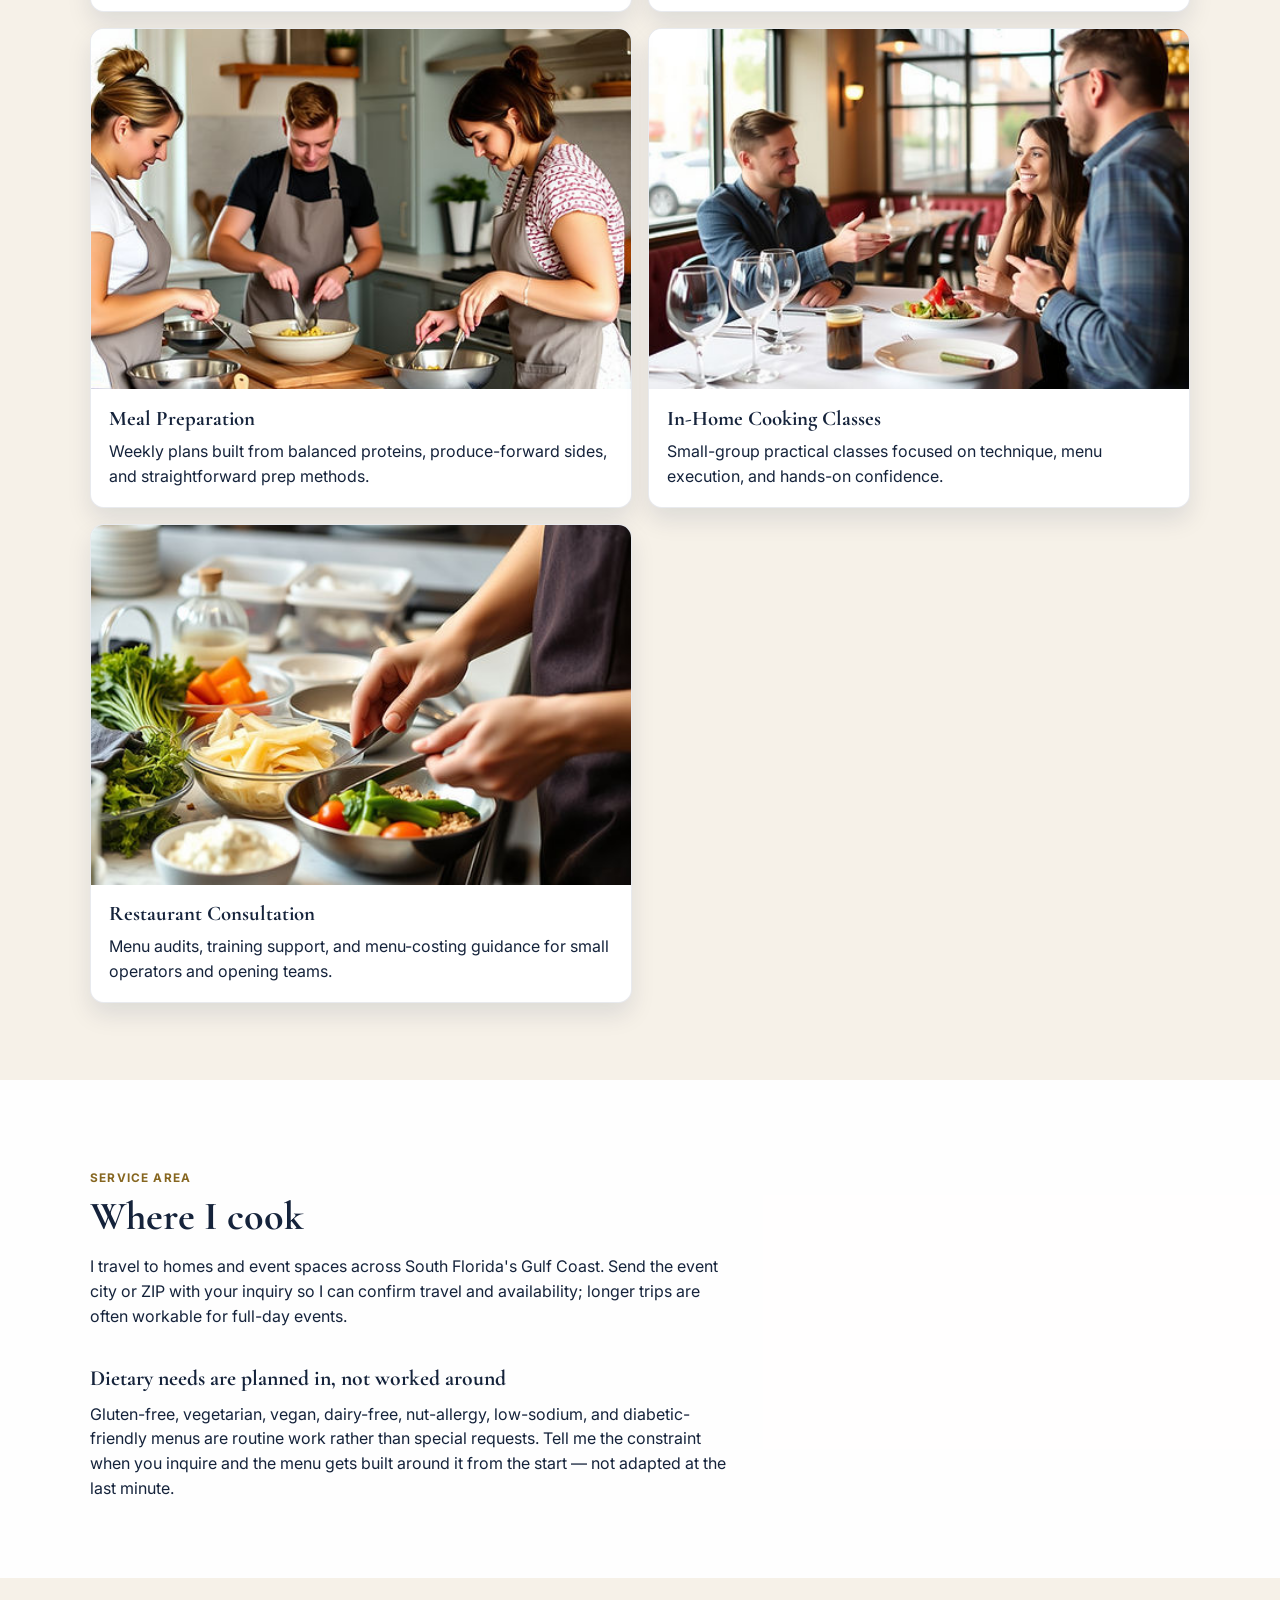
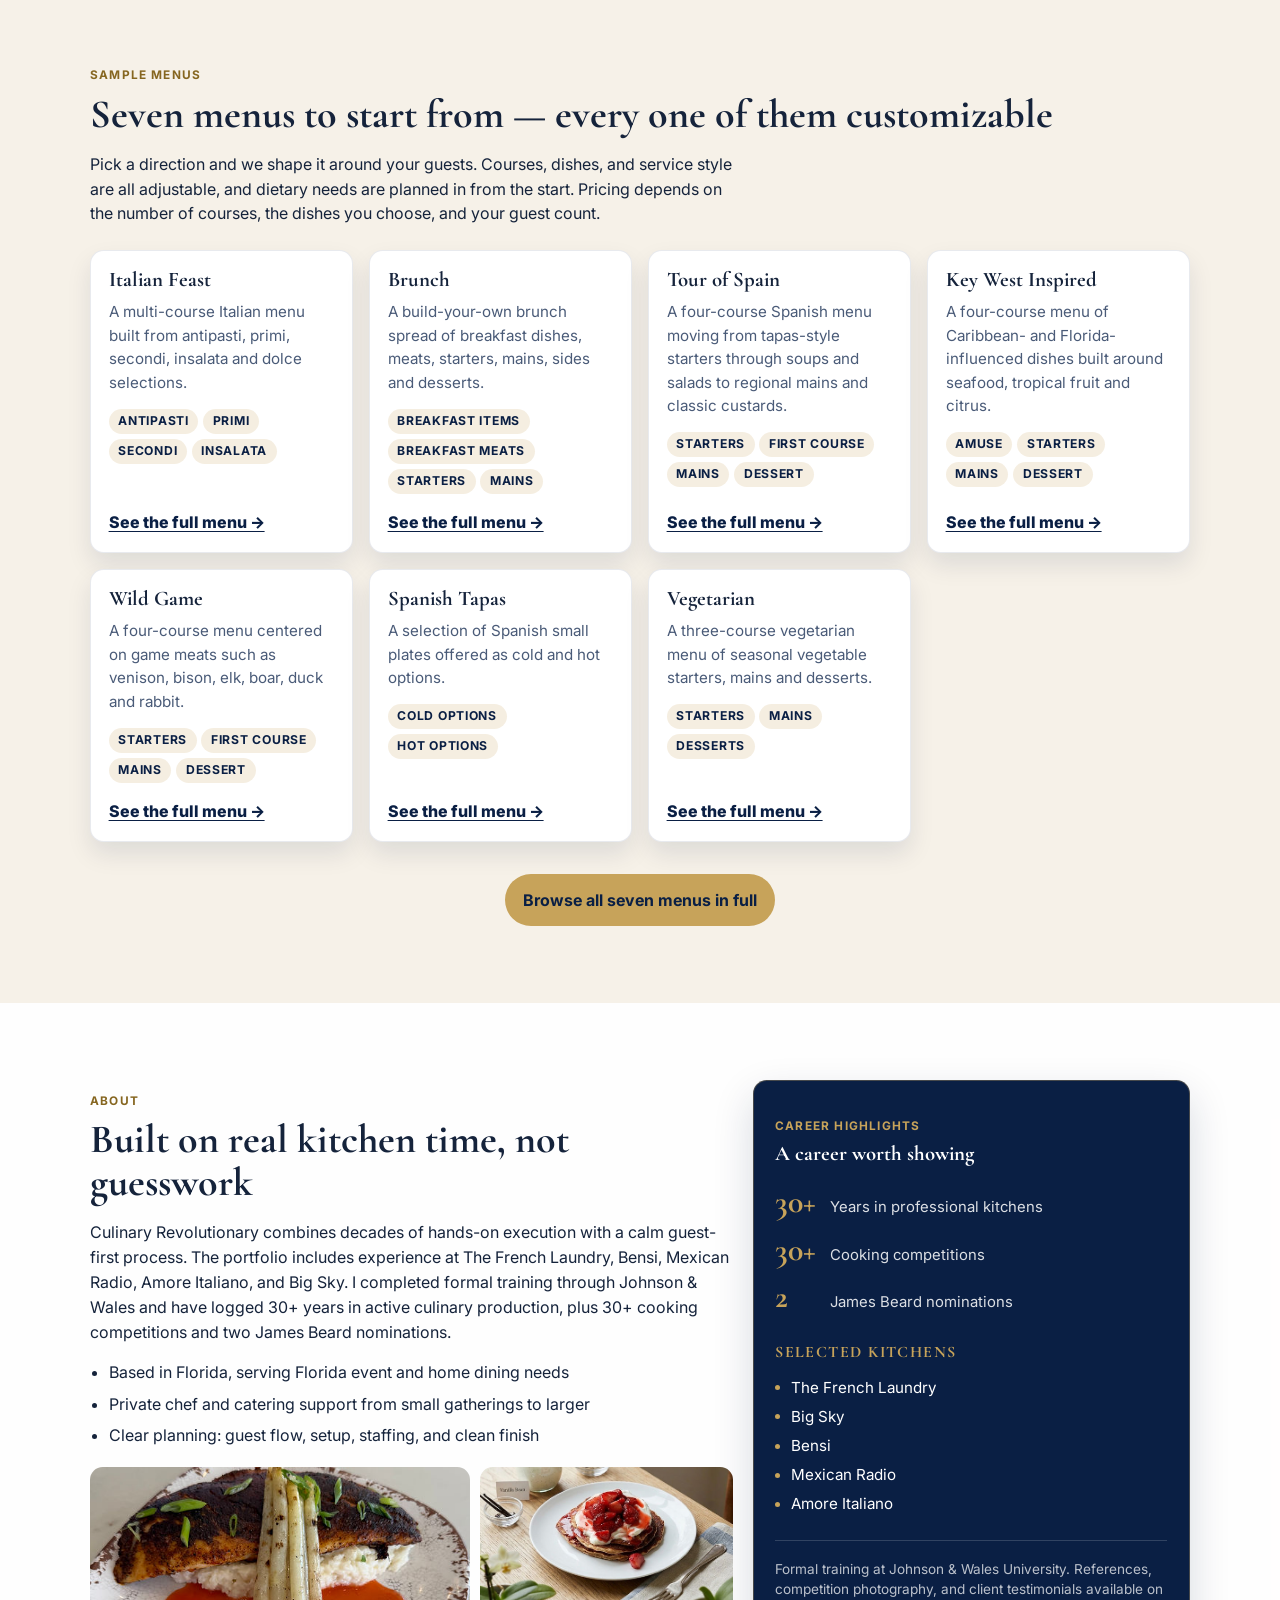
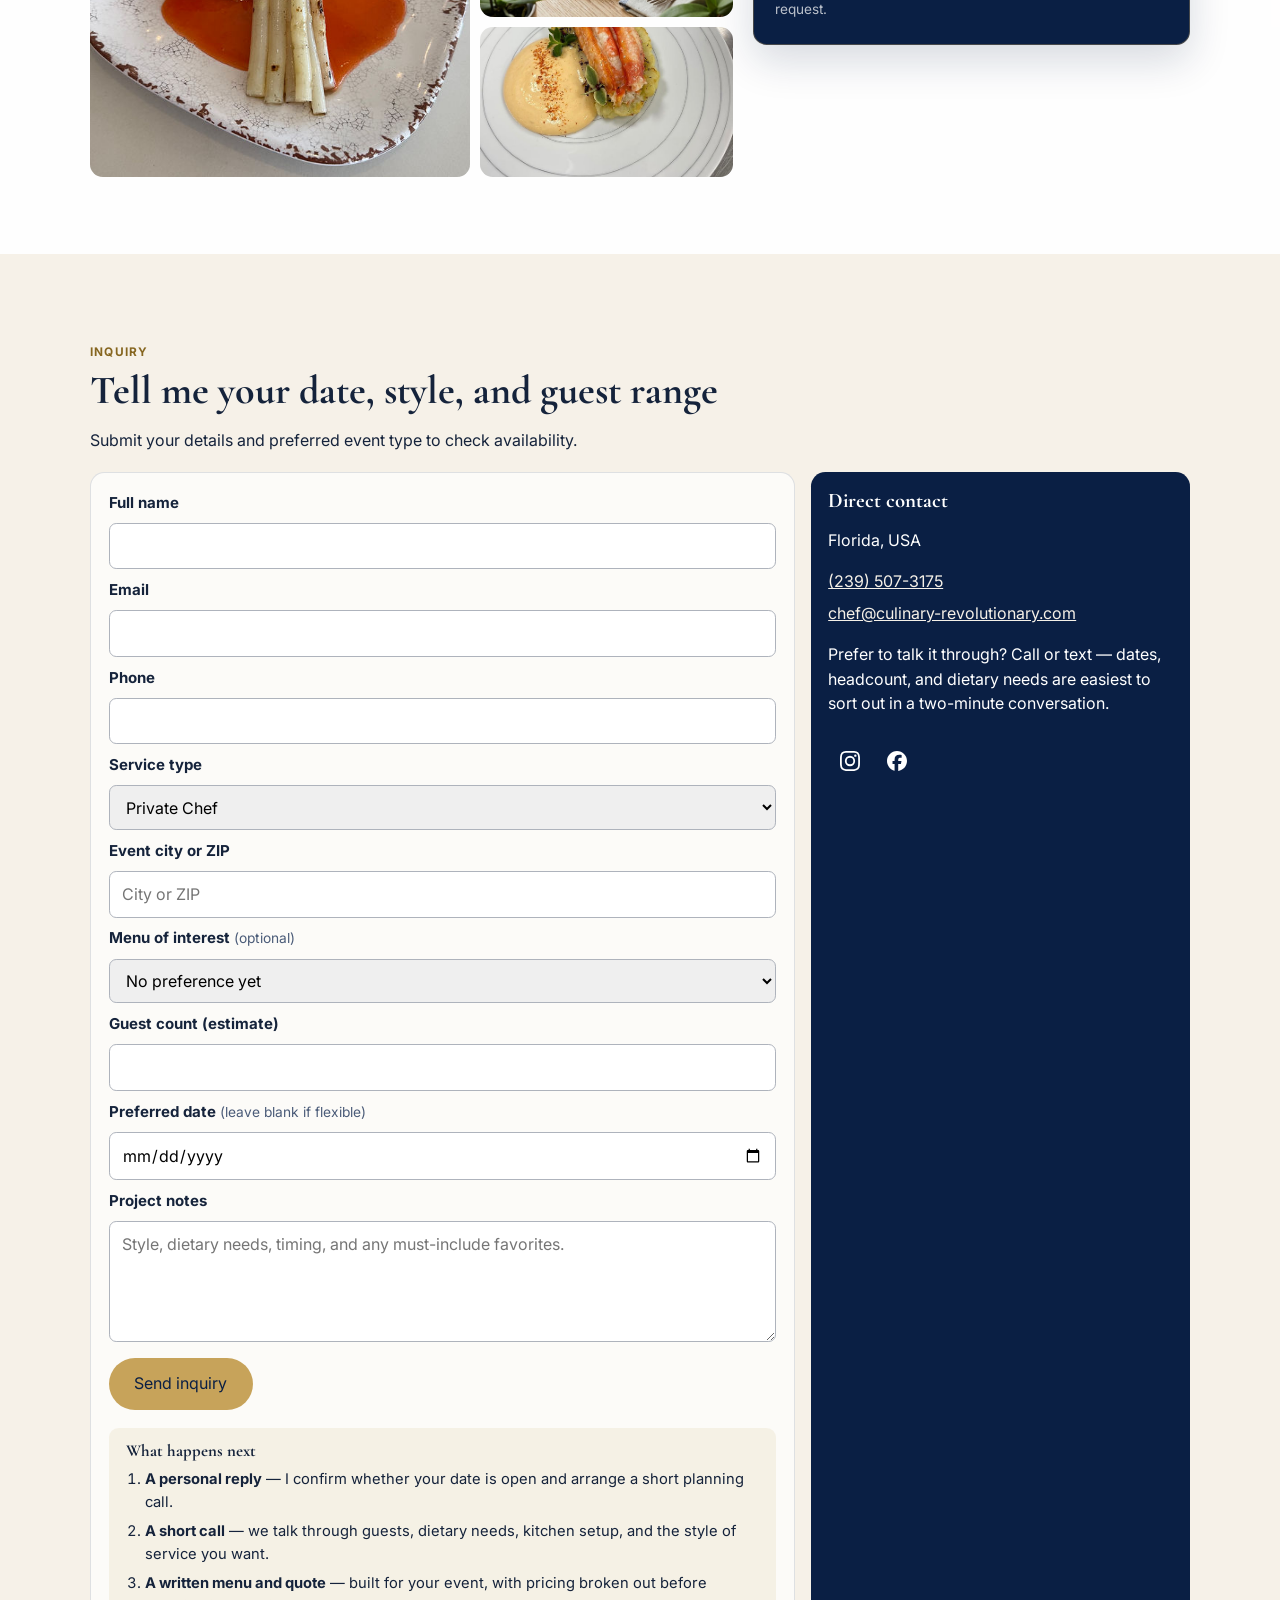
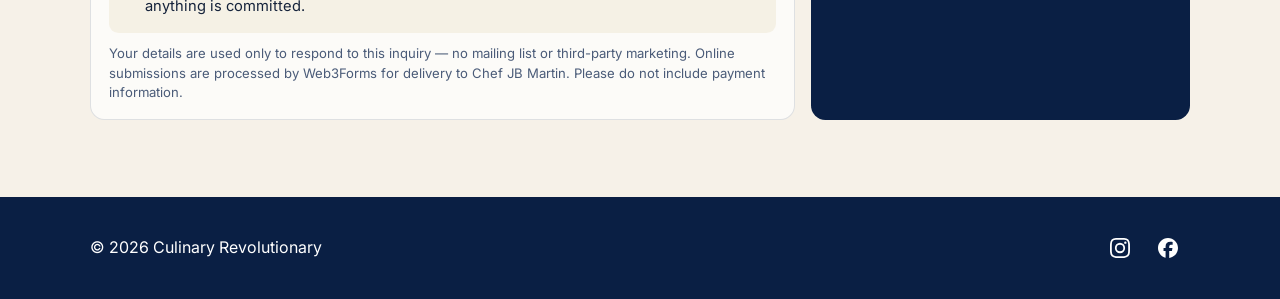
==== commit a505ffbf: "Activate business-email inquiry form on production domain" ====
--- a/index.html
+++ b/index.html
@@ -9,7 +9,7 @@
     content="Chef JB Martin brings private dinners, event catering, weekly meal prep and cooking classes to homes across South Florida's Gulf Coast. Call (239) 507-3175."
   />
   <meta name="theme-color" content="#0a1f44" />
-  <link rel="canonical" href="https://www.culinary-revolutionary.com/" />
+  <link rel="canonical" href="https://culinary-revolutionary.com/" />
 
   <meta property="og:type" content="website" />
   <meta property="og:site_name" content="Culinary Revolutionary" />
@@ -18,9 +18,9 @@
     property="og:description"
     content="Chef JB Martin brings private dinners, event catering, weekly meal prep and cooking classes to homes across South Florida's Gulf Coast."
   />
-  <meta property="og:image" content="https://www.culinary-revolutionary.com/public/assets/hero.jpg" />
+  <meta property="og:image" content="https://culinary-revolutionary.com/public/assets/hero.jpg" />
   <meta property="og:image:alt" content="Chef JB Martin plating a private dinner course." />
-  <meta property="og:url" content="https://www.culinary-revolutionary.com/" />
+  <meta property="og:url" content="https://culinary-revolutionary.com/" />
   <meta name="twitter:card" content="summary_large_image" />
 
   <link rel="icon" href="favicon.ico" sizes="any" />
@@ -63,17 +63,17 @@
     "@graph": [
       {
         "@type": "LocalBusiness",
-        "@id": "https://www.culinary-revolutionary.com/#business",
+        "@id": "https://culinary-revolutionary.com/#business",
         "name": "Culinary Revolutionary",
         "alternateName": "Culinary Revolutionary — Chef JB Martin",
         "description": "Private chef, catering, meal preparation, in-home cooking classes and restaurant consultation serving South Florida's Gulf Coast.",
-        "url": "https://www.culinary-revolutionary.com/",
+        "url": "https://culinary-revolutionary.com/",
         "telephone": "+1-239-507-3175",
-        "logo": "https://www.culinary-revolutionary.com/public/assets/logo-256.png",
+        "logo": "https://culinary-revolutionary.com/public/assets/logo-256.png",
         "image": [
-          "https://www.culinary-revolutionary.com/public/assets/hero.jpg",
-          "https://www.culinary-revolutionary.com/public/assets/service-private-chef.jpg",
-          "https://www.culinary-revolutionary.com/public/assets/service-catering.jpg"
+          "https://culinary-revolutionary.com/public/assets/hero.jpg",
+          "https://culinary-revolutionary.com/public/assets/service-private-chef.jpg",
+          "https://culinary-revolutionary.com/public/assets/service-catering.jpg"
         ],
         "currenciesAccepted": "USD",
         "areaServed": {
@@ -89,30 +89,30 @@
           "https://www.instagram.com/culinary_revolutionary_",
           "https://www.facebook.com/people/Culinary-Revolutionary/61590884438081/"
         ],
-        "founder": { "@id": "https://www.culinary-revolutionary.com/#chef" },
-        "employee": { "@id": "https://www.culinary-revolutionary.com/#chef" },
+        "founder": { "@id": "https://culinary-revolutionary.com/#chef" },
+        "employee": { "@id": "https://culinary-revolutionary.com/#chef" },
         "makesOffer": [
-          { "@type": "Offer", "itemOffered": { "@type": "Service", "name": "Private Chef", "serviceType": "Private chef service", "description": "In-home custom menus, plating, service flow and clean handoff.", "provider": { "@id": "https://www.culinary-revolutionary.com/#business" } } },
-          { "@type": "Offer", "itemOffered": { "@type": "Service", "name": "Catering", "serviceType": "Event catering", "description": "Corporate events, weddings, tastings and private celebrations.", "provider": { "@id": "https://www.culinary-revolutionary.com/#business" } } },
-          { "@type": "Offer", "itemOffered": { "@type": "Service", "name": "Meal Preparation", "serviceType": "Weekly meal preparation", "description": "Weekly plans of balanced proteins and produce-forward sides.", "provider": { "@id": "https://www.culinary-revolutionary.com/#business" } } },
-          { "@type": "Offer", "itemOffered": { "@type": "Service", "name": "In-Home Cooking Classes", "serviceType": "Cooking class", "description": "Small-group hands-on classes in technique and menu execution.", "provider": { "@id": "https://www.culinary-revolutionary.com/#business" } } },
-          { "@type": "Offer", "itemOffered": { "@type": "Service", "name": "Restaurant Consultation", "serviceType": "Restaurant consulting", "description": "Menu audits, training support and menu-costing guidance.", "provider": { "@id": "https://www.culinary-revolutionary.com/#business" } } }
+          { "@type": "Offer", "itemOffered": { "@type": "Service", "name": "Private Chef", "serviceType": "Private chef service", "description": "In-home custom menus, plating, service flow and clean handoff.", "provider": { "@id": "https://culinary-revolutionary.com/#business" } } },
+          { "@type": "Offer", "itemOffered": { "@type": "Service", "name": "Catering", "serviceType": "Event catering", "description": "Corporate events, weddings, tastings and private celebrations.", "provider": { "@id": "https://culinary-revolutionary.com/#business" } } },
+          { "@type": "Offer", "itemOffered": { "@type": "Service", "name": "Meal Preparation", "serviceType": "Weekly meal preparation", "description": "Weekly plans of balanced proteins and produce-forward sides.", "provider": { "@id": "https://culinary-revolutionary.com/#business" } } },
+          { "@type": "Offer", "itemOffered": { "@type": "Service", "name": "In-Home Cooking Classes", "serviceType": "Cooking class", "description": "Small-group hands-on classes in technique and menu execution.", "provider": { "@id": "https://culinary-revolutionary.com/#business" } } },
+          { "@type": "Offer", "itemOffered": { "@type": "Service", "name": "Restaurant Consultation", "serviceType": "Restaurant consulting", "description": "Menu audits, training support and menu-costing guidance.", "provider": { "@id": "https://culinary-revolutionary.com/#business" } } }
         ]
       },
       {
         "@type": "Person",
-        "@id": "https://www.culinary-revolutionary.com/#chef",
+        "@id": "https://culinary-revolutionary.com/#chef",
         "name": "JB Martin",
         "jobTitle": "Private Chef",
         "telephone": "+1-239-507-3175",
-        "worksFor": { "@id": "https://www.culinary-revolutionary.com/#business" }
+        "worksFor": { "@id": "https://culinary-revolutionary.com/#business" }
       },
       {
         "@type": "WebSite",
-        "@id": "https://www.culinary-revolutionary.com/#website",
-        "url": "https://www.culinary-revolutionary.com/",
+        "@id": "https://culinary-revolutionary.com/#website",
+        "url": "https://culinary-revolutionary.com/",
         "name": "Culinary Revolutionary",
-        "publisher": { "@id": "https://www.culinary-revolutionary.com/#business" }
+        "publisher": { "@id": "https://culinary-revolutionary.com/#business" }
       }
     ]
   }
@@ -476,20 +476,17 @@
               To change the destination inbox later, request a new key for the
               new address and replace it here. Nothing else changes.
             -->
-            <input type="hidden" name="access_key" value="PASTE_WEB3FORMS_ACCESS_KEY_HERE" />
+            <input type="hidden" name="access_key" value="888664be-b027-4511-85c3-f4d928192a07" />
             <input type="hidden" name="subject" value="New website inquiry — Culinary Revolutionary" />
             <input type="hidden" name="from_name" value="culinary-revolutionary.com" />
             <!--
-              Only used when JavaScript is unavailable (the JS path redirects
-              itself). Web3Forms' free plan requires this to be on the SAME
-              origin the form was served from, so it tracks wherever the site
-              currently lives. CHANGE THIS at the custom-domain cutover to
-              https://www.culinary-revolutionary.com/thank-you.html
+              Used when JavaScript is unavailable. Keep this on the site's
+              canonical origin; the JavaScript path uses a relative redirect.
             -->
             <input
               type="hidden"
               name="redirect"
-              value="https://canadaornaw.github.io/culinary-revolutionary-preview/thank-you.html"
+              value="https://culinary-revolutionary.com/thank-you.html"
             />
 
             <!-- Web3Forms' native honeypot. Bots tick it; people never see it. -->
@@ -597,7 +594,7 @@
             <h3 id="direct-contact-heading">Direct contact</h3>
             <p>Florida, USA</p>
             <a href="tel:+12395073175">(239) 507-3175</a>
-            <a href="mailto:chef.jbmartin67@gmail.com">chef.jbmartin67@gmail.com</a>
+            <a href="mailto:chef@culinary-revolutionary.com">chef@culinary-revolutionary.com</a>
 
             <p class="contact-note">
               Prefer to talk it through? Call or text — dates, headcount, and dietary
@@ -664,6 +661,6 @@
     </div>
   </footer>
 
-  <script src="script.js?v=20260902-1"></script>
+  <script src="script.js?v=20260910-1"></script>
 </body>
 </html>
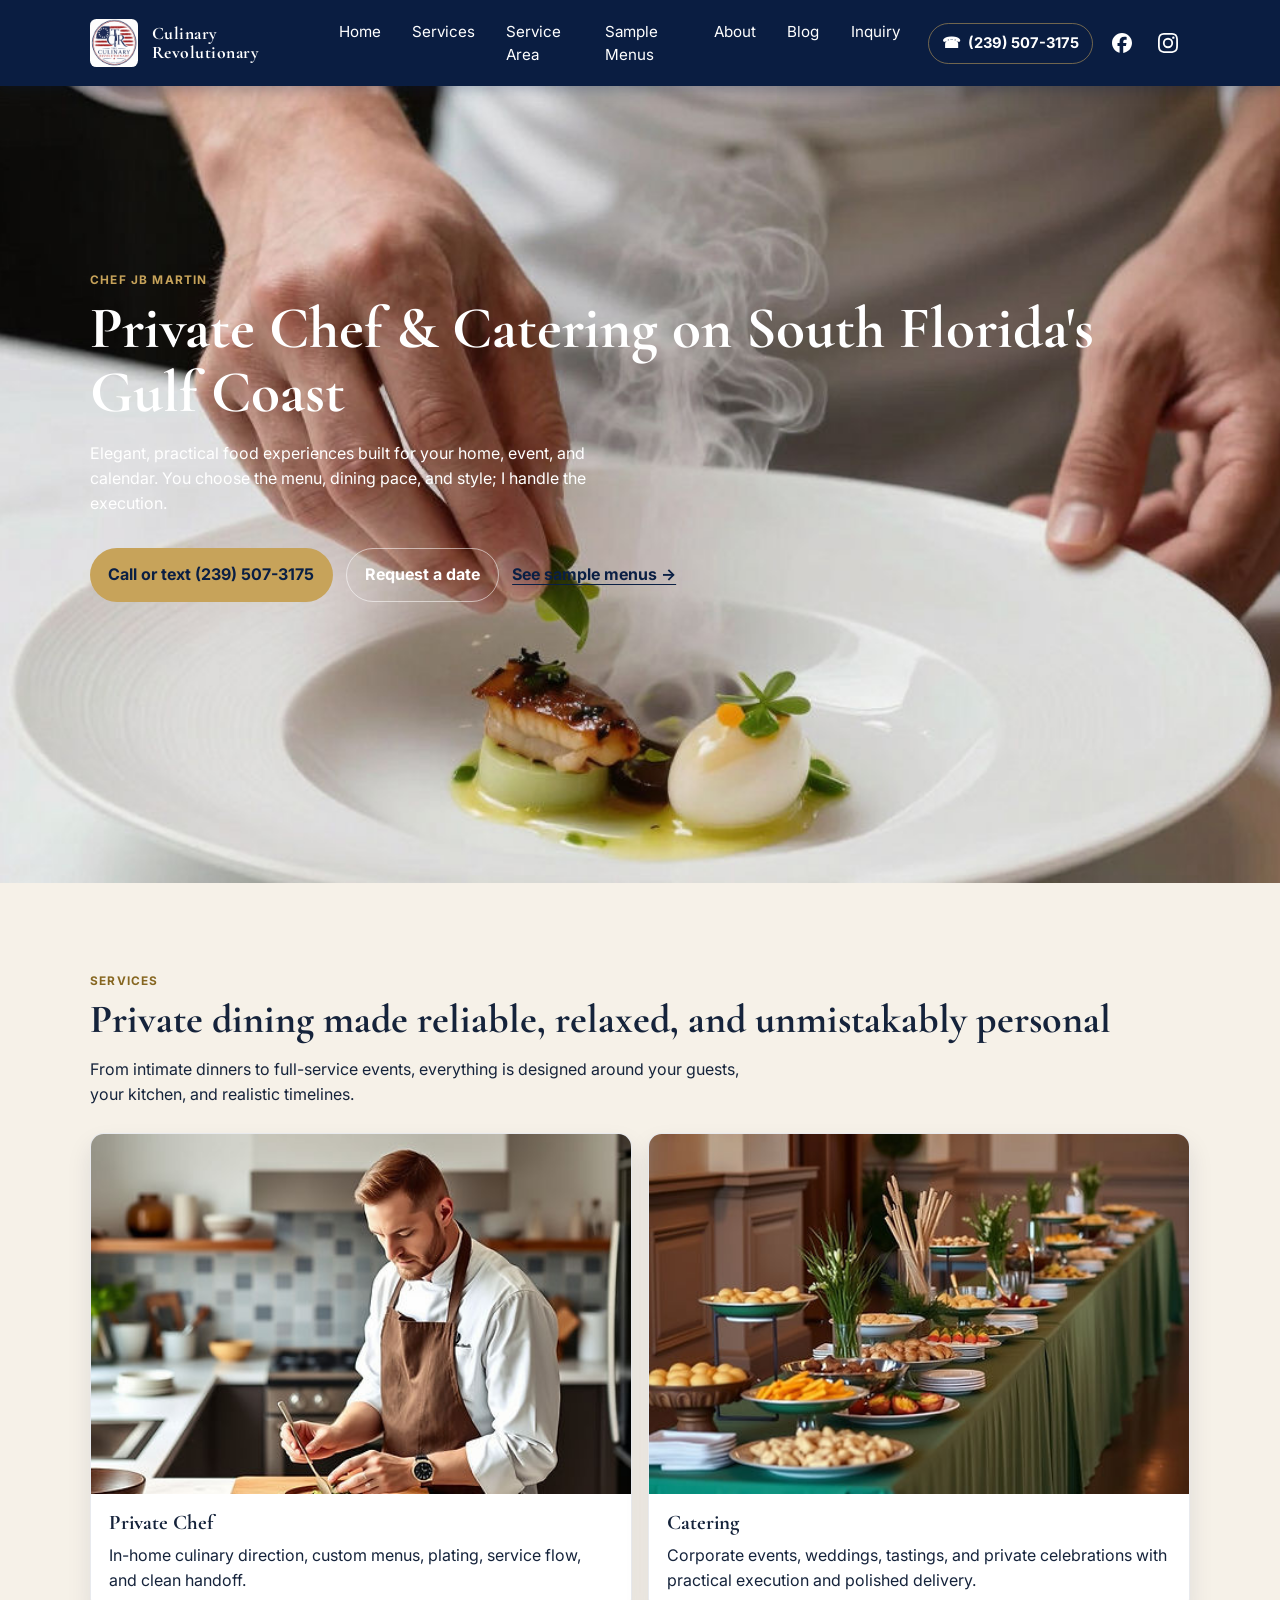
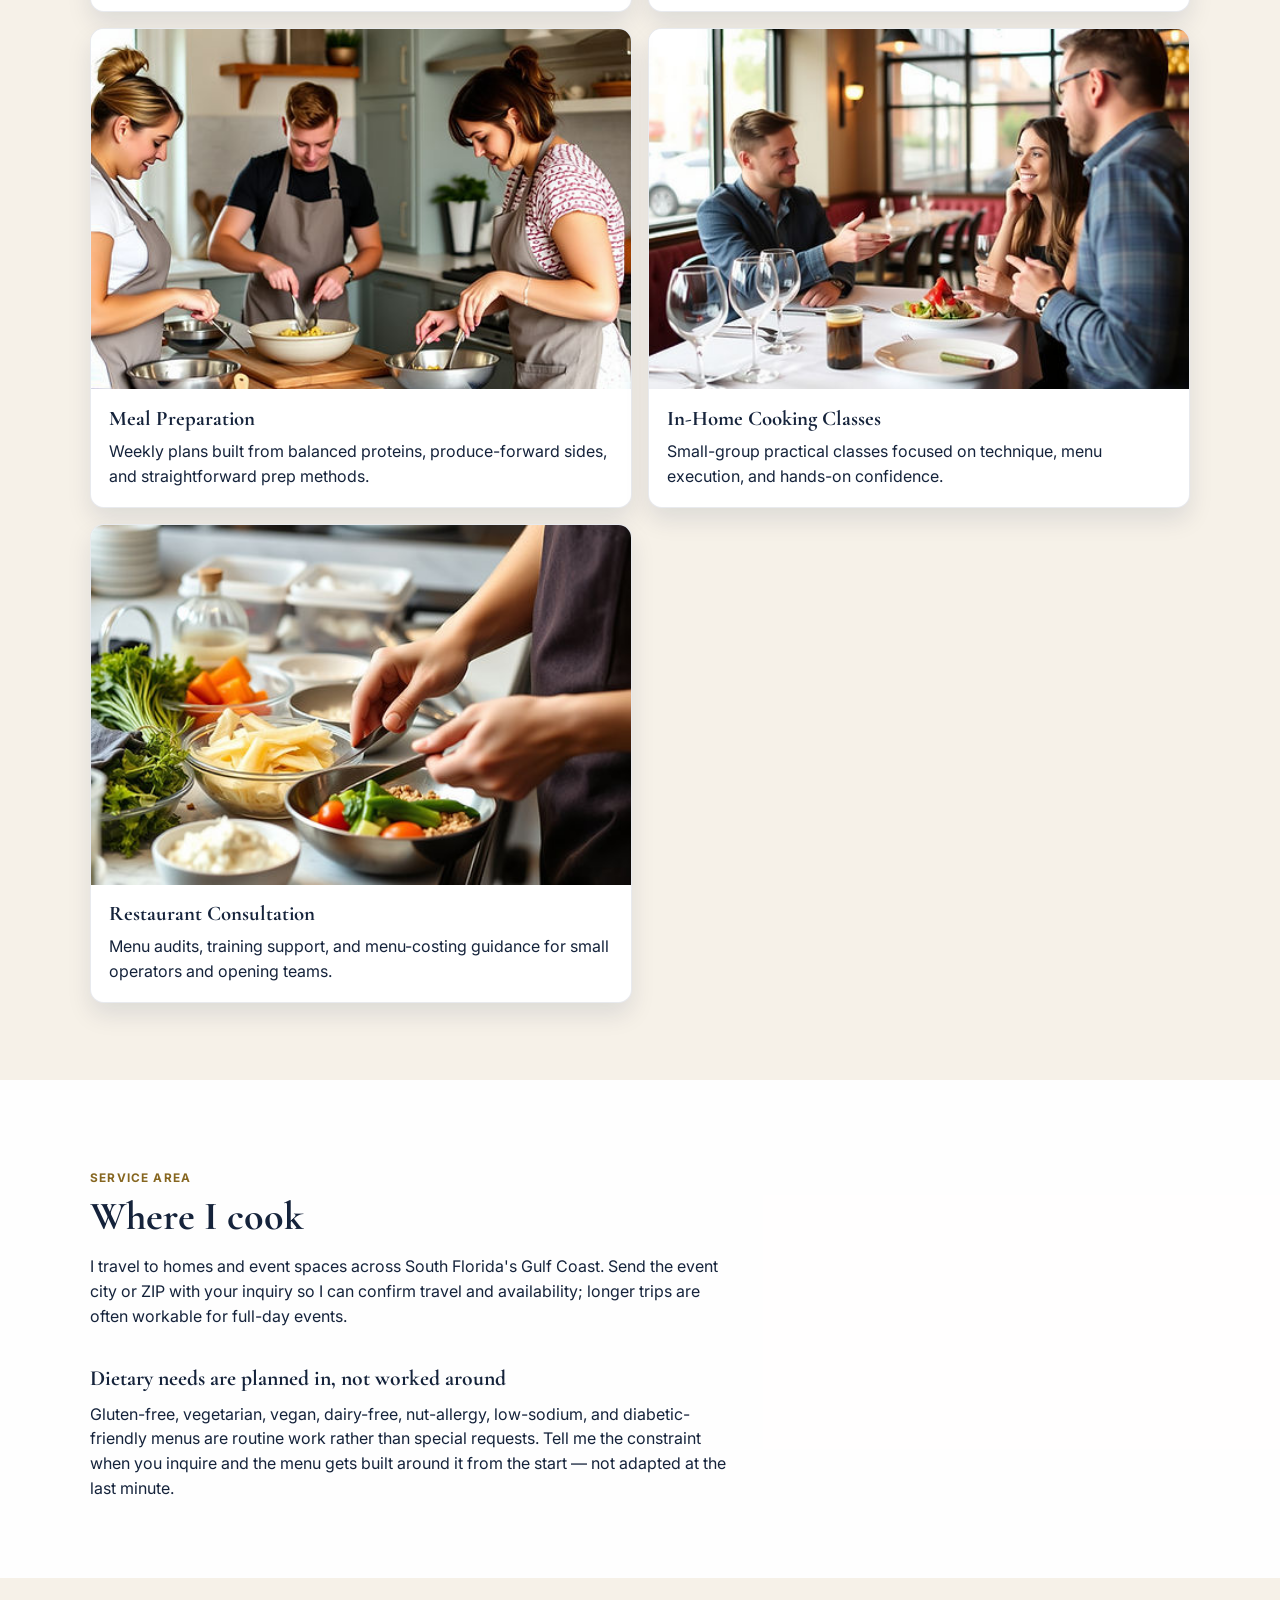
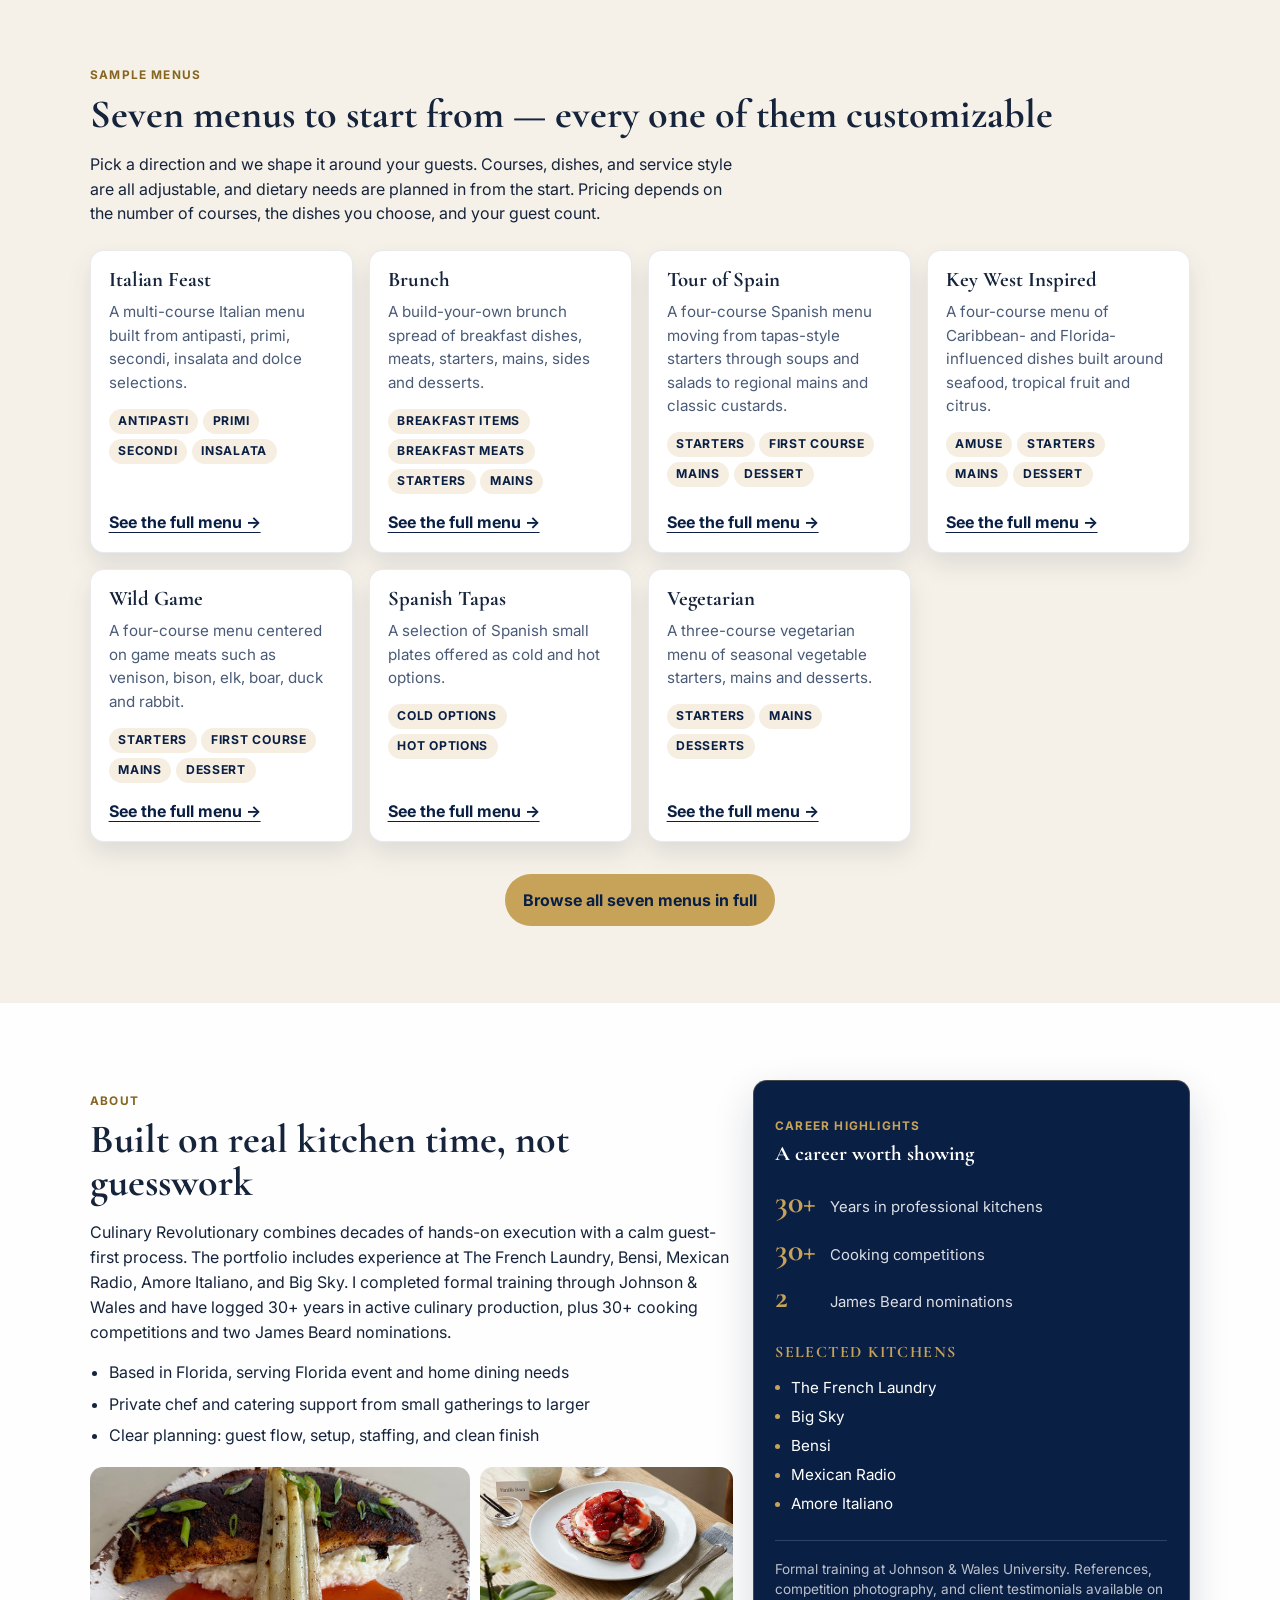
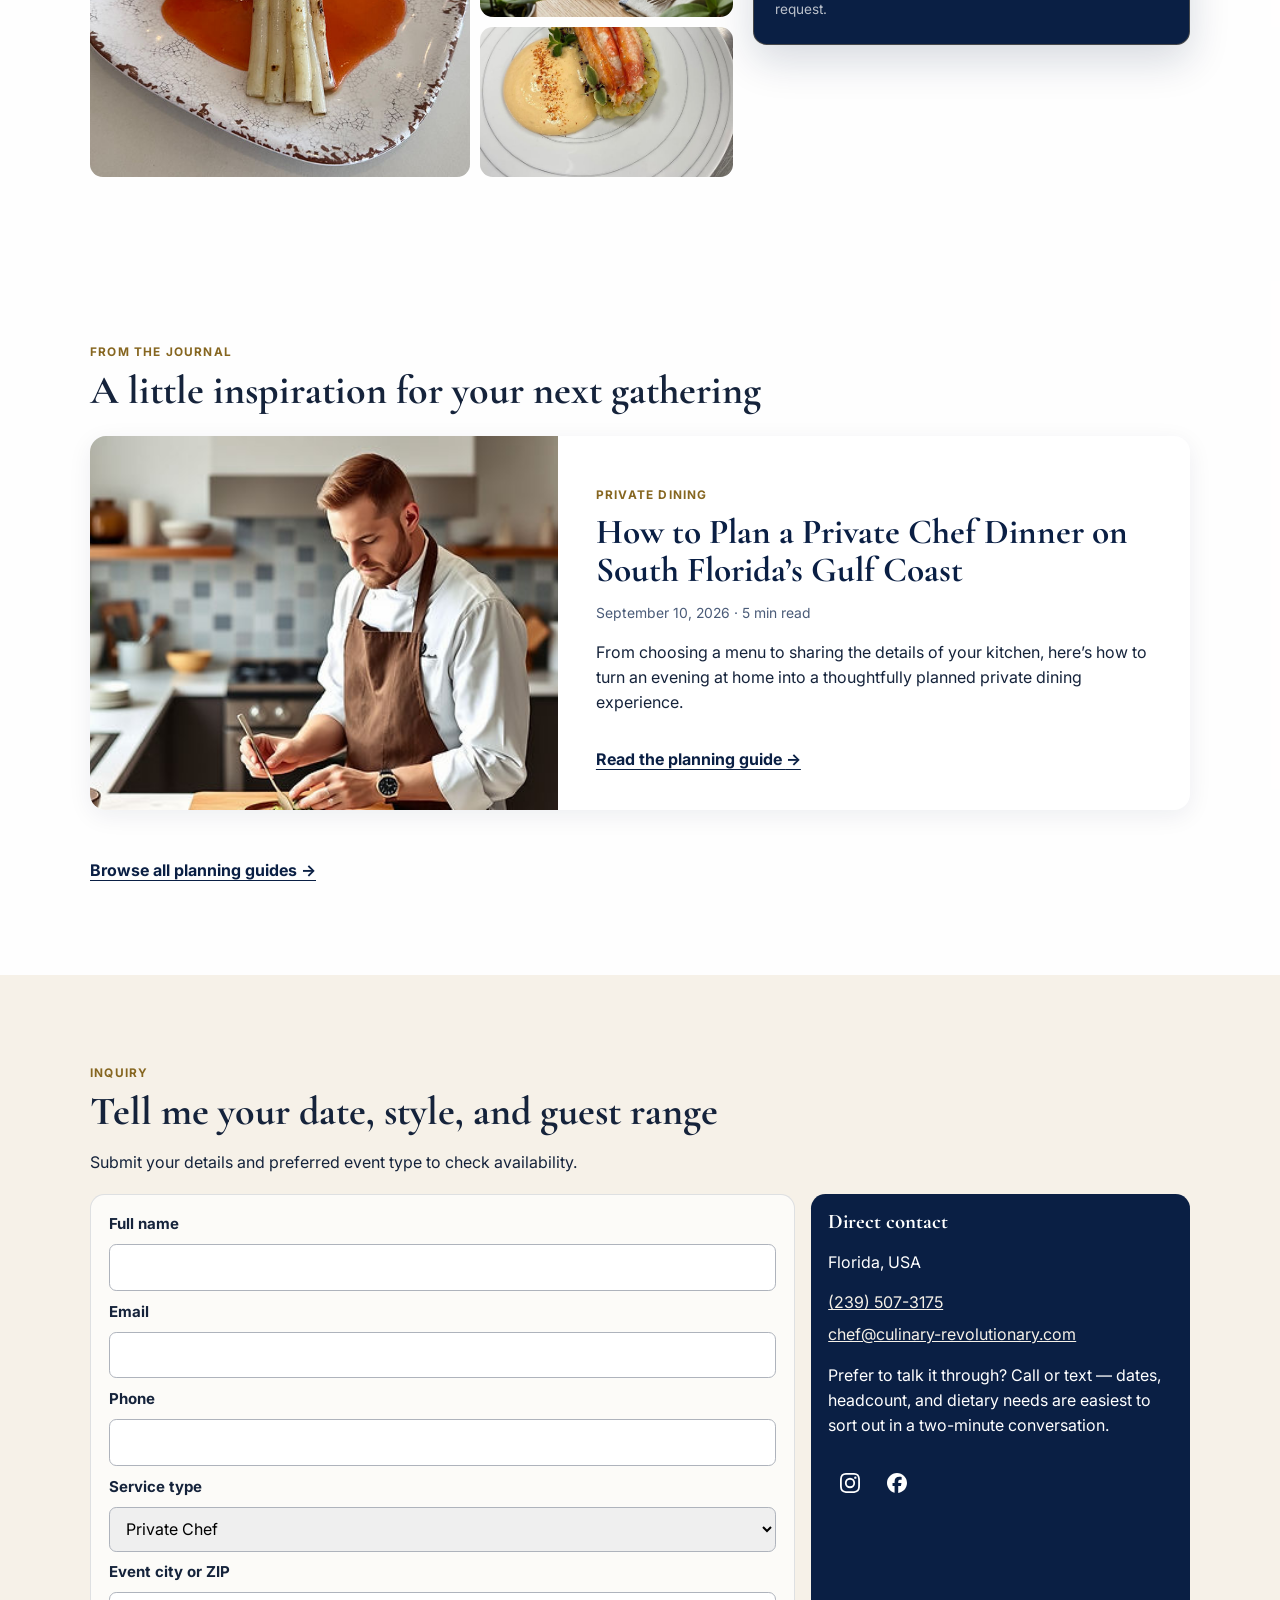
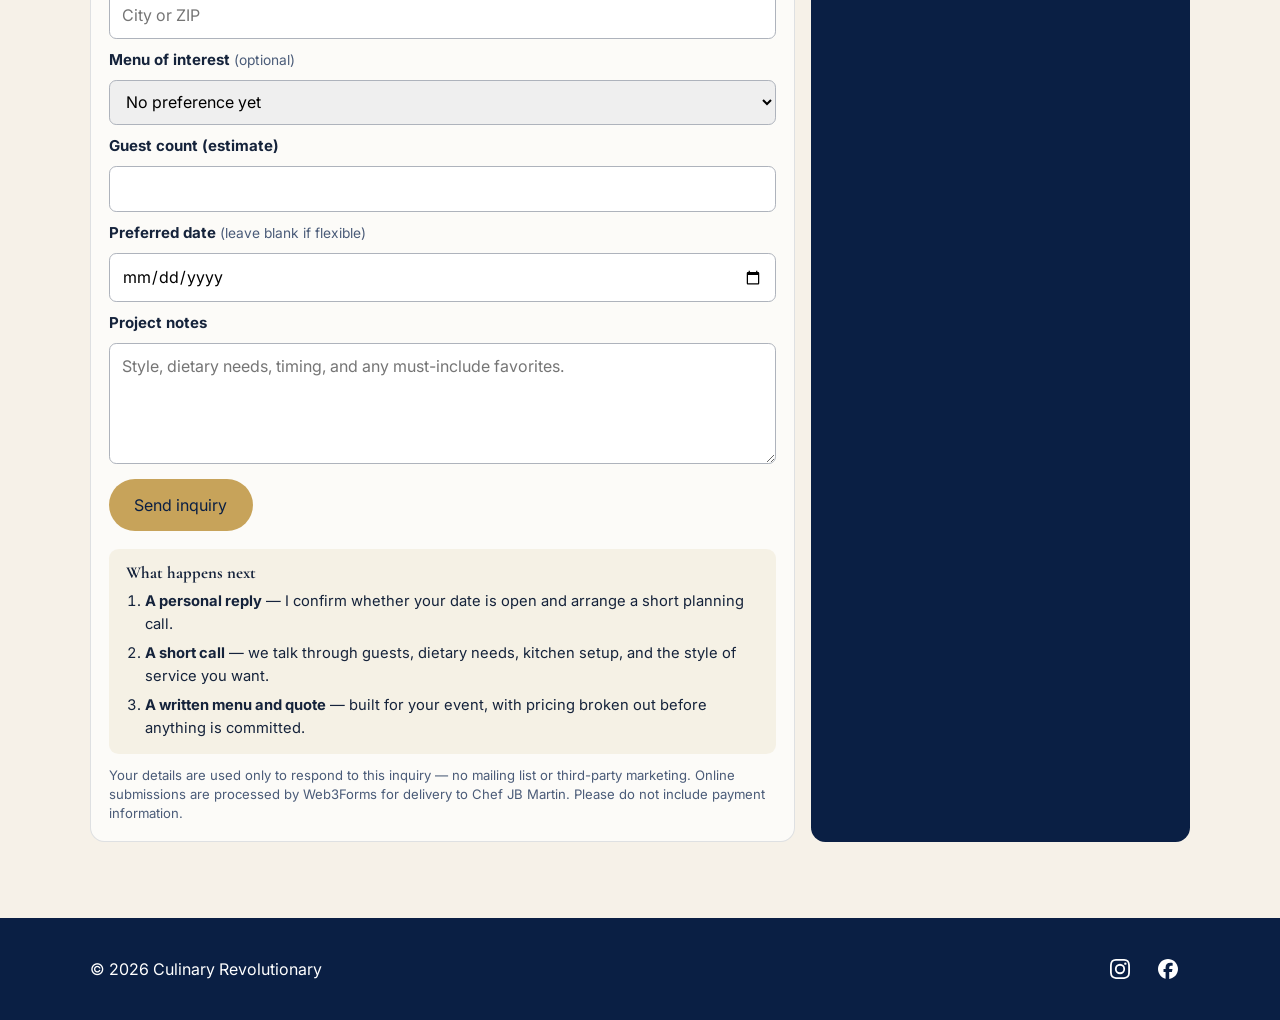
==== commit 02ff9d74: "Publish private dining blog and first Gulf Coast planning guide" ====
--- a/index.html
+++ b/index.html
@@ -47,7 +47,8 @@
     .social-links a { display: inline-flex; align-items: center; justify-content: center; width: 2.4rem; height: 2.4rem; }
     .social-links svg { display: block; width: 20px; height: 20px; fill: currentColor; }
   </style>
-  <link rel="stylesheet" href="styles.css?v=20260902-1" />
+  <link rel="stylesheet" href="styles.css?v=20260910-blog" />
+  <link rel="alternate" type="application/rss+xml" title="Culinary Revolutionary Blog" href="/blog/feed.xml" />
 
   <!--
     Structured data. Tells Google this is a service-area business (a chef who
@@ -149,6 +150,7 @@
           <li><a href="#service-area">Service Area</a></li>
           <li><a href="#sample-menus">Sample Menus</a></li>
           <li><a href="#about">About</a></li>
+          <li><a href="/blog/">Blog</a></li>
           <li><a href="#inquiry">Inquiry</a></li>
         </ul>
       </nav>
@@ -453,6 +455,10 @@
       </div>
     </section>
 
+    <!-- BLOG-PREVIEW:START -->
+    <section class="section alt" aria-labelledby="journal-heading"><div class="container"><p class="eyebrow">From the journal</p><h2 id="journal-heading">A little inspiration for your next gathering</h2><div class="home-journal"><article class="journal-card"><a class="journal-card-image" href="/blog/planning-private-chef-dinner-south-florida-gulf-coast/" tabindex="-1" aria-hidden="true"><img src="/public/assets/service-private-chef.jpg" alt="" width="465" height="311" loading="lazy" /></a><div class="journal-card-copy"><p class="eyebrow">Private dining</p><h3><a href="/blog/planning-private-chef-dinner-south-florida-gulf-coast/">How to Plan a Private Chef Dinner on South Florida’s Gulf Coast</a></h3><p class="journal-meta"><time datetime="2026-09-10">September 10, 2026</time> · 5 min read</p><p>From choosing a menu to sharing the details of your kitchen, here’s how to turn an evening at home into a thoughtfully planned private dining experience.</p><a class="text-link" href="/blog/planning-private-chef-dinner-south-florida-gulf-coast/">Read the planning guide <span aria-hidden="true">→</span></a></div></article></div><p><a class="text-link" href="/blog/">Browse all planning guides →</a></p></div></section>
+    <!-- BLOG-PREVIEW:END -->
+
     <section id="inquiry" class="section">
       <div class="container">
         <p class="eyebrow">Inquiry</p>
@@ -661,6 +667,6 @@
     </div>
   </footer>
 
-  <script src="script.js?v=20260910-1"></script>
+  <script src="script.js?v=20260910-blog"></script>
 </body>
 </html>
--- a/styles.css
+++ b/styles.css
@@ -416,7 +416,7 @@
   box-shadow: 0 0 0 5px rgba(10, 31, 68, 0.6);
 }
 
-@media (max-width: 900px) {
+@media (max-width: 1200px) {
   .menu-toggle {
     display: inline-flex;
   }
@@ -466,7 +466,9 @@
     width: 100%;
     border-radius: 0;
   }
-
+}
+
+@media (max-width: 900px) {
   .services-grid,
   .menus-grid,
   .about-grid,
@@ -1125,3 +1127,49 @@
   color: var(--navy);
   border-color: rgba(10, 31, 68, 0.45);
 }
+
+/* Journal: real HTML articles, shared brand, readable without JavaScript. */
+#primary-nav a[aria-current="page"] { color: var(--gold); }
+.journal-intro { padding-bottom: 2rem; }
+.journal-intro h1, .article-heading h1 { max-width: 24ch; text-wrap: balance; }
+.article-lede { max-width: 65ch; font-size: 1.16rem; color: var(--slate); }
+.journal-list { padding-top: 0; }
+.journal-card { display: grid; grid-template-columns: 0.85fr 1.15fr; background: white; border-radius: 1rem; overflow: hidden; box-shadow: 0 6px 24px rgba(10,31,68,.07); margin-bottom: 2rem; }
+.journal-card-image img { display: block; width: 100%; height: 100%; min-height: 280px; object-fit: cover; }
+.journal-card-copy { padding: clamp(1.4rem, 3vw, 2.5rem); }
+.journal-card h2 { font-size: clamp(1.7rem, 3.2vw, 2.5rem); }
+.journal-card h2 a, .journal-card h3 a { color: var(--navy); text-decoration: none; }
+.journal-card h2 a:hover, .journal-card h3 a:hover { text-decoration: underline; text-decoration-thickness: 1px; text-underline-offset: .15em; }
+.journal-meta { font-size: .87rem; color: var(--slate); }
+.journal-meta a { color: inherit; }
+.text-link { display: inline-block; color: var(--navy); font-weight: 700; text-underline-offset: .22em; }
+.home-journal { margin-top: 1.5rem; }
+.home-journal h3 { font-size: clamp(1.6rem, 3vw, 2.2rem); }
+.breadcrumbs { display: flex; flex-wrap: wrap; gap: .65rem; font-size: .85rem; color: var(--slate); margin-bottom: 2rem; }
+.breadcrumbs a { color: var(--navy); }
+.article-heading { margin-bottom: 2.5rem; }
+.article-layout { display: grid; grid-template-columns: minmax(0, 2.2fr) minmax(230px, 1fr); gap: clamp(2rem, 5vw, 4rem); align-items: start; }
+.article-body { min-width: 0; font-size: 1.04rem; line-height: 1.8; }
+.article-body p { margin: 1.15rem 0; }
+.article-body h2 { font-size: clamp(1.7rem, 3vw, 2.15rem); margin: 2.7rem 0 1rem; scroll-margin-top: 1rem; }
+.article-body h3 { font-size: 1.4rem; margin: 1.6rem 0 .6rem; }
+.article-body li { margin: .65rem 0; }
+.article-body a, .article-contents a { color: var(--navy); text-underline-offset: .2em; }
+.article-image { margin: 0 0 2rem; }
+.article-image img { display: block; width: 100%; height: auto; border-radius: .9rem; }
+.article-image figcaption { margin-top: .5rem; font-size: .8rem; color: var(--slate); }
+.article-contents { border-top: 3px solid var(--gold); padding: 1.25rem 0; }
+.article-contents h2, .article-aside-cta h2 { font-size: 1.55rem; }
+.article-contents ul { padding-left: 1.2rem; }
+.article-contents li { margin: .8rem 0; font-size: .92rem; }
+.article-aside-cta { background: white; border-radius: .8rem; padding: 1.3rem; margin-top: 1rem; }
+.article-aside-cta .text-link { margin-top: 1rem; }
+.article-bottom { margin-top: 3rem; padding-top: 1.5rem; border-top: 1px solid rgba(10,31,68,.15); }
+@media (max-width: 750px) {
+  .journal-card, .article-layout { grid-template-columns: minmax(0, 1fr); }
+  .journal-card-image img { height: 230px; min-height: 0; }
+  .journal-article { padding-top: 2rem; }
+  .article-layout aside { grid-row: 1; }
+  .article-aside-cta { display: none; }
+  .article-contents { padding-bottom: 0; }
+}
